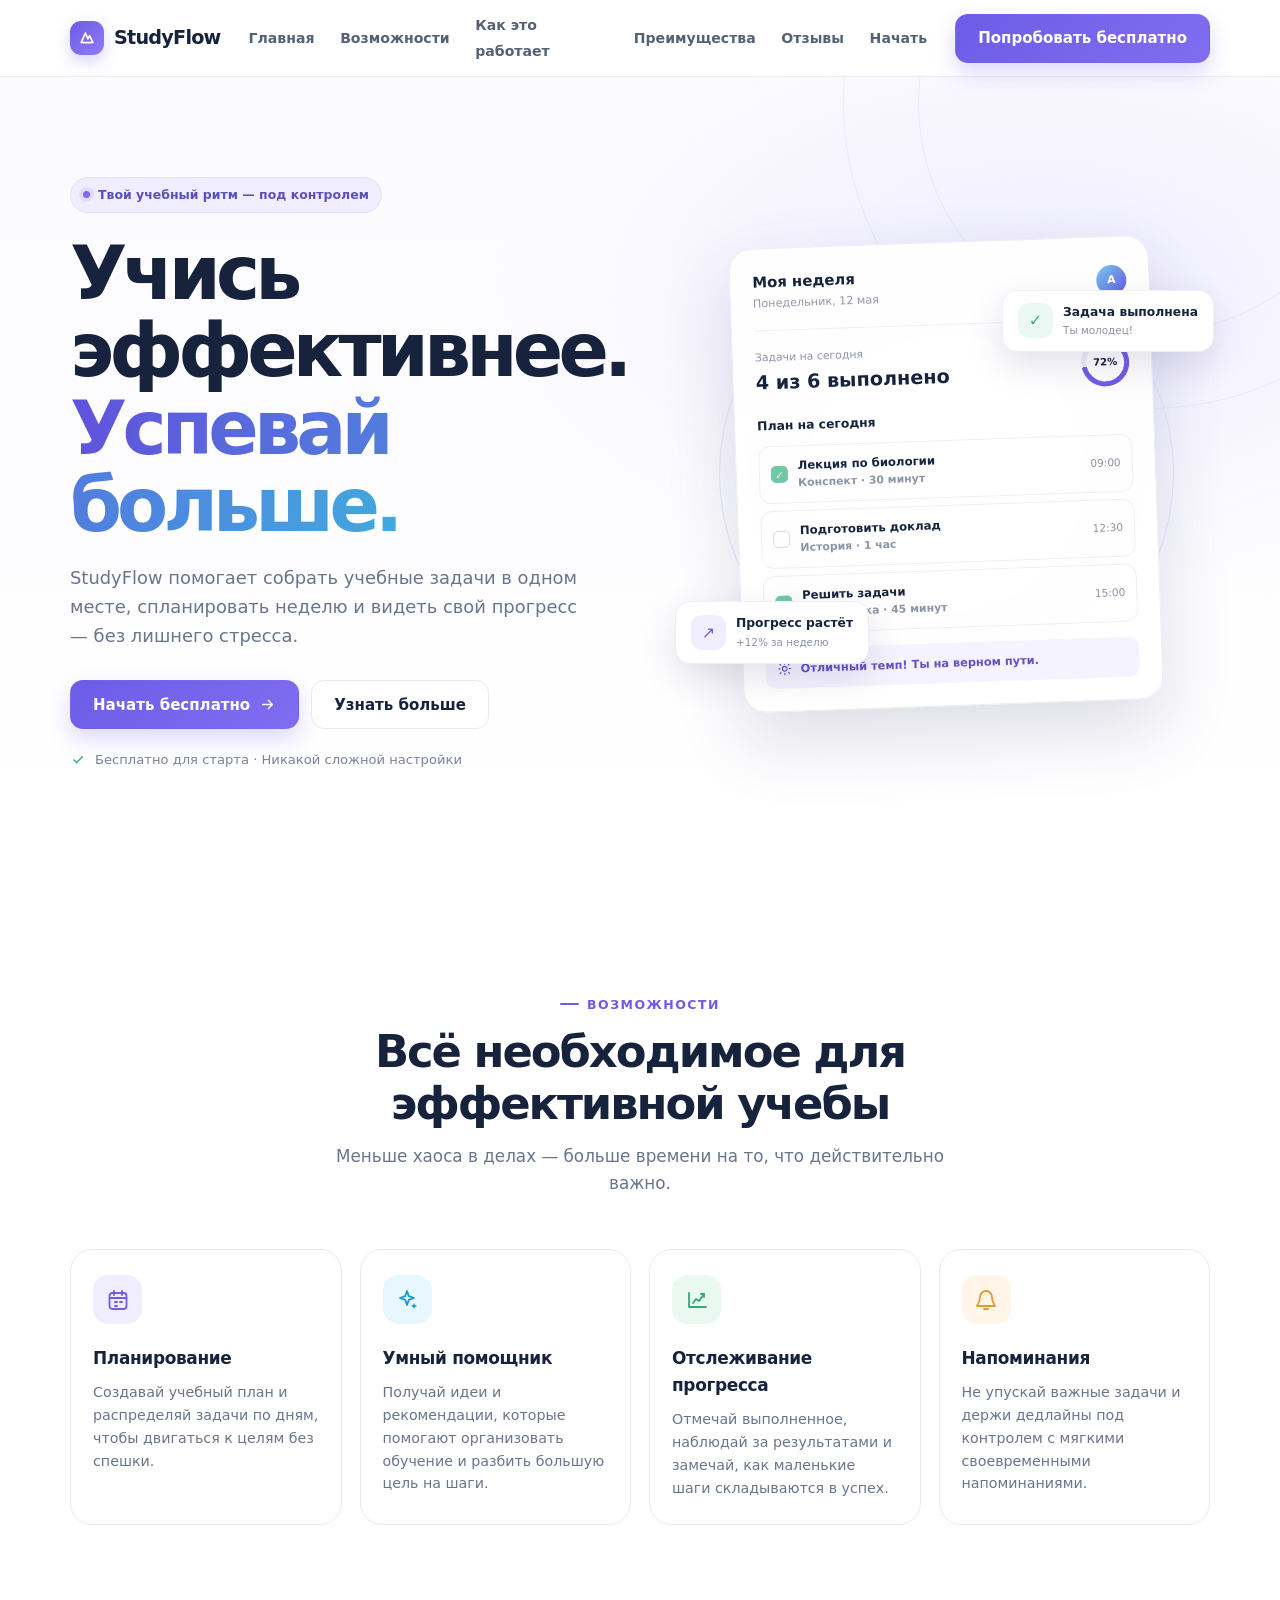
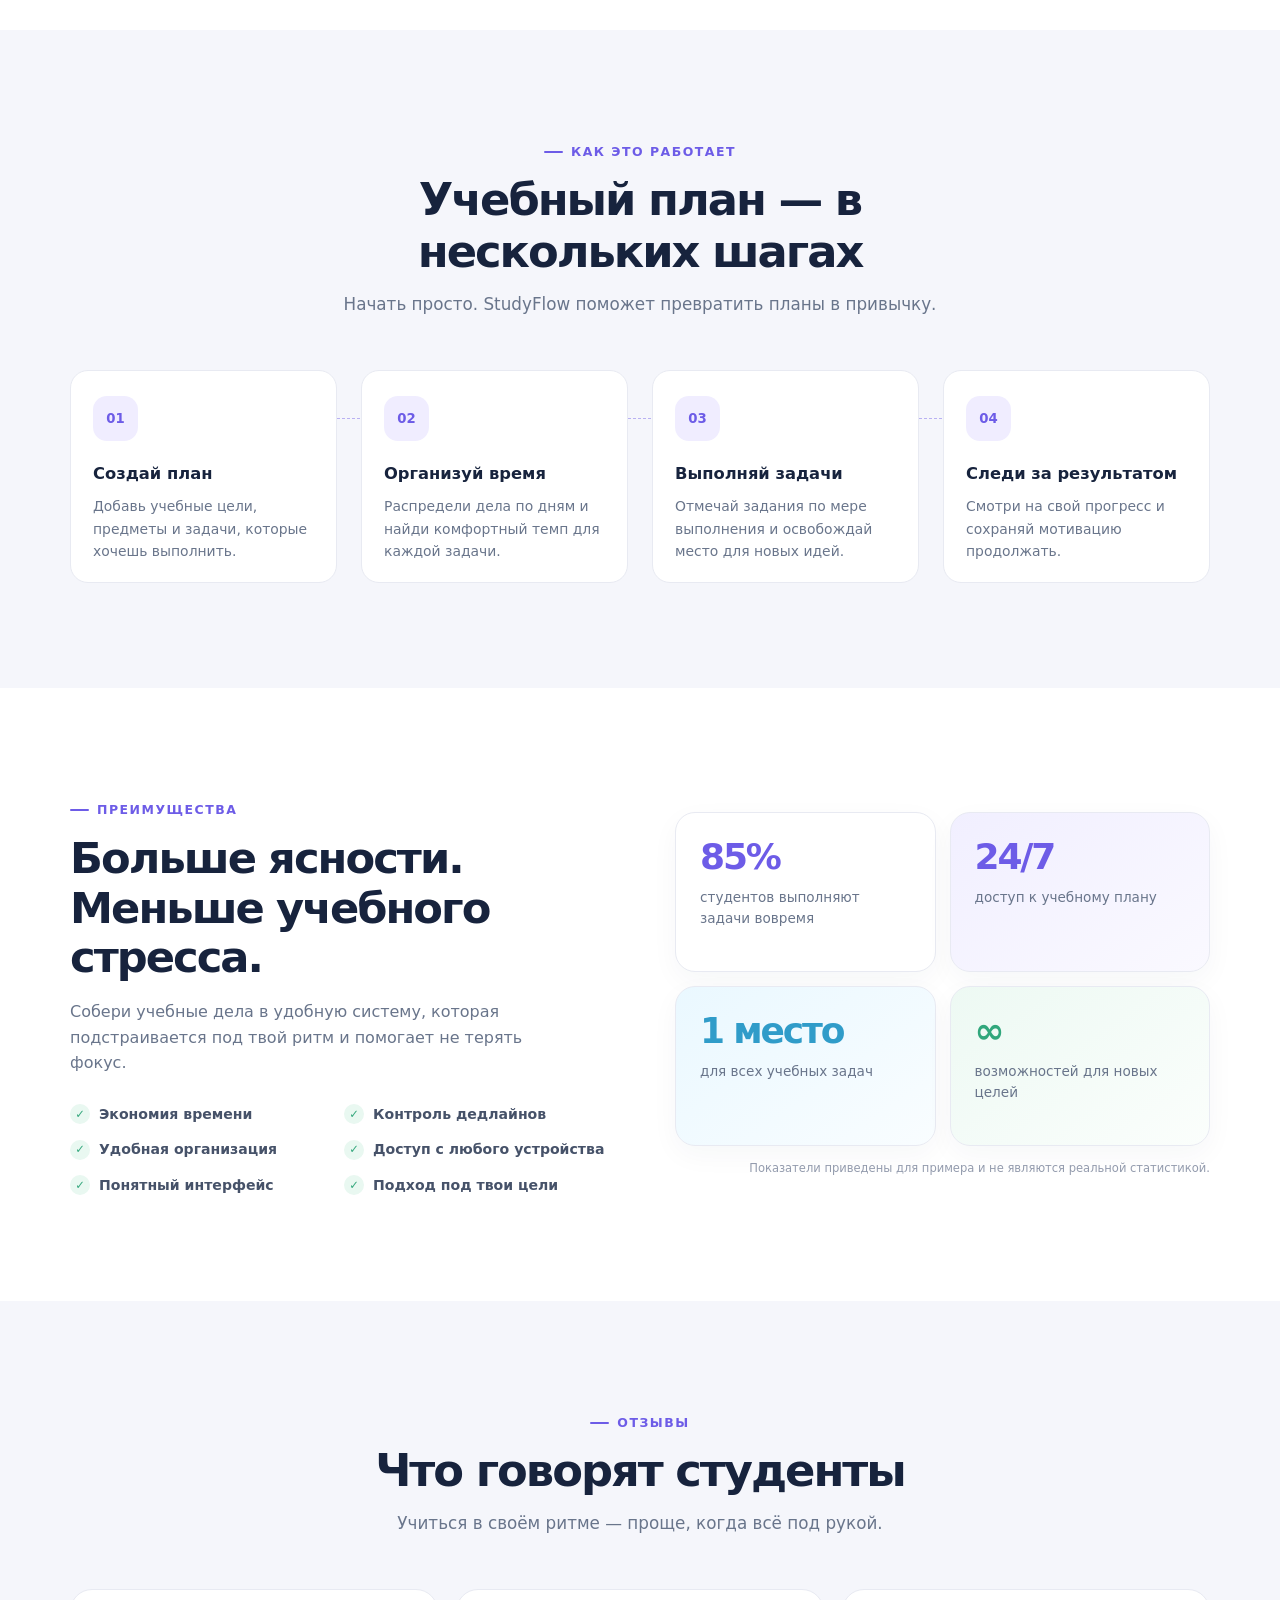
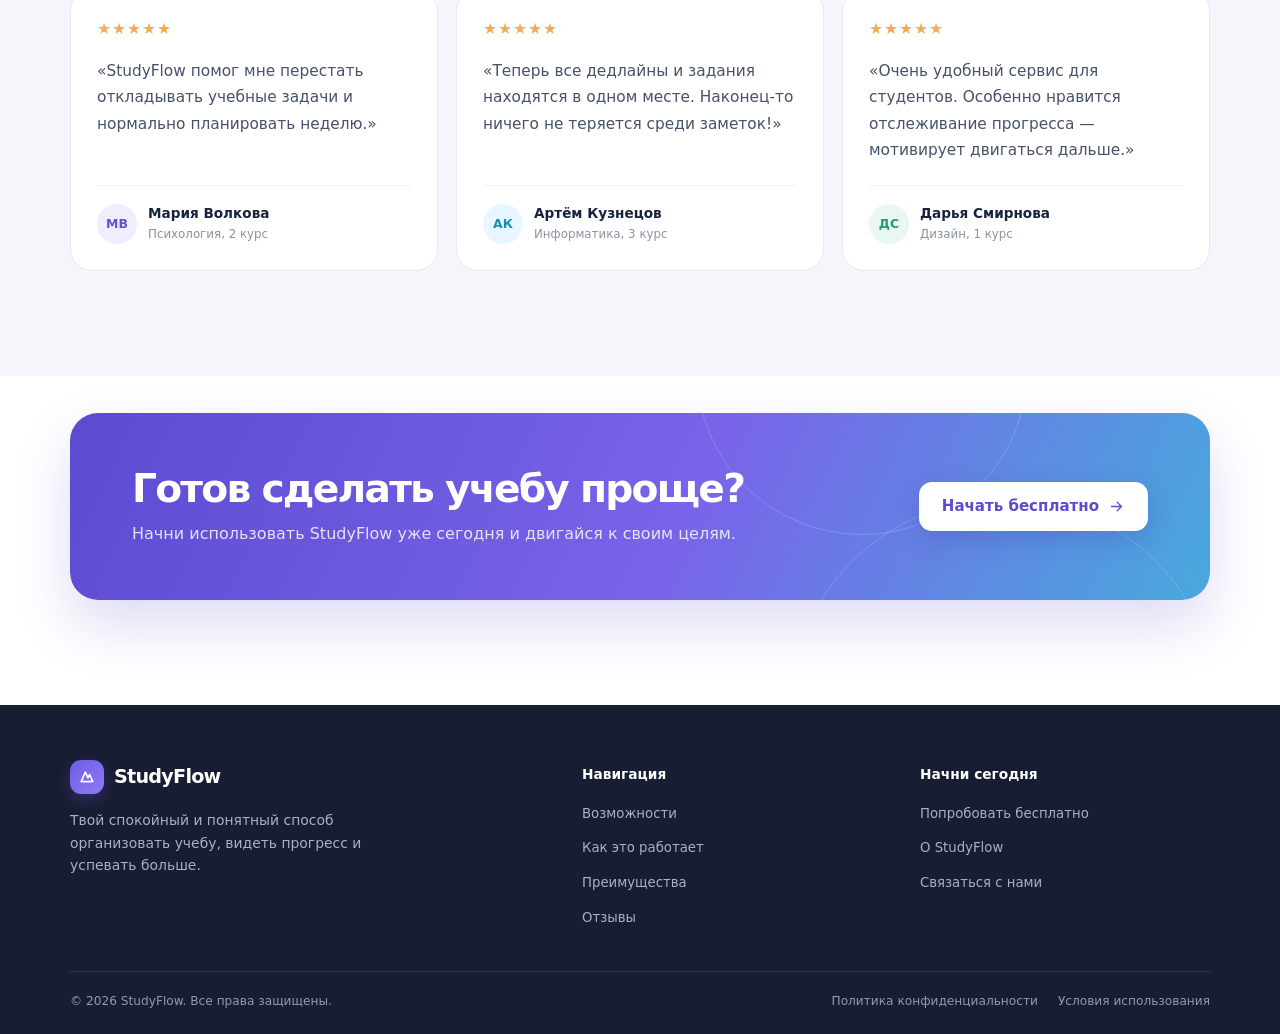
==== index.html @ cc292195 "Initial StudyFlow website" ====
<!DOCTYPE html>
<html lang="ru">
<head>
	<meta charset="UTF-8">
	<meta name="viewport" content="width=device-width, initial-scale=1.0">
	<meta name="theme-color" content="#f7f8fc">
	<meta name="description" content="StudyFlow — планируй учебу, следи за прогрессом и успевай больше.">
	<title>StudyFlow — учись эффективнее</title>
	<style>
		/* Базовые настройки и палитра */
		:root {
			--ink: #17233d;
			--muted: #69758b;
			--purple: #6d5ce7;
			--purple-dark: #5847d1;
			--blue: #55b6ee;
			--pale: #f5f6fb;
			--line: #e8eaf2;
			--white: #fff;
			--shadow: 0 18px 55px rgba(34, 43, 85, .09);
			--radius: 22px;
		}
		* { box-sizing: border-box; }
		html { scroll-behavior: smooth; scroll-padding-top: 88px; }
		body {
			margin: 0;
			color: var(--ink);
			background: #fff;
			font-family: Inter, ui-sans-serif, system-ui, -apple-system, BlinkMacSystemFont, "Segoe UI", sans-serif;
			line-height: 1.6;
			-webkit-font-smoothing: antialiased;
		}
		a { color: inherit; text-decoration: none; }
		button, input { font: inherit; }
		.container { width: min(1140px, calc(100% - 48px)); margin-inline: auto; }
		.section { padding: 105px 0; }
		.section-tint { background: var(--pale); }
		.eyebrow {
			display: inline-flex; align-items: center; gap: 8px;
			color: var(--purple); font-size: .78rem; font-weight: 800;
			letter-spacing: .12em; text-transform: uppercase;
		}
		.eyebrow::before { content: ""; width: 19px; height: 2px; background: currentColor; border-radius: 5px; }
		.section-heading { max-width: 660px; margin: 0 auto 52px; text-align: center; }
		.section-heading h2 { margin: 12px 0 13px; font-size: clamp(2rem, 4vw, 2.8rem); line-height: 1.16; letter-spacing: -.045em; }
		.section-heading p { margin: 0; color: var(--muted); font-size: 1.05rem; }

		/* Верхняя панель и навигация */
		.site-header { position: sticky; top: 0; z-index: 20; background: rgba(255,255,255,.9); border-bottom: 1px solid rgba(232,234,242,.8); backdrop-filter: blur(16px); }
		.nav-wrap { min-height: 76px; display: flex; align-items: center; justify-content: space-between; gap: 28px; }
		.brand { display: inline-flex; align-items: center; gap: 10px; font-size: 1.2rem; font-weight: 850; letter-spacing: -.04em; white-space: nowrap; }
		.brand-mark { width: 34px; height: 34px; display: grid; place-items: center; color: #fff; border-radius: 11px; background: linear-gradient(140deg, var(--purple), #8e7cf4); box-shadow: 0 6px 15px #6d5ce744; }
		.brand-mark svg { width: 20px; height: 20px; }
		.nav-links { display: flex; align-items: center; gap: clamp(15px, 2vw, 27px); margin: 0; padding: 0; list-style: none; }
		.nav-links a { color: #566177; font-size: .88rem; font-weight: 650; transition: color .25s ease; }
		.nav-links a:hover, .nav-links a:focus-visible { color: var(--purple); }
		.nav-cta { flex: 0 0 auto; }
		.menu-toggle { display: none; width: 44px; height: 44px; border: 1px solid var(--line); border-radius: 13px; background: #fff; color: var(--ink); cursor: pointer; }
		.menu-toggle svg { width: 22px; height: 22px; }

		/* Кнопки */
		.btn { min-height: 49px; display: inline-flex; align-items: center; justify-content: center; gap: 9px; padding: 0 22px; border: 1px solid transparent; border-radius: 13px; font-weight: 750; font-size: .94rem; cursor: pointer; transition: transform .25s ease, box-shadow .25s ease, background .25s ease, border-color .25s ease; }
		.btn:hover { transform: translateY(-2px); }
		.btn-primary { color: #fff; background: linear-gradient(135deg, var(--purple), #806df0); box-shadow: 0 10px 22px rgba(109,92,231,.23); }
		.btn-primary:hover { background: linear-gradient(135deg, var(--purple-dark), #725fe6); box-shadow: 0 13px 27px rgba(109,92,231,.32); }
		.btn-secondary { color: var(--ink); border-color: var(--line); background: rgba(255,255,255,.8); }
		.btn-secondary:hover { border-color: #c9c2ff; box-shadow: 0 8px 20px rgba(23,35,61,.07); }
		.btn svg { width: 17px; height: 17px; }

		/* Первый экран */
		.hero { position: relative; overflow: hidden; padding: 82px 0 94px; background: radial-gradient(ellipse at 81% 28%, #efedff 0, transparent 37%), linear-gradient(180deg, #fbfbff 0%, #fff 100%); }
		.hero::before, .hero::after { position: absolute; content: ""; border: 1px solid rgba(109,92,231,.09); border-radius: 50%; pointer-events: none; }
		.hero::before { width: 460px; height: 460px; top: -205px; right: -100px; }
		.hero::after { width: 610px; height: 610px; top: -280px; right: -175px; }
		.hero-grid { position: relative; z-index: 1; display: grid; grid-template-columns: 1.04fr .96fr; align-items: center; gap: 42px; }
		.hero-copy { padding: 18px 0; }
		.hero-badge { display: inline-flex; align-items: center; gap: 8px; padding: 7px 12px; color: #5b50bb; background: #efedff; border: 1px solid #e4e0ff; border-radius: 99px; font-size: .78rem; font-weight: 750; }
		.badge-dot { width: 7px; height: 7px; background: #7b6bed; border-radius: 50%; box-shadow: 0 0 0 4px #7b6bed20; }
		h1 { max-width: 620px; margin: 22px 0 20px; font-size: clamp(3rem, 6vw, 4.65rem); line-height: 1.04; letter-spacing: -.065em; }
		.gradient-text { color: var(--purple); background: linear-gradient(100deg, #6251dc, #41a9df); -webkit-background-clip: text; background-clip: text; -webkit-text-fill-color: transparent; }
		.hero-copy > p { max-width: 515px; margin: 0; color: var(--muted); font-size: 1.12rem; }
		.hero-actions { display: flex; flex-wrap: wrap; gap: 12px; margin-top: 30px; }
		.hero-note { display: flex; align-items: center; gap: 9px; margin-top: 20px; color: #7a8496; font-size: .82rem; }
		.hero-note svg { width: 16px; height: 16px; color: #4cae8b; }
		.hero-visual { min-height: 440px; display: grid; place-items: center; position: relative; }
		.visual-orbit { position: absolute; width: min(100%, 455px); aspect-ratio: 1; border-radius: 50%; background: radial-gradient(circle at 50% 50%, #fff 0 43%, #f5f3ff 43.3% 62%, transparent 62.5%); border: 1px solid #e8e4ff; }
		.dashboard { position: relative; width: min(100%, 420px); padding: 22px; border: 1px solid #eeedf6; border-radius: 23px; background: rgba(255,255,255,.94); box-shadow: 0 28px 70px rgba(44,42,100,.16); transform: rotate(-2deg); }
		.dash-top { display: flex; justify-content: space-between; align-items: center; padding-bottom: 17px; border-bottom: 1px solid #f0eff6; }
		.dash-title { font-size: .93rem; font-weight: 800; }
		.dash-date { color: #9098a9; font-size: .7rem; }
		.dash-avatar { width: 30px; height: 30px; display: grid; place-items: center; margin-left: auto; color: #fff; background: linear-gradient(135deg,#78c9ef,#6659df); border-radius: 50%; font-size: .68rem; font-weight: 800; }
		.dash-summary { display: flex; justify-content: space-between; align-items: center; padding: 18px 0 16px; }
		.dash-summary small, .task-text small { display: block; color: #8c95a7; font-size: .68rem; }
		.dash-summary strong { display: block; margin-top: 2px; font-size: 1.2rem; }
		.progress-ring { width: 48px; height: 48px; display: grid; place-items: center; border-radius: 50%; background: conic-gradient(var(--purple) 0 72%, #eeecfb 72%); position: relative; }
		.progress-ring::before { content: ""; position: absolute; inset: 5px; background: white; border-radius: inherit; }
		.progress-ring span { position: relative; font-size: .63rem; font-weight: 800; }
		.dash-label { margin: 2px 0 9px; font-size: .77rem; font-weight: 800; }
		.task-row { display: flex; align-items: center; gap: 10px; padding: 10px 11px; margin-top: 7px; border: 1px solid #f0eff6; border-radius: 12px; }
		.task-check { flex: 0 0 17px; height: 17px; border: 1.5px solid #d8d7e5; border-radius: 5px; }
		.task-check.done { display: grid; place-items: center; color: #fff; border-color: #71c8a4; background: #71c8a4; font-size: .65rem; }
		.task-text { flex: 1; min-width: 0; font-size: .73rem; font-weight: 700; }
		.task-time { color: #8b92a4; font-size: .66rem; white-space: nowrap; }
		.dash-bottom { display: flex; align-items: center; gap: 8px; margin-top: 15px; padding: 11px; color: #6152c7; background: #f5f3ff; border-radius: 11px; font-size: .71rem; font-weight: 700; }
		.dash-bottom svg { width: 16px; height: 16px; }
		.float-card { position: absolute; display: flex; align-items: center; gap: 10px; padding: 12px 15px; background: #fff; border: 1px solid #f0eff6; border-radius: 15px; box-shadow: 0 14px 35px rgba(44,42,100,.13); animation: float 5s ease-in-out infinite; }
		.float-card.one { top: 48px; right: -4px; }
		.float-card.two { bottom: 42px; left: -8px; animation-delay: -2.2s; }
		.float-icon { width: 35px; height: 35px; display: grid; place-items: center; border-radius: 11px; background: #e9f8f2; color: #41ae83; font-size: 1rem; }
		.float-card.two .float-icon { color: #6d5ce7; background: #f0edff; }
		.float-card strong { display: block; font-size: .77rem; }
		.float-card small { display: block; color: #8b92a4; font-size: .65rem; }
		@keyframes float { 0%,100% { transform: translateY(0); } 50% { transform: translateY(-7px); } }

		/* Возможности */
		.features-grid { display: grid; grid-template-columns: repeat(4, 1fr); gap: 18px; }
		.feature-card { min-height: 245px; padding: 25px 22px; background: #fff; border: 1px solid var(--line); border-radius: var(--radius); transition: transform .3s ease, box-shadow .3s ease, border-color .3s ease; }
		.feature-card:hover { transform: translateY(-7px); border-color: #d8d2ff; box-shadow: var(--shadow); }
		.icon-box { width: 49px; height: 49px; display: grid; place-items: center; margin-bottom: 21px; color: var(--purple); background: #f0edff; border-radius: 15px; }
		.feature-card:nth-child(2) .icon-box { color: #1898ca; background: #e8f7ff; }
		.feature-card:nth-child(3) .icon-box { color: #36a77a; background: #e9f8f1; }
		.feature-card:nth-child(4) .icon-box { color: #e39a35; background: #fff5e8; }
		.icon-box svg { width: 24px; height: 24px; }
		.feature-card h3 { margin: 0 0 9px; font-size: 1.06rem; letter-spacing: -.02em; }
		.feature-card p { margin: 0; color: var(--muted); font-size: .89rem; }

		/* Последовательность шагов */
		.steps-grid { display: grid; grid-template-columns: repeat(4, 1fr); gap: 24px; position: relative; }
		.step { position: relative; padding: 25px 22px 20px; border-radius: 18px; background: #fff; border: 1px solid var(--line); }
		.step:not(:last-child)::after { content: ""; position: absolute; top: 47px; left: calc(100% + 1px); width: 23px; border-top: 1px dashed #b9b1f2; z-index: 2; }
		.step-num { width: 45px; height: 45px; display: grid; place-items: center; color: var(--purple); background: #f0edff; border-radius: 14px; font-weight: 850; font-size: .83rem; }
		.step h3 { margin: 20px 0 8px; font-size: 1.02rem; }
		.step p { margin: 0; color: var(--muted); font-size: .87rem; }

		/* Преимущества и демонстрационные показатели */
		.benefits-layout { display: grid; grid-template-columns: 1fr 1fr; align-items: center; gap: 70px; }
		.benefits-copy h2 { max-width: 510px; margin: 14px 0 16px; font-size: clamp(2rem, 4vw, 2.7rem); line-height: 1.15; letter-spacing: -.045em; }
		.benefits-copy > p { max-width: 500px; margin: 0; color: var(--muted); }
		.benefit-list { display: grid; grid-template-columns: 1fr 1fr; gap: 13px; margin: 27px 0 0; padding: 0; list-style: none; }
		.benefit-list li { display: flex; align-items: center; gap: 9px; color: #465269; font-size: .88rem; font-weight: 650; }
		.check { flex: 0 0 20px; width: 20px; height: 20px; display: grid; place-items: center; color: #34a77d; background: #e9f8f1; border-radius: 50%; font-size: .72rem; font-weight: 900; }
		.stats-grid { display: grid; grid-template-columns: 1fr 1fr; gap: 14px; }
		.stat-card { min-height: 160px; padding: 24px; border: 1px solid var(--line); border-radius: 20px; background: #fff; box-shadow: 0 9px 28px rgba(34,43,85,.04); }
		.stat-card:nth-child(2) { background: linear-gradient(145deg, #f1efff, #faf9ff); }
		.stat-card:nth-child(3) { background: linear-gradient(145deg, #eaf8ff, #f9fdff); }
		.stat-card:nth-child(4) { background: linear-gradient(145deg, #edf9f3, #fbfefc); }
		.stat-card strong { display: block; color: var(--purple); font-size: 2.25rem; line-height: 1.1; letter-spacing: -.06em; }
		.stat-card:nth-child(3) strong { color: #309cc9; }
		.stat-card:nth-child(4) strong { color: #31a77c; }
		.stat-card p { margin: 10px 0 0; color: var(--muted); font-size: .85rem; }
		.demo-note { margin-top: 13px; color: #939bad; font-size: .72rem; text-align: right; }

		/* Отзывы */
		.reviews-grid { display: grid; grid-template-columns: repeat(3, 1fr); gap: 18px; }
		.review-card { padding: 26px; border: 1px solid var(--line); border-radius: var(--radius); background: #fff; transition: transform .3s ease, box-shadow .3s ease; }
		.review-card:hover { transform: translateY(-5px); box-shadow: var(--shadow); }
		.stars { display: flex; gap: 3px; color: #f4ad4e; font-size: .98rem; letter-spacing: .06em; }
		.review-card blockquote { min-height: 105px; margin: 17px 0 22px; color: #465269; font-size: .96rem; line-height: 1.7; }
		.review-person { display: flex; align-items: center; gap: 11px; padding-top: 17px; border-top: 1px solid #f0f1f5; }
		.person-avatar { width: 40px; height: 40px; display: grid; place-items: center; color: #6253c8; background: #efedff; border-radius: 50%; font-size: .78rem; font-weight: 850; }
		.review-card:nth-child(2) .person-avatar { color: #168eb8; background: #e8f7ff; }
		.review-card:nth-child(3) .person-avatar { color: #29986e; background: #e8f7ef; }
		.review-person strong { display: block; font-size: .85rem; }
		.review-person small { display: block; color: #8992a4; font-size: .74rem; }

		/* Форма регистрации / Контакты */
		.signup-section { padding: 80px 0 100px; background: linear-gradient(180deg, #f5f6fb 0%, #fff 100%); }
		.signup-container { max-width: 580px; margin: 0 auto; padding: 40px; background: #fff; border: 1px solid var(--line); border-radius: 24px; box-shadow: var(--shadow); }
		.form-group { margin-bottom: 20px; text-align: left; }
		.form-group label { display: block; margin-bottom: 8px; color: var(--ink); font-size: .9rem; font-weight: 700; }
		.form-input { width: 100%; padding: 14px 18px; border: 1.5px solid var(--line); border-radius: 12px; font-size: .95rem; outline: none; transition: border-color .2s; }
		.form-input:focus { border-color: var(--purple); }
		.form-error { display: none; margin-top: 5px; color: #e74c3c; font-size: .8rem; }
		.form-group.error .form-input { border-color: #e74c3c; }
		.form-group.error .form-error { display: block; }
		.signup-btn { width: 100%; margin-top: 10px; }

		/* Финальный призыв */
		.cta-section { padding: 37px 0 105px; }
		.cta-panel { position: relative; overflow: hidden; display: flex; align-items: center; justify-content: space-between; gap: 28px; padding: 53px 62px; color: #fff; border-radius: 28px; background: linear-gradient(115deg, #5b4bd0, #7865e9 55%, #48a9dc); box-shadow: 0 25px 55px rgba(91,75,208,.2); }
		.cta-panel::before, .cta-panel::after { content: ""; position: absolute; border: 1px solid rgba(255,255,255,.17); border-radius: 50%; pointer-events: none; }
		.cta-panel::before { width: 330px; height: 330px; top: -210px; right: 16%; }
		.cta-panel::after { width: 430px; height: 430px; bottom: -330px; right: -10px; }
		.cta-copy, .cta-panel .btn { position: relative; z-index: 1; }
		.cta-copy h2 { margin: 0 0 9px; font-size: clamp(1.8rem, 4vw, 2.45rem); line-height: 1.18; letter-spacing: -.045em; }
		.cta-copy p { margin: 0; color: rgba(255,255,255,.82); }
		.cta-panel .btn { flex: 0 0 auto; color: #5c4bcf; background: #fff; box-shadow: 0 8px 24px #34279b35; }
		.cta-panel .btn:hover { background: #f6f4ff; }

		/* Подвал */
		.site-footer { padding: 55px 0 22px; background: #171d32; color: #fff; }
		.footer-top { display: grid; grid-template-columns: 1.6fr 1fr 1fr; gap: 48px; padding-bottom: 42px; }
		.footer-brand .brand { color: #fff; }
		.footer-brand p { max-width: 330px; margin: 15px 0 0; color: #aab1c3; font-size: .87rem; }
		.footer-title { margin: 3px 0 15px; font-size: .86rem; font-weight: 800; }
		.footer-links { display: grid; gap: 9px; margin: 0; padding: 0; list-style: none; }
		.footer-links a { color: #aab1c3; font-size: .83rem; transition: color .2s ease; }
		.footer-links a:hover { color: #fff; }
		.footer-bottom { display: flex; flex-wrap: wrap; align-items: center; justify-content: space-between; gap: 12px; padding-top: 20px; border-top: 1px solid #30364a; color: #929aaf; font-size: .76rem; }
		.legal-links { display: flex; flex-wrap: wrap; gap: 20px; }
		.legal-links a:hover { color: #fff; }

		/* Уведомление об условном старте регистрации */
		.toast { position: fixed; right: 24px; bottom: 24px; z-index: 50; max-width: min(390px, calc(100% - 32px)); padding: 15px 19px; color: #fff; background: #202943; border: 1px solid #39435f; border-radius: 14px; box-shadow: 0 15px 40px #10172d40; opacity: 0; transform: translateY(14px); pointer-events: none; transition: opacity .25s ease, transform .25s ease; font-size: .9rem; }
		.toast.show { opacity: 1; transform: translateY(0); }
		:focus-visible { outline: 3px solid #8d80f4; outline-offset: 3px; }

		/* Планшеты и телефоны */
		@media (max-width: 980px) {
			.nav-links { gap: 13px; }
			.nav-links a { font-size: .79rem; }
			.nav-cta { padding-inline: 15px; font-size: .83rem; }
			.hero-grid { gap: 20px; }
			.features-grid { grid-template-columns: repeat(2, 1fr); }
			.benefits-layout { gap: 35px; }
			.steps-grid { gap: 16px; }
			.step { padding-inline: 17px; }
			.step:not(:last-child)::after { width: 15px; }
		}
		@media (max-width: 760px) {
			.container { width: min(100% - 36px, 560px); }
			.section { padding: 78px 0; }
			.nav-wrap { min-height: 68px; }
			.menu-toggle { display: grid; place-items: center; margin-left: auto; }
			.nav-cta { display: none; }
			.nav-links { position: absolute; top: calc(100% + 1px); left: 0; right: 0; display: none; align-items: stretch; gap: 0; padding: 9px 18px 16px; background: #fff; border-bottom: 1px solid var(--line); box-shadow: 0 15px 20px #17233d0d; }
			.nav-links.open { display: flex; flex-direction: column; }
			.nav-links li a { display: block; padding: 11px 7px; font-size: .94rem; }
			.hero { padding: 55px 0 62px; }
			.hero-grid { grid-template-columns: 1fr; gap: 20px; }
			.hero-copy { text-align: center; }
			.hero-copy > p { margin-inline: auto; }
			.hero-actions, .hero-note { justify-content: center; }
			h1 { margin-inline: auto; font-size: clamp(2.8rem, 11vw, 4rem); }
			.hero-visual { min-height: 390px; }
			.dashboard { width: min(100% - 20px, 420px); }
			.visual-orbit { width: min(100%, 390px); }
			.float-card.one { right: -3px; }
			.float-card.two { left: -3px; }
			.steps-grid { grid-template-columns: repeat(2, 1fr); gap: 14px; }
			.step:not(:last-child)::after { display: none; }
			.benefits-layout { grid-template-columns: 1fr; gap: 34px; }
			.reviews-grid { grid-template-columns: 1fr; }
			.review-card blockquote { min-height: 0; }
			.cta-section { padding: 10px 0 78px; }
			.cta-panel { align-items: flex-start; flex-direction: column; padding: 38px 30px; }
			.footer-top { grid-template-columns: 1fr 1fr; gap: 30px; }
			.footer-brand { grid-column: 1 / -1; }
		}
		@media (max-width: 480px) {
			.container { width: calc(100% - 32px); }
			.section-heading { margin-bottom: 34px; }
			.section-heading h2 { font-size: 2rem; }
			.hero-badge { font-size: .7rem; }
			h1 { font-size: 2.8rem; }
			.hero-copy > p { font-size: 1rem; }
			.hero-actions { flex-direction: column; }
			.hero-actions .btn { width: 100%; }
			.hero-visual { min-height: 350px; }
			.dashboard { padding: 16px; }
			.float-card { padding: 9px 11px; }
			.float-card.one { top: 24px; }
			.float-card.two { bottom: 20px; }
			.features-grid, .steps-grid { grid-template-columns: 1fr; }
			.feature-card { min-height: auto; }
			.benefit-list { grid-template-columns: 1fr; }
			.stats-grid { gap: 10px; }
			.stat-card { min-height: 140px; padding: 18px; }
			.stat-card strong { font-size: 1.9rem; }
			.cta-panel { padding: 32px 23px; }
			.cta-panel .btn { width: 100%; }
			.footer-top { grid-template-columns: 1fr 1fr; gap: 23px 14px; }
			.footer-bottom { align-items: flex-start; flex-direction: column; }
			.signup-container { padding: 25px 18px; }
		}
		@media (prefers-reduced-motion: reduce) {
			*, *::before, *::after { scroll-behavior: auto !important; animation-duration: .01ms !important; transition-duration: .01ms !important; }
		}
	</style>
</head>
<body>
	<!-- Шапка сайта: логотип, навигация и мобильная кнопка меню -->
	<header class="site-header">
		<div class="container nav-wrap">
			<a class="brand" href="#home" aria-label="StudyFlow — на главную">
				<span class="brand-mark" aria-hidden="true"><svg viewBox="0 0 24 24" fill="none"><path d="M5 17.5 10 6l3.1 7 2-4 3.9 8.5M7 17.5h10" stroke="currentColor" stroke-width="2" stroke-linecap="round" stroke-linejoin="round"/></svg></span>
				<span>StudyFlow</span>
			</a>
			<button class="menu-toggle" type="button" aria-label="Открыть меню" aria-expanded="false" aria-controls="primary-nav">
				<svg viewBox="0 0 24 24" fill="none" aria-hidden="true"><path d="M4 7h16M4 12h16M4 17h16" stroke="currentColor" stroke-width="1.8" stroke-linecap="round"/></svg>
			</button>
			<nav aria-label="Основная навигация">
				<ul class="nav-links" id="primary-nav">
					<li><a href="#home">Главная</a></li>
					<li><a href="#features">Возможности</a></li>
					<li><a href="#how-it-works">Как это работает</a></li>
					<li><a href="#benefits">Преимущества</a></li>
					<li><a href="#reviews">Отзывы</a></li>
					<li><a href="#start">Начать</a></li>
				</ul>
			</nav>
			<button class="btn btn-primary nav-cta" type="button" data-start>Попробовать бесплатно</button>
		</div>
	</header>

	<main>
		<!-- Hero-блок сразу объясняет пользу сервиса -->
		<section class="hero" id="home" aria-labelledby="hero-title">
			<div class="container hero-grid">
				<div class="hero-copy">
					<span class="hero-badge"><span class="badge-dot"></span> Твой учебный ритм — под контролем</span>
					<h1 id="hero-title">Учись эффективнее. <span class="gradient-text">Успевай больше.</span></h1>
					<p>StudyFlow помогает собрать учебные задачи в одном месте, спланировать неделю и видеть свой прогресс — без лишнего стресса.</p>
					<div class="hero-actions">
						<button class="btn btn-primary" type="button" data-start>Начать бесплатно <svg viewBox="0 0 24 24" fill="none" aria-hidden="true"><path d="M5 12h14m-6-6 6 6-6 6" stroke="currentColor" stroke-width="1.8" stroke-linecap="round" stroke-linejoin="round"/></svg></button>
						<a class="btn btn-secondary" href="#features">Узнать больше</a>
					</div>
					<div class="hero-note"><svg viewBox="0 0 20 20" fill="none" aria-hidden="true"><path d="m5 10 3.2 3.2L15.5 6" stroke="currentColor" stroke-width="2" stroke-linecap="round" stroke-linejoin="round"/></svg> Бесплатно для старта · Никакой сложной настройки</div>
				</div>
				<div class="hero-visual" aria-label="Пример панели планирования StudyFlow">
					<div class="visual-orbit" aria-hidden="true"></div>
					<div class="dashboard">
						<div class="dash-top"><div><div class="dash-title">Моя неделя</div><div class="dash-date">Понедельник, 12 мая</div></div><div class="dash-avatar" aria-label="Профиль студента">А</div></div>
						<div class="dash-summary"><div><small>Задачи на сегодня</small><strong>4 из 6 выполнено</strong></div><div class="progress-ring"><span>72%</span></div></div>
						<div class="dash-label">План на сегодня</div>
						<div class="task-row"><span class="task-check done" aria-hidden="true">✓</span><span class="task-text">Лекция по биологии<small>Конспект · 30 минут</small></span><span class="task-time">09:00</span></div>
						<div class="task-row"><span class="task-check" aria-hidden="true"></span><span class="task-text">Подготовить доклад<small>История · 1 час</small></span><span class="task-time">12:30</span></div>
						<div class="task-row"><span class="task-check done" aria-hidden="true">✓</span><span class="task-text">Решить задачи<small>Математика · 45 минут</small></span><span class="task-time">15:00</span></div>
						<div class="dash-bottom"><svg viewBox="0 0 24 24" fill="none" aria-hidden="true"><path d="M12 3v2m0 14v2M4.9 4.9l1.4 1.4m11.4 11.4 1.4 1.4M3 12h2m14 0h2M4.9 19.1l1.4-1.4M17.7 6.3l1.4-1.4M15.5 12a3.5 3.5 0 1 1-7 0 3.5 3.5 0 0 1 7 0Z" stroke="currentColor" stroke-width="1.7" stroke-linecap="round"/></svg> Отличный темп! Ты на верном пути.</div>
					</div>
					<div class="float-card one"><span class="float-icon">✓</span><span><strong>Задача выполнена</strong><small>Ты молодец!</small></span></div>
					<div class="float-card two"><span class="float-icon">↗</span><span><strong>Прогресс растёт</strong><small>+12% за неделю</small></span></div>
				</div>
			</div>
		</section>

		<!-- Карточки ключевых возможностей сервиса -->
		<section class="section" id="features" aria-labelledby="features-title">
			<div class="container">
				<div class="section-heading"><span class="eyebrow">Возможности</span><h2 id="features-title">Всё необходимое для эффективной учебы</h2><p>Меньше хаоса в делах — больше времени на то, что действительно важно.</p></div>
				<div class="features-grid">
					<article class="feature-card"><div class="icon-box"><svg viewBox="0 0 24 24" fill="none" aria-hidden="true"><rect x="3.5" y="5" width="17" height="16" rx="3" stroke="currentColor" stroke-width="1.8"/><path d="M8 3v4m8-4v4M4 10h16m-11 4h2m3 0h2m-7 4h2" stroke="currentColor" stroke-width="1.8" stroke-linecap="round"/></svg></div><h3>Планирование</h3><p>Создавай учебный план и распределяй задачи по дням, чтобы двигаться к целям без спешки.</p></article>
					<article class="feature-card"><div class="icon-box"><svg viewBox="0 0 24 24" fill="none" aria-hidden="true"><path d="M12 3 13.8 8.2 19 10l-5.2 1.8L12 17l-1.8-5.2L5 10l5.2-1.8L12 3Z" stroke="currentColor" stroke-width="1.8" stroke-linejoin="round"/><path d="m19 15 .9 2.1L22 18l-2.1.9L19 21l-.9-2.1L16 18l2.1-.9L19 15Z" fill="currentColor"/></svg></div><h3>Умный помощник</h3><p>Получай идеи и рекомендации, которые помогают организовать обучение и разбить большую цель на шаги.</p></article>
					<article class="feature-card"><div class="icon-box"><svg viewBox="0 0 24 24" fill="none" aria-hidden="true"><path d="M4 19V5m0 14h17M8 15l3-4 3 2 5-7" stroke="currentColor" stroke-width="1.8" stroke-linecap="round" stroke-linejoin="round"/><path d="M16 6h3v3" stroke="currentColor" stroke-width="1.8" stroke-linecap="round" stroke-linejoin="round"/></svg></div><h3>Отслеживание прогресса</h3><p>Отмечай выполненное, наблюдай за результатами и замечай, как маленькие шаги складываются в успех.</p></article>
					<article class="feature-card"><div class="icon-box"><svg viewBox="0 0 24 24" fill="none" aria-hidden="true"><path d="M18 9a6 6 0 0 0-12 0c0 7-3 7-3 9h18c0-2-3-2-3-9Zm-8 12h4" stroke="currentColor" stroke-width="1.8" stroke-linecap="round" stroke-linejoin="round"/></svg></div><h3>Напоминания</h3><p>Не упускай важные задачи и держи дедлайны под контролем с мягкими своевременными напоминаниями.</p></article>
				</div>
			</div>
		</section>

		<!-- Четыре понятных шага использования сервиса -->
		<section class="section section-tint" id="how-it-works" aria-labelledby="steps-title">
			<div class="container">
				<div class="section-heading"><span class="eyebrow">Как это работает</span><h2 id="steps-title">Учебный план — в нескольких шагах</h2><p>Начать просто. StudyFlow поможет превратить планы в привычку.</p></div>
				<div class="steps-grid">
					<article class="step"><div class="step-num">01</div><h3>Создай план</h3><p>Добавь учебные цели, предметы и задачи, которые хочешь выполнить.</p></article>
					<article class="step"><div class="step-num">02</div><h3>Организуй время</h3><p>Распредели дела по дням и найди комфортный темп для каждой задачи.</p></article>
					<article class="step"><div class="step-num">03</div><h3>Выполняй задачи</h3><p>Отмечай задания по мере выполнения и освобождай место для новых идей.</p></article>
					<article class="step"><div class="step-num">04</div><h3>Следи за результатом</h3><p>Смотри на свой прогресс и сохраняй мотивацию продолжать.</p></article>
				</div>
			</div>
		</section>

		<!-- Преимущества и примеры показателей -->
		<section class="section" id="benefits" aria-labelledby="benefits-title">
			<div class="container benefits-layout">
				<div class="benefits-copy"><span class="eyebrow">Преимущества</span><h2 id="benefits-title">Больше ясности. Меньше учебного стресса.</h2><p>Собери учебные дела в удобную систему, которая подстраивается под твой ритм и помогает не терять фокус.</p>
					<ul class="benefit-list"><li><span class="check">✓</span> Экономия времени</li><li><span class="check">✓</span> Контроль дедлайнов</li><li><span class="check">✓</span> Удобная организация</li><li><span class="check">✓</span> Доступ с любого устройства</li><li><span class="check">✓</span> Понятный интерфейс</li><li><span class="check">✓</span> Подход под твои цели</li></ul>
				</div>
				<div><div class="stats-grid">
					<article class="stat-card"><strong>85%</strong><p>студентов выполняют задачи вовремя</p></article>
					<article class="stat-card"><strong>24/7</strong><p>доступ к учебному плану</p></article>
					<article class="stat-card"><strong>1 место</strong><p>для всех учебных задач</p></article>
					<article class="stat-card"><strong>∞</strong><p>возможностей для новых целей</p></article>
				</div><div class="demo-note">Показатели приведены для примера и не являются реальной статистикой.</div></div>
			</div>
		</section>

		<!-- Отзывы студентов -->
		<section class="section section-tint" id="reviews" aria-labelledby="reviews-title">
			<div class="container">
				<div class="section-heading"><span class="eyebrow">Отзывы</span><h2 id="reviews-title">Что говорят студенты</h2><p>Учиться в своём ритме — проще, когда всё под рукой.</p></div>
				<div class="reviews-grid">
					<article class="review-card"><div class="stars" aria-label="5 из 5 звезд">★★★★★</div><blockquote>«StudyFlow помог мне перестать откладывать учебные задачи и нормально планировать неделю.»</blockquote><div class="review-person"><div class="person-avatar" aria-hidden="true">МВ</div><div><strong>Мария Волкова</strong><small>Психология, 2 курс</small></div></div></article>
					<article class="review-card"><div class="stars" aria-label="5 из 5 звезд">★★★★★</div><blockquote>«Теперь все дедлайны и задания находятся в одном месте. Наконец-то ничего не теряется среди заметок!»</blockquote><div class="review-person"><div class="person-avatar" aria-hidden="true">АК</div><div><strong>Артём Кузнецов</strong><small>Информатика, 3 курс</small></div></div></article>
					<article class="review-card"><div class="stars" aria-label="5 из 5 звезд">★★★★★</div><blockquote>«Очень удобный сервис для студентов. Особенно нравится отслеживание прогресса — мотивирует двигаться дальше.»</blockquote><div class="review-person"><div class="person-avatar" aria-hidden="true">ДС</div><div><strong>Дарья Смирнова</strong><small>Дизайн, 1 курс</small></div></div></article>
				</div>
			</div>
		</section>

		<!-- CTA с сообщением о скором запуске -->
		<section class="cta-section" id="start" aria-labelledby="cta-title">
			<div class="container"><div class="cta-panel"><div class="cta-copy"><h2 id="cta-title">Готов сделать учебу проще?</h2><p>Начни использовать StudyFlow уже сегодня и двигайся к своим целям.</p></div><button class="btn" type="button" data-start>Начать бесплатно <svg viewBox="0 0 24 24" fill="none" aria-hidden="true"><path d="M5 12h14m-6-6 6 6-6 6" stroke="currentColor" stroke-width="1.8" stroke-linecap="round" stroke-linejoin="round"/></svg></button></div></div>
		</section>
	</main>

	<!-- Подвал со ссылками на разделы и служебные страницы -->
	<footer class="site-footer">
		<div class="container">
			<div class="footer-top">
				<div class="footer-brand"><a class="brand" href="#home"><span class="brand-mark" aria-hidden="true"><svg viewBox="0 0 24 24" fill="none"><path d="M5 17.5 10 6l3.1 7 2-4 3.9 8.5M7 17.5h10" stroke="currentColor" stroke-width="2" stroke-linecap="round" stroke-linejoin="round"/></svg></span><span>StudyFlow</span></a><p>Твой спокойный и понятный способ организовать учебу, видеть прогресс и успевать больше.</p></div>
				<div><h2 class="footer-title">Навигация</h2><ul class="footer-links"><li><a href="#features">Возможности</a></li><li><a href="#how-it-works">Как это работает</a></li><li><a href="#benefits">Преимущества</a></li><li><a href="#reviews">Отзывы</a></li></ul></div>
				<div><h2 class="footer-title">Начни сегодня</h2><ul class="footer-links"><li><a href="#start">Попробовать бесплатно</a></li><li><a href="#home">О StudyFlow</a></li><li><a href="#start">Связаться с нами</a></li></ul></div>
			</div>
			<div class="footer-bottom"><span>© 2026 StudyFlow. Все права защищены.</span><div class="legal-links"><a href="#privacy" data-legal>Политика конфиденциальности</a><a href="#terms" data-legal>Условия использования</a></div></div>
		</div>
	</footer>

	<div class="toast" id="toast" role="status" aria-live="polite">Отлично! Регистрация в StudyFlow скоро будет доступна.</div>

	<script>
		// Мобильное меню открывается по кнопке и закрывается после выбора раздела.
		const menuButton = document.querySelector('.menu-toggle');
		const navLinks = document.querySelector('.nav-links');
		menuButton.addEventListener('click', () => {
			const isOpen = navLinks.classList.toggle('open');
			menuButton.setAttribute('aria-expanded', String(isOpen));
			menuButton.setAttribute('aria-label', isOpen ? 'Закрыть меню' : 'Открыть меню');
		});
		navLinks.querySelectorAll('a').forEach(link => link.addEventListener('click', () => {
			navLinks.classList.remove('open');
			menuButton.setAttribute('aria-expanded', 'false');
			menuButton.setAttribute('aria-label', 'Открыть меню');
		}));

		// Все кнопки старта показывают короткое уведомление вместо несуществующей регистрации.
		const toast = document.getElementById('toast');
		let toastTimer;
		document.querySelectorAll('[data-start]').forEach(button => button.addEventListener('click', () => {
			toast.classList.add('show');
			clearTimeout(toastTimer);
			toastTimer = setTimeout(() => toast.classList.remove('show'), 3800);
		}));
		document.querySelectorAll('[data-legal]').forEach(link => link.addEventListener('click', event => {
			event.preventDefault();
			toast.textContent = 'Информация появится вместе с запуском StudyFlow.';
			toast.classList.add('show');
			clearTimeout(toastTimer);
			toastTimer = setTimeout(() => {
				toast.classList.remove('show');
				toast.textContent = 'Отлично! Регистрация в StudyFlow скоро будет доступна.';
			}, 3200);
		}));
	</script>
</body>
</html>
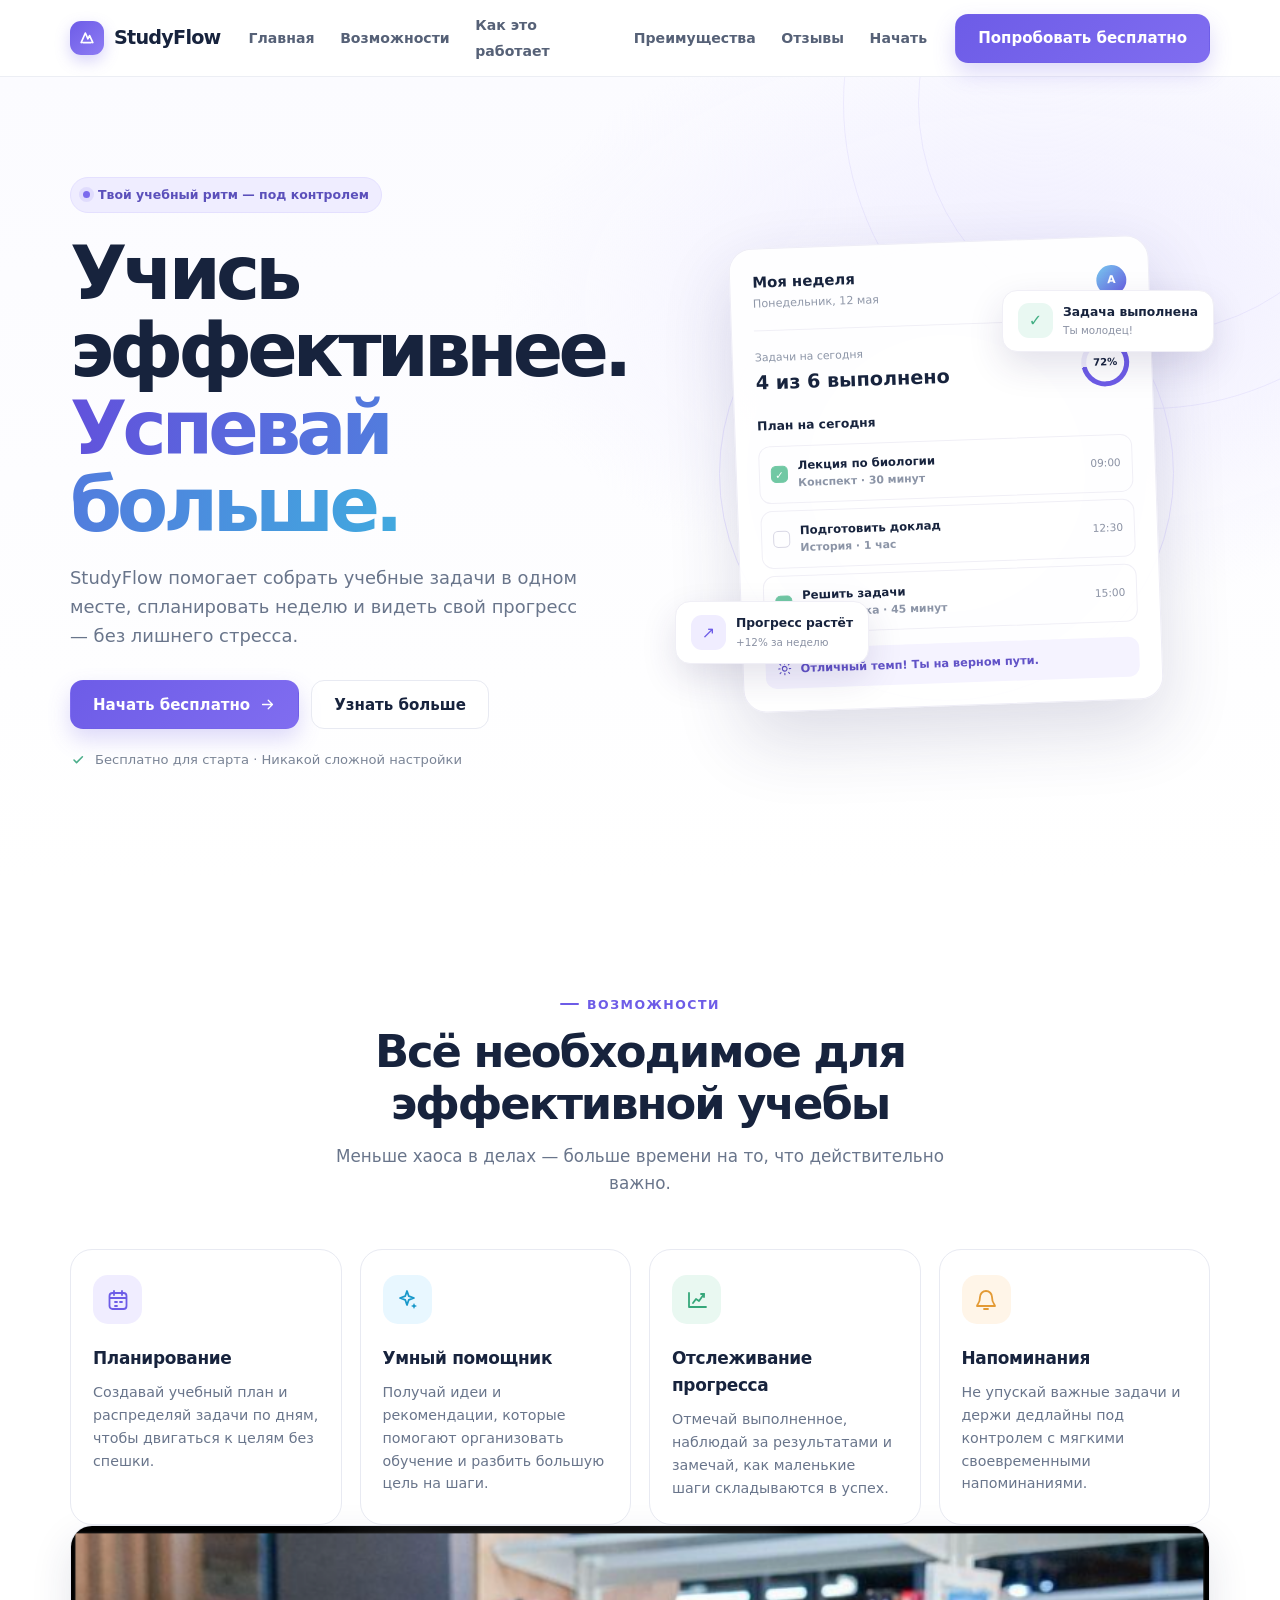
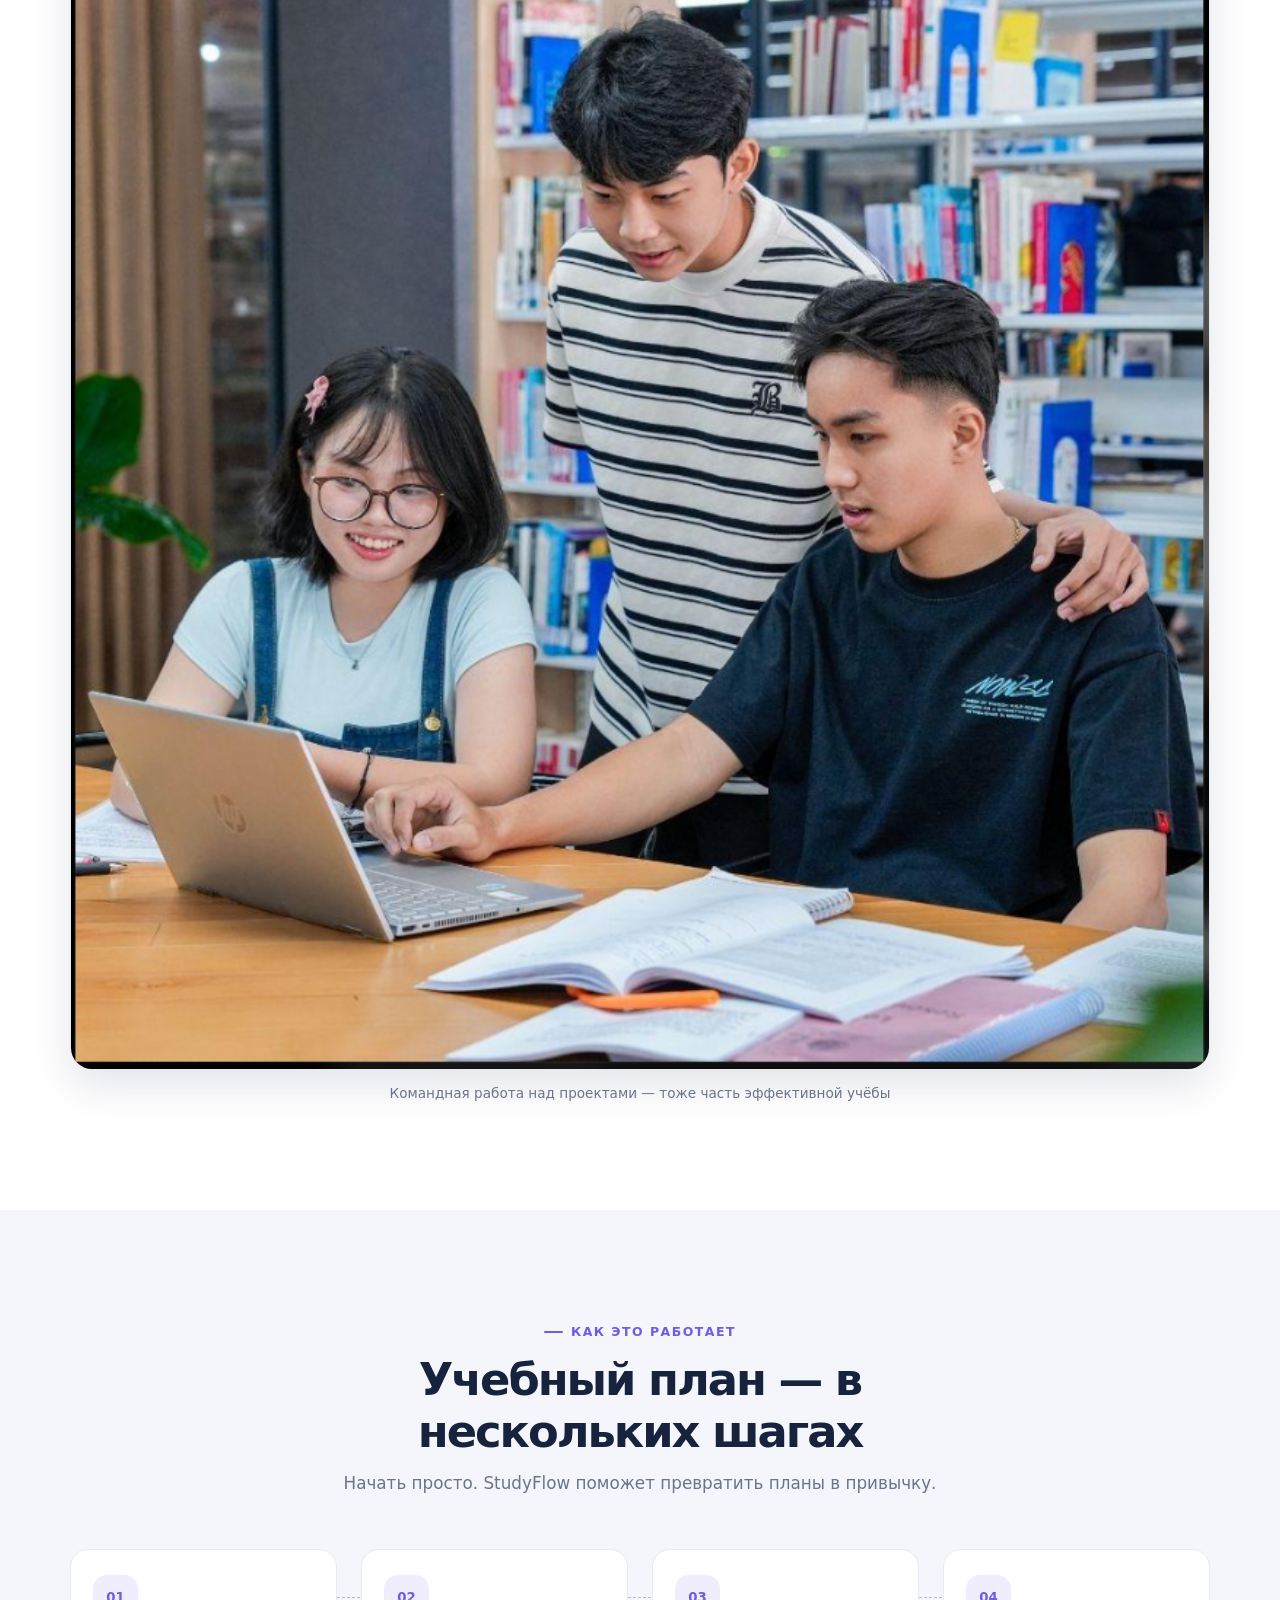
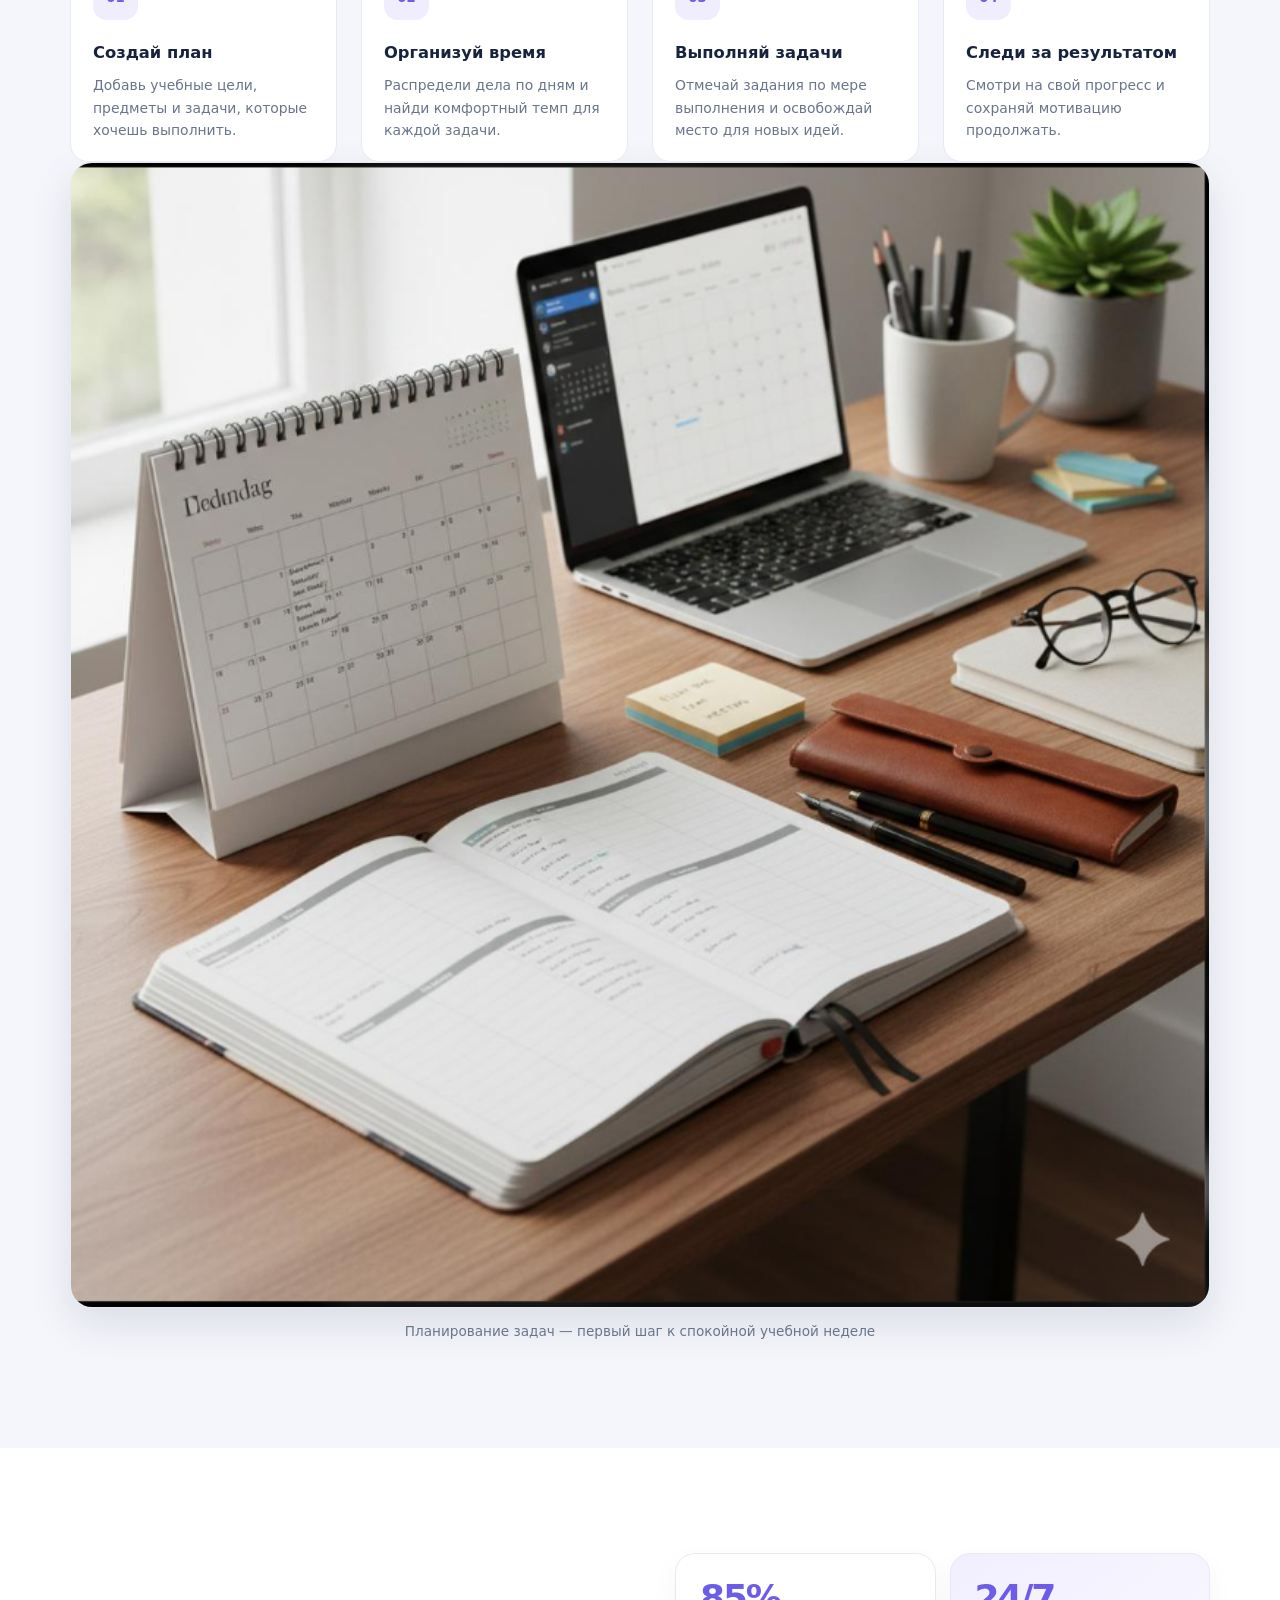
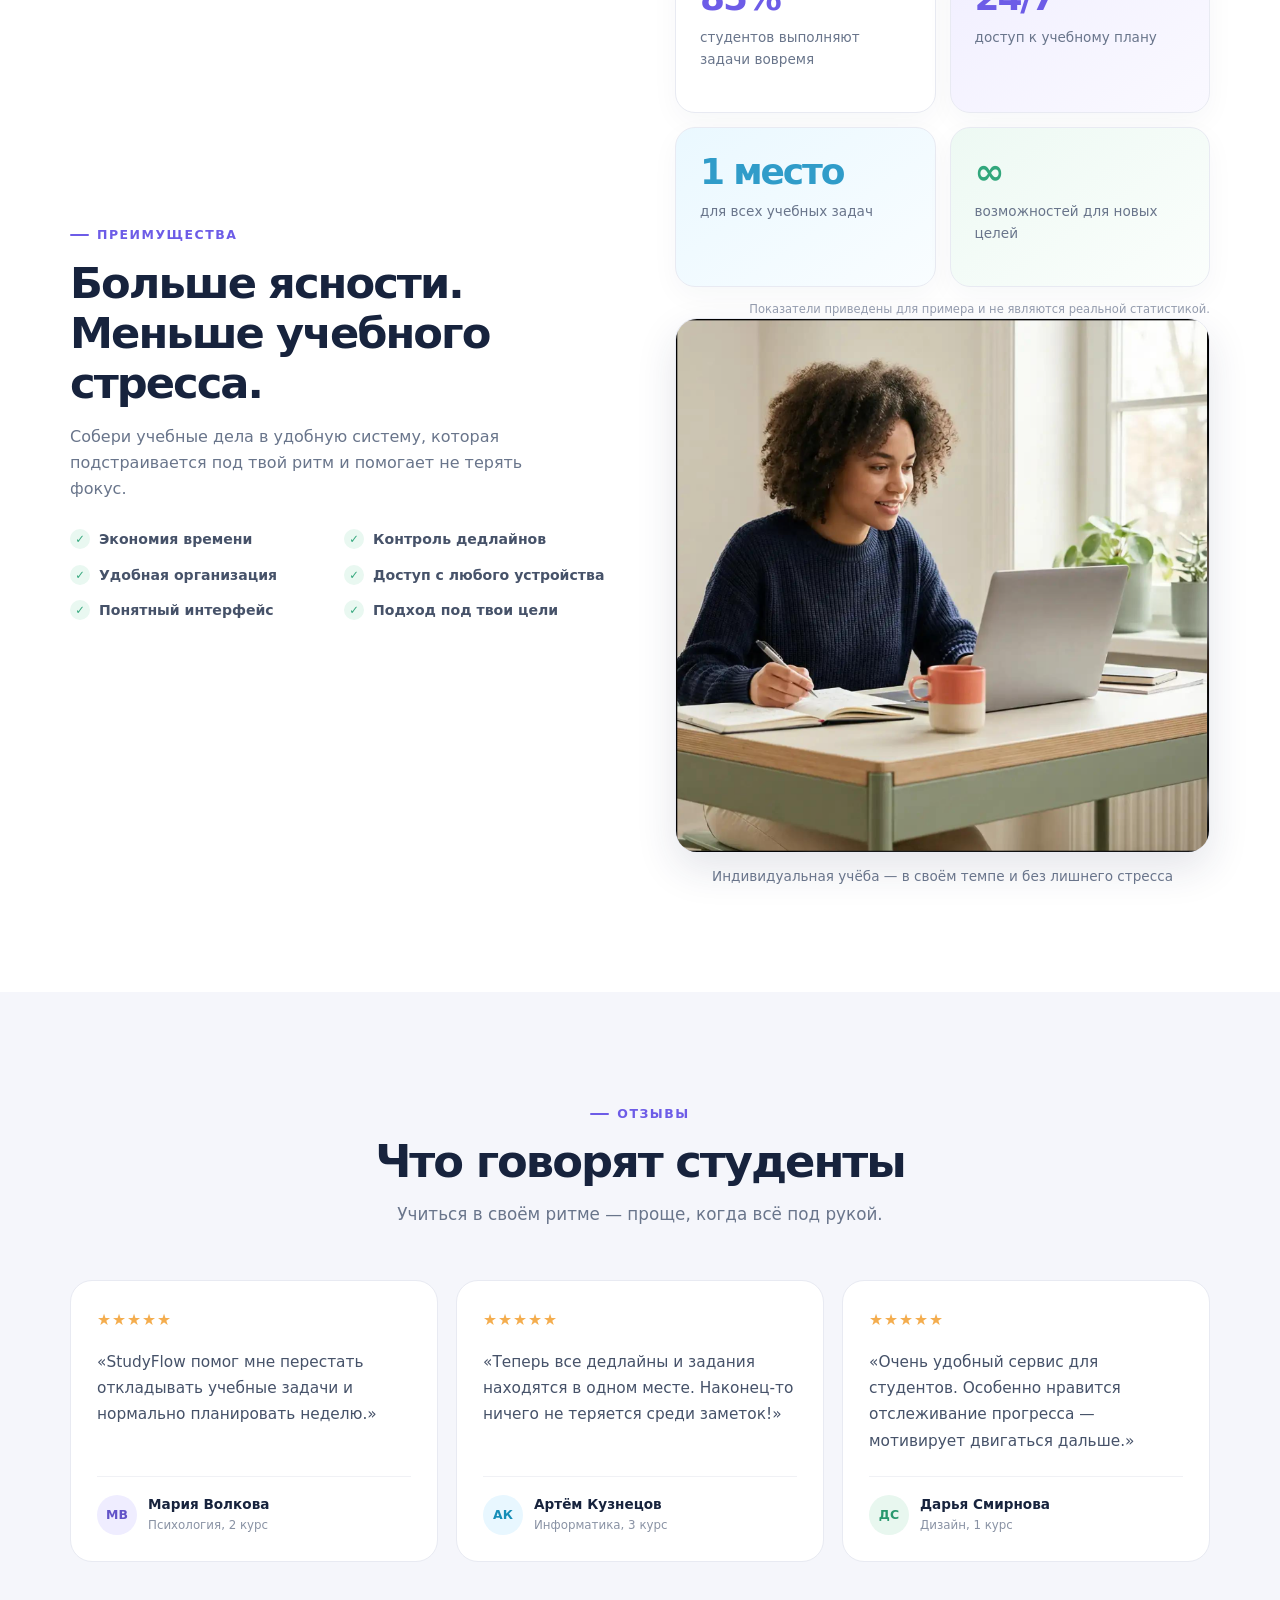
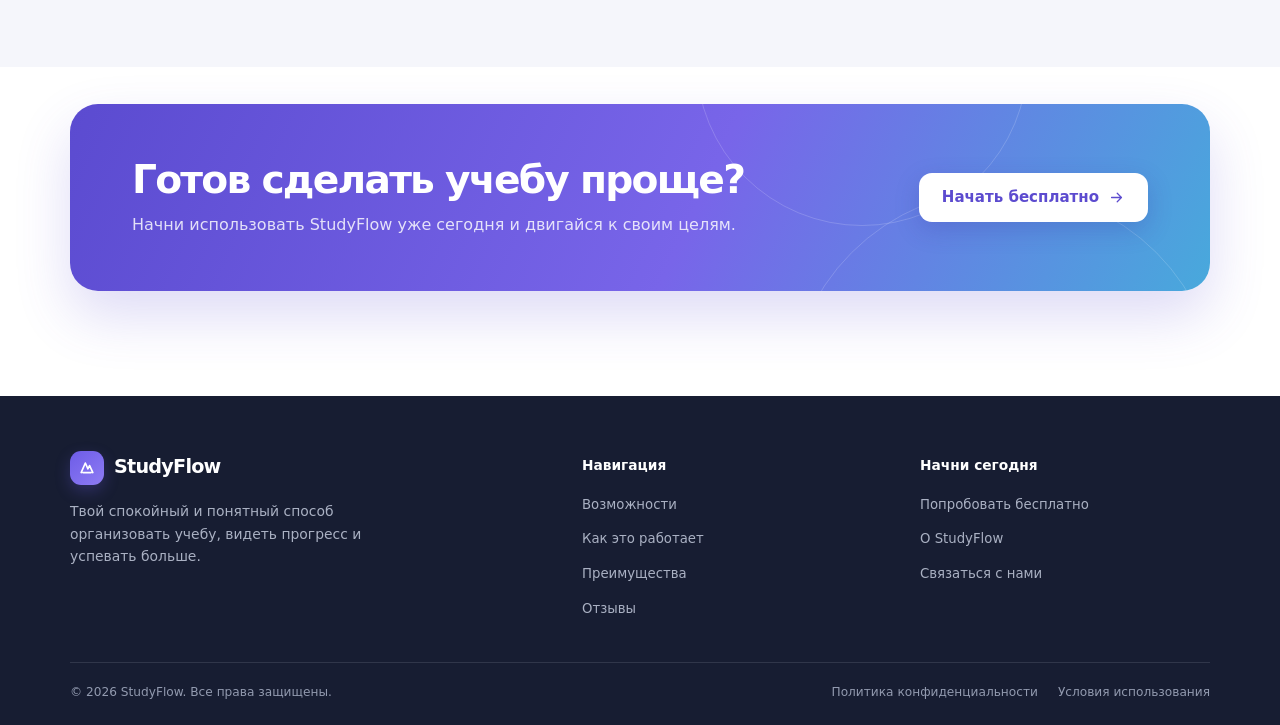
==== commit d13a2e99: "Add study images to StudyFlow" ====
--- a/index.html
+++ b/index.html
@@ -163,6 +163,12 @@
 		.review-person strong { display: block; font-size: .85rem; }
 		.review-person small { display: block; color: #8992a4; font-size: .74rem; }
 
+		/* Фотографии в разделах */
+		.photo-figure { margin: 0; }
+		.photo-figure img { width: 100%; height: auto; display: block; border: 1px solid var(--line); border-radius: var(--radius); box-shadow: 0 16px 40px rgba(34,43,85,.12); transition: transform .3s ease, box-shadow .3s ease; }
+		.photo-figure img:hover { transform: translateY(-4px); box-shadow: 0 22px 48px rgba(34,43,85,.15); }
+		.photo-caption { margin: 13px 0 0; color: var(--muted); font-size: .85rem; text-align: center; }
+
 		/* Форма регистрации / Контакты */
 		.signup-section { padding: 80px 0 100px; background: linear-gradient(180deg, #f5f6fb 0%, #fff 100%); }
 		.signup-container { max-width: 580px; margin: 0 auto; padding: 40px; background: #fff; border: 1px solid var(--line); border-radius: 24px; box-shadow: var(--shadow); }
@@ -344,6 +350,10 @@
 					<article class="feature-card"><div class="icon-box"><svg viewBox="0 0 24 24" fill="none" aria-hidden="true"><path d="M4 19V5m0 14h17M8 15l3-4 3 2 5-7" stroke="currentColor" stroke-width="1.8" stroke-linecap="round" stroke-linejoin="round"/><path d="M16 6h3v3" stroke="currentColor" stroke-width="1.8" stroke-linecap="round" stroke-linejoin="round"/></svg></div><h3>Отслеживание прогресса</h3><p>Отмечай выполненное, наблюдай за результатами и замечай, как маленькие шаги складываются в успех.</p></article>
 					<article class="feature-card"><div class="icon-box"><svg viewBox="0 0 24 24" fill="none" aria-hidden="true"><path d="M18 9a6 6 0 0 0-12 0c0 7-3 7-3 9h18c0-2-3-2-3-9Zm-8 12h4" stroke="currentColor" stroke-width="1.8" stroke-linecap="round" stroke-linejoin="round"/></svg></div><h3>Напоминания</h3><p>Не упускай важные задачи и держи дедлайны под контролем с мягкими своевременными напоминаниями.</p></article>
 				</div>
+				<figure class="photo-figure">
+					<img src="images/teamwork.jpg" alt="Студенты работают над учебным проектом в команде" loading="lazy">
+					<figcaption class="photo-caption">Командная работа над проектами — тоже часть эффективной учёбы</figcaption>
+				</figure>
 			</div>
 		</section>
 
@@ -357,6 +367,10 @@
 					<article class="step"><div class="step-num">03</div><h3>Выполняй задачи</h3><p>Отмечай задания по мере выполнения и освобождай место для новых идей.</p></article>
 					<article class="step"><div class="step-num">04</div><h3>Следи за результатом</h3><p>Смотри на свой прогресс и сохраняй мотивацию продолжать.</p></article>
 				</div>
+				<figure class="photo-figure">
+					<img src="images/planning.jpg" alt="Студент планирует учебные задачи на неделю" loading="lazy">
+					<figcaption class="photo-caption">Планирование задач — первый шаг к спокойной учебной неделе</figcaption>
+				</figure>
 			</div>
 		</section>
 
@@ -371,7 +385,11 @@
 					<article class="stat-card"><strong>24/7</strong><p>доступ к учебному плану</p></article>
 					<article class="stat-card"><strong>1 место</strong><p>для всех учебных задач</p></article>
 					<article class="stat-card"><strong>∞</strong><p>возможностей для новых целей</p></article>
-				</div><div class="demo-note">Показатели приведены для примера и не являются реальной статистикой.</div></div>
+				</div><div class="demo-note">Показатели приведены для примера и не являются реальной статистикой.</div>
+				<figure class="photo-figure">
+					<img src="images/study.jpg" alt="Студент занимается индивидуальной учёбой в спокойной обстановке" loading="lazy">
+					<figcaption class="photo-caption">Индивидуальная учёба — в своём темпе и без лишнего стресса</figcaption>
+				</figure></div>
 			</div>
 		</section>
 
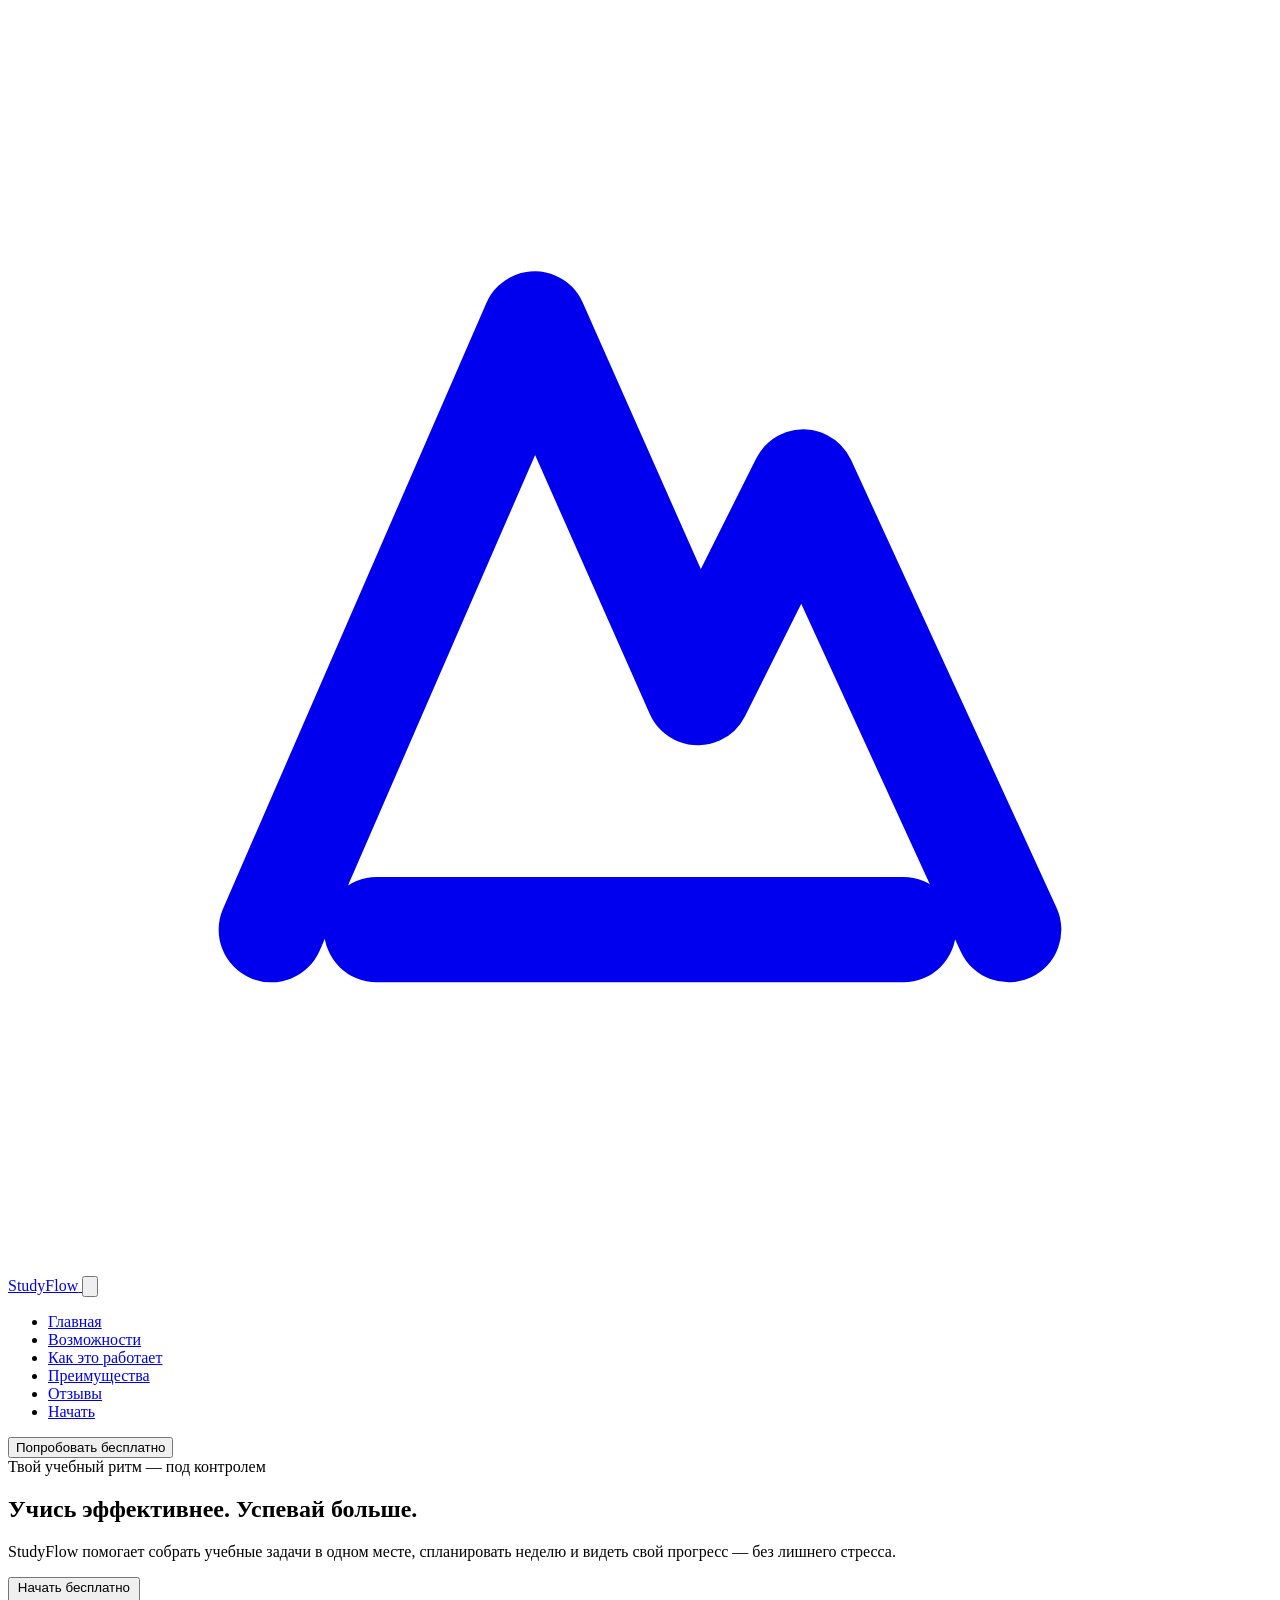
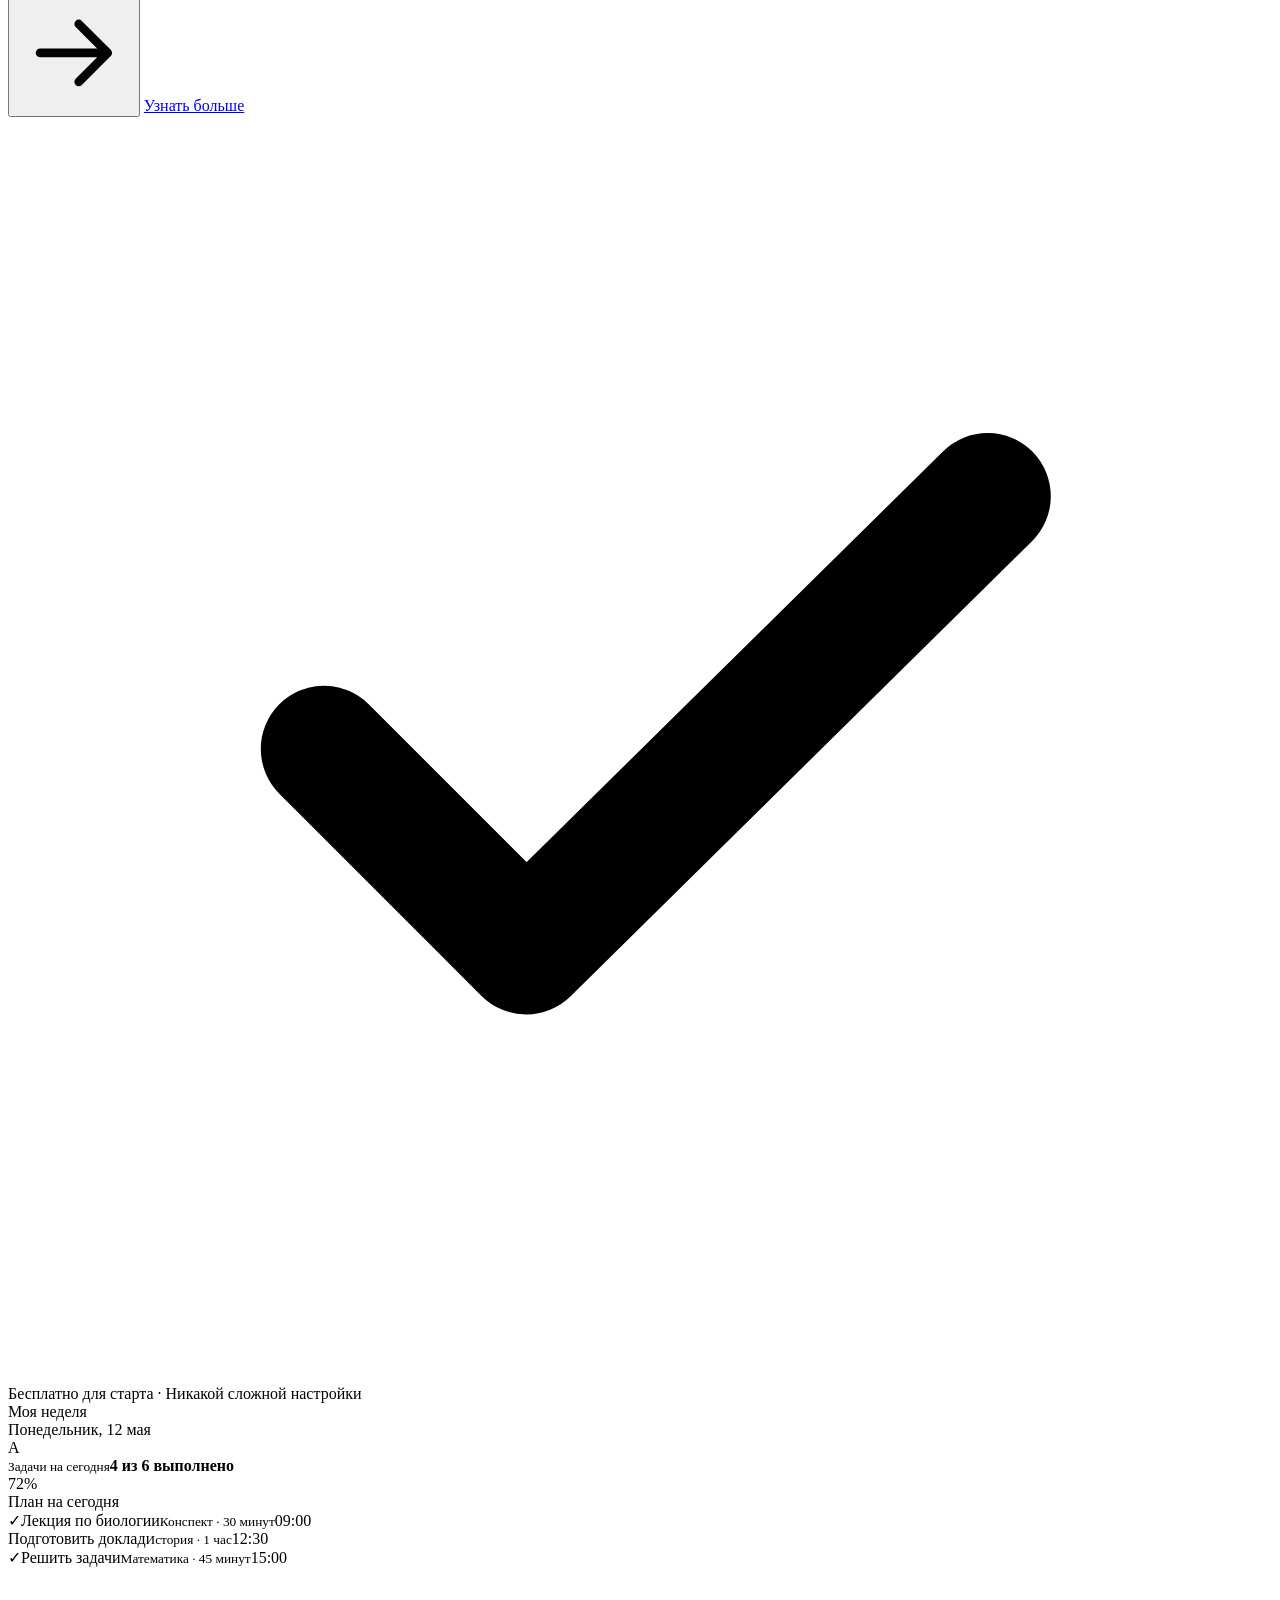
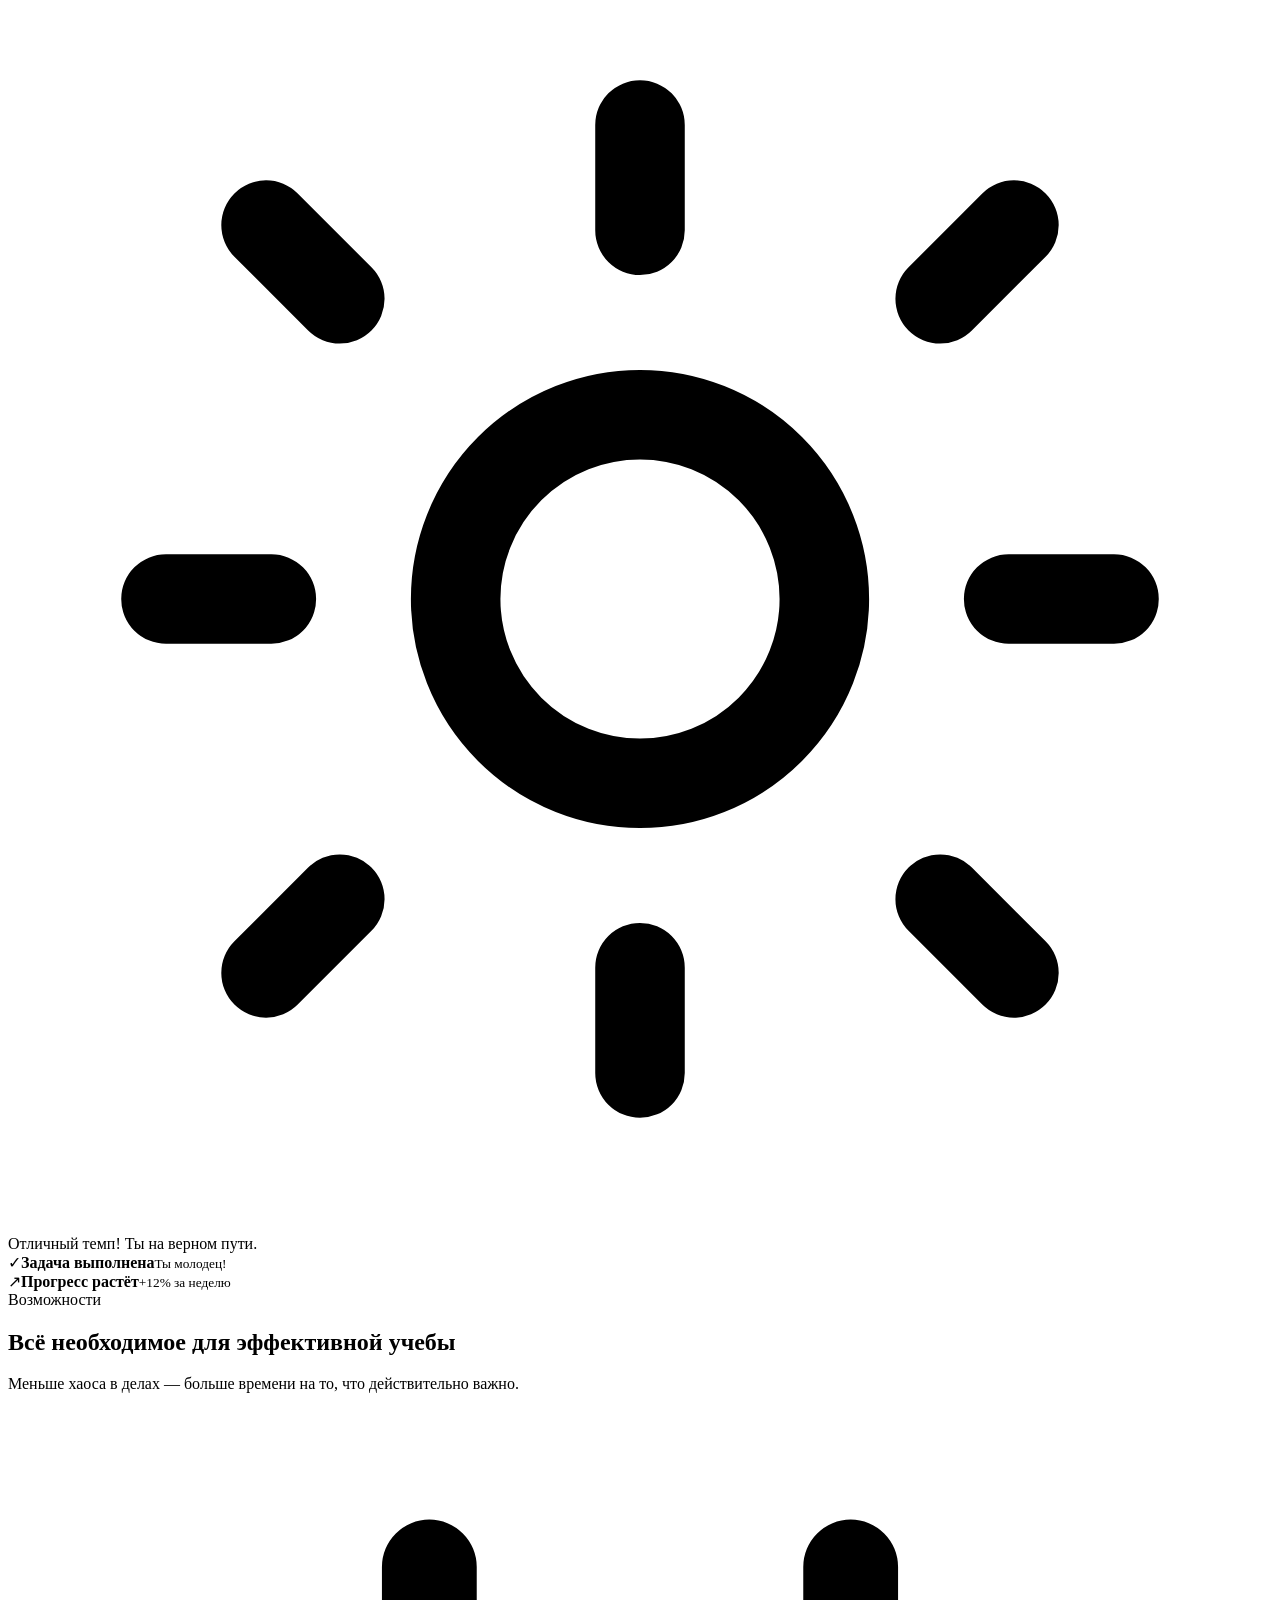
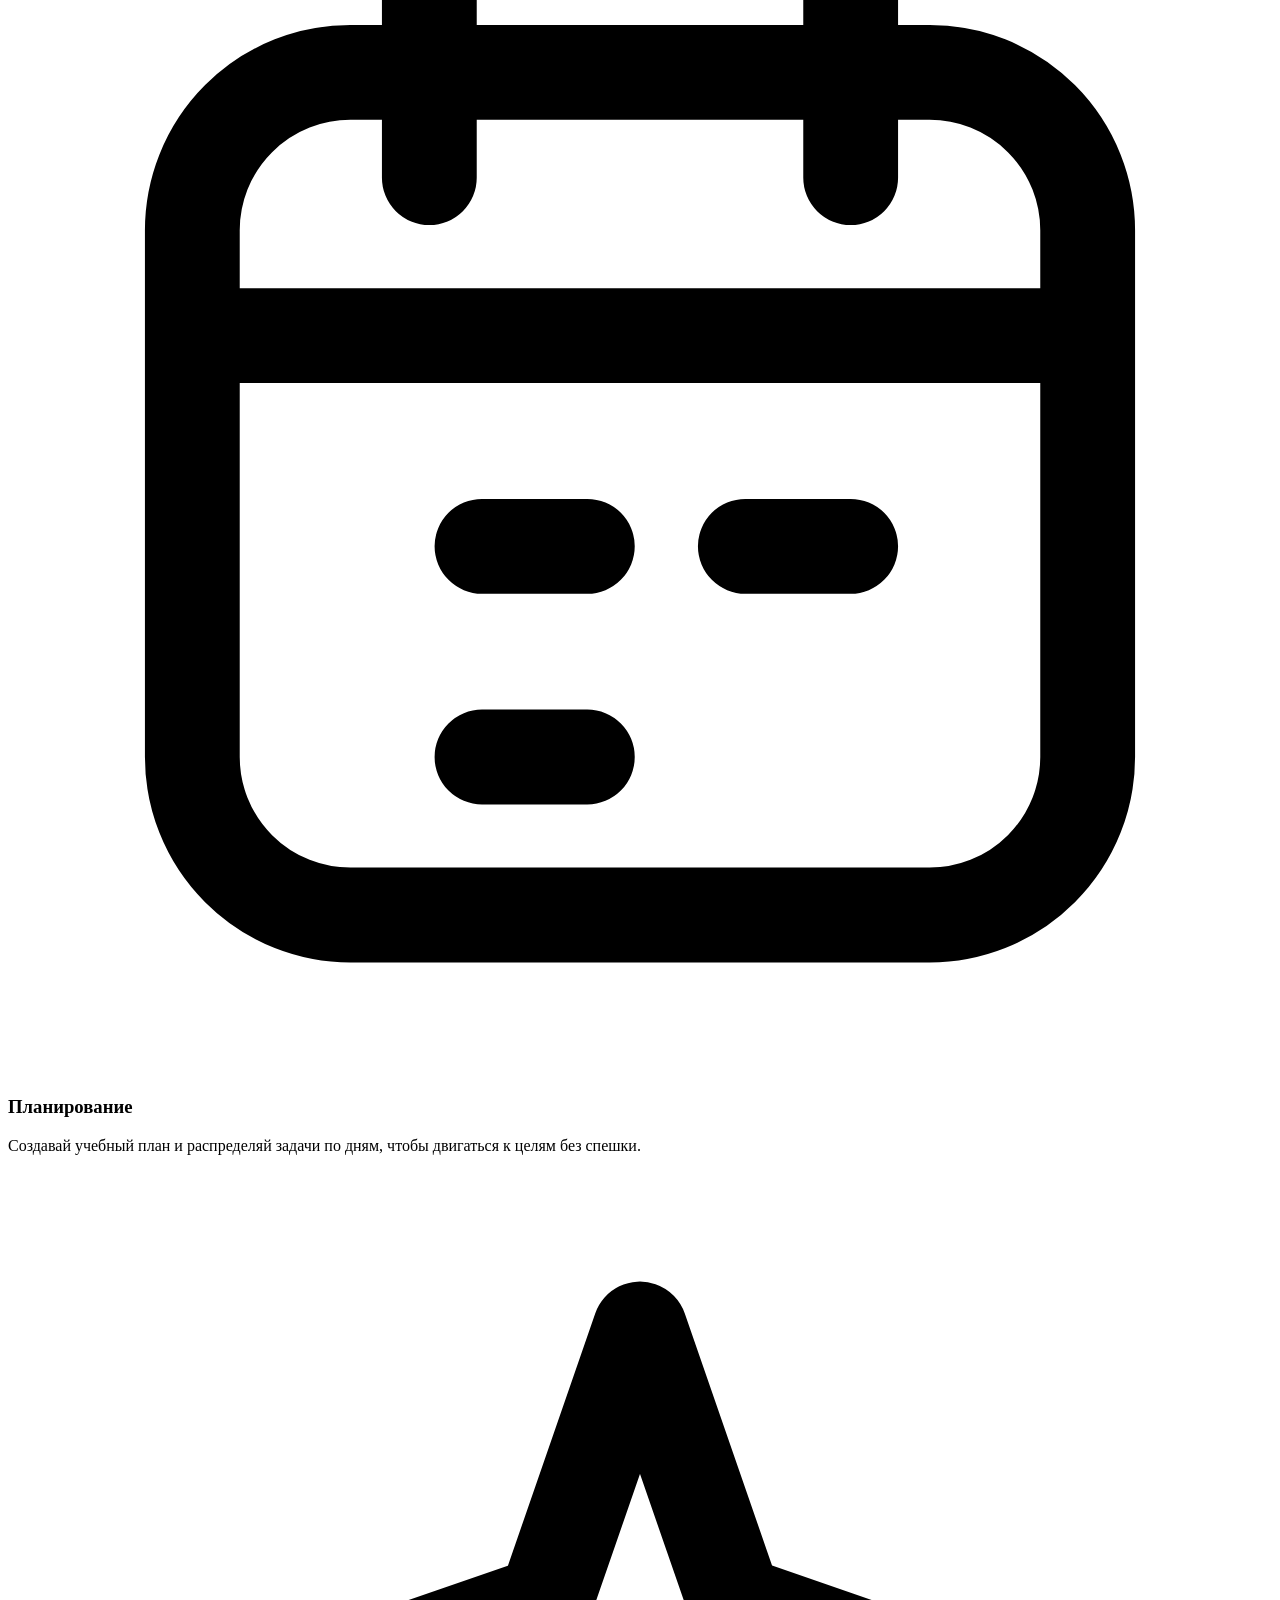
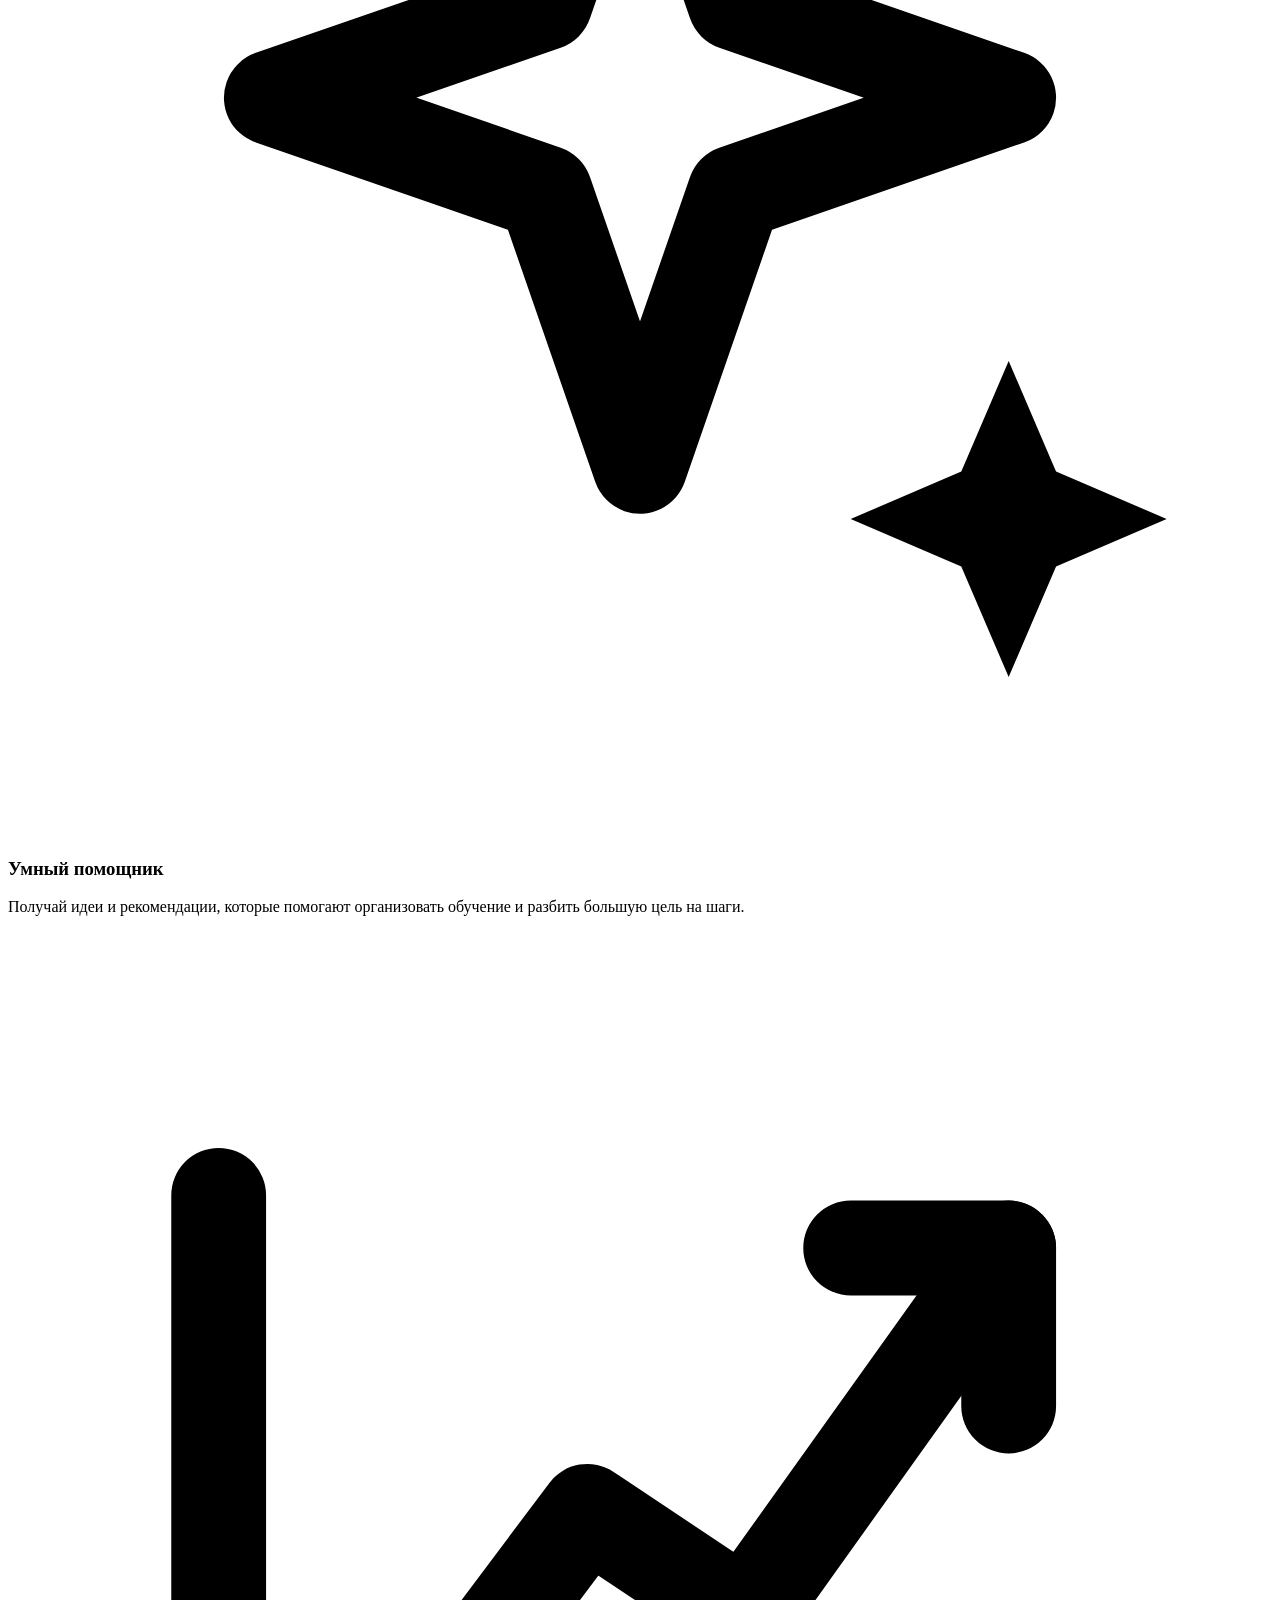
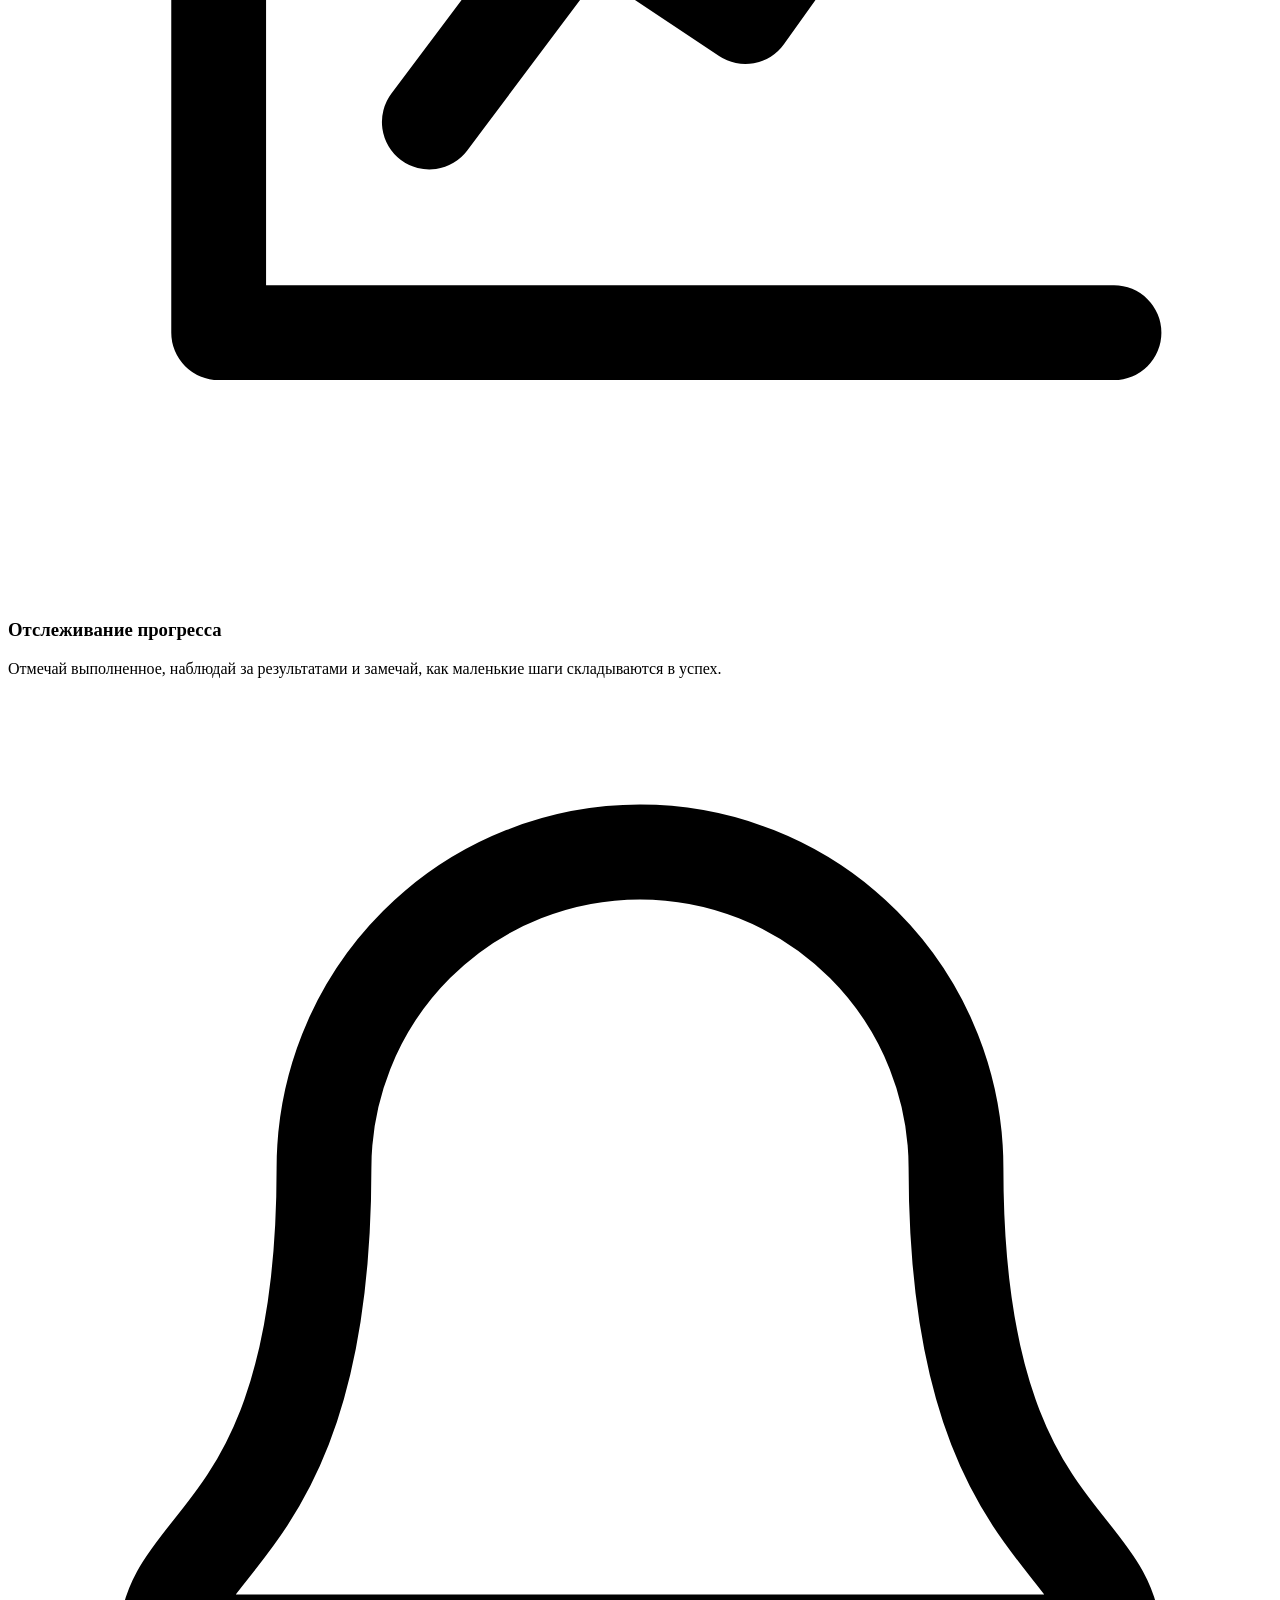
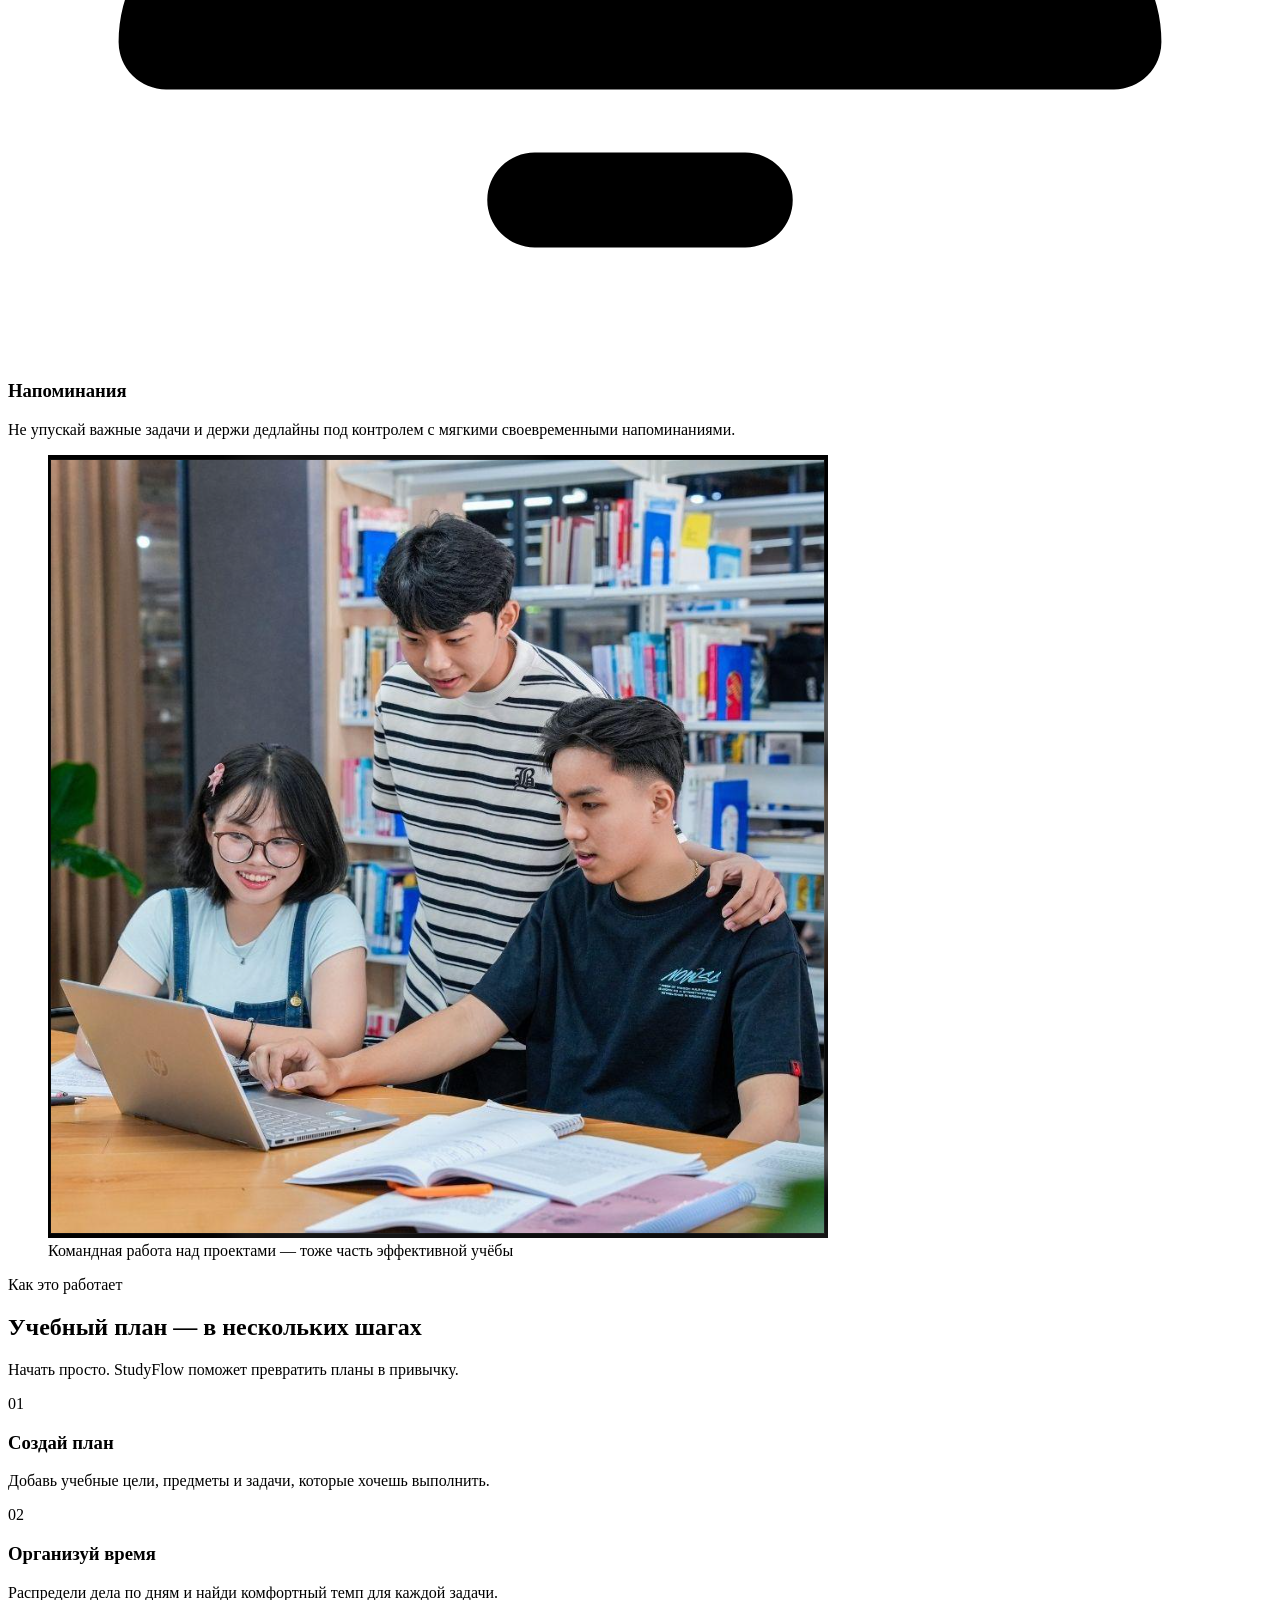
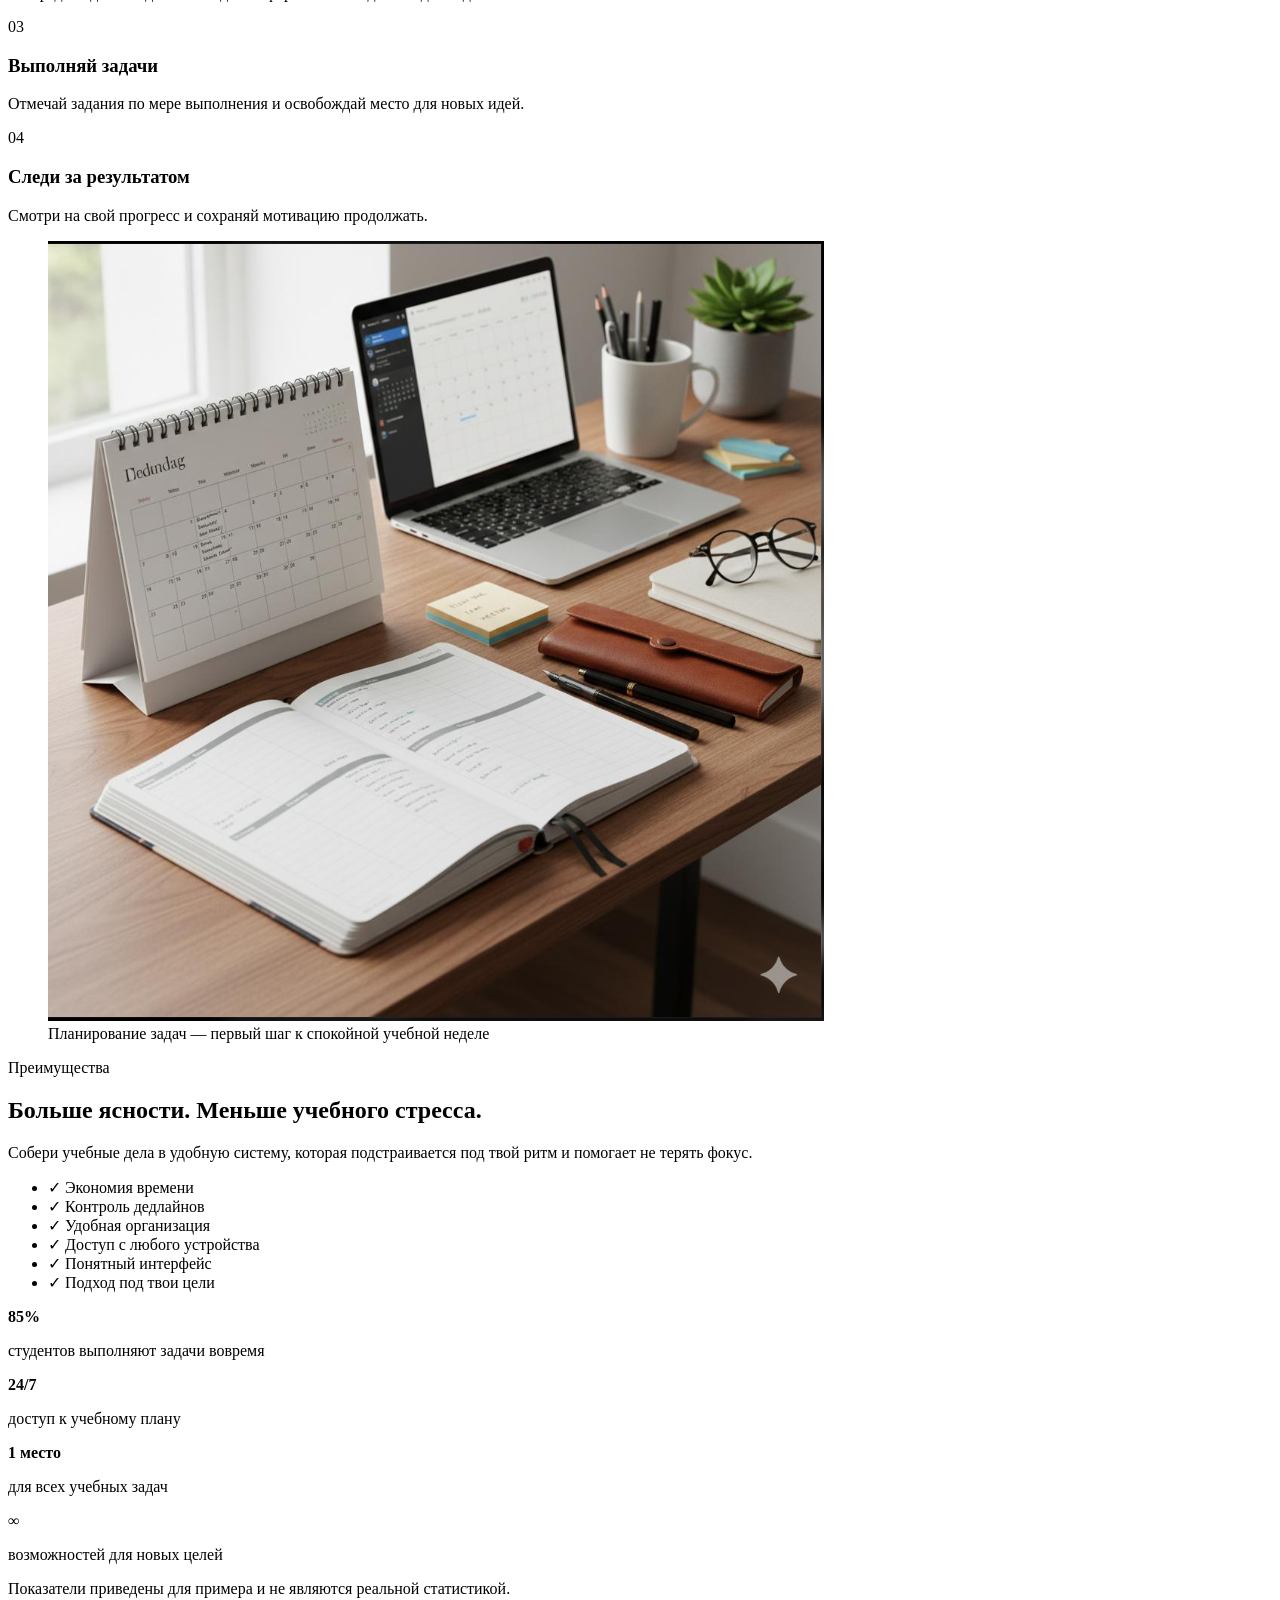
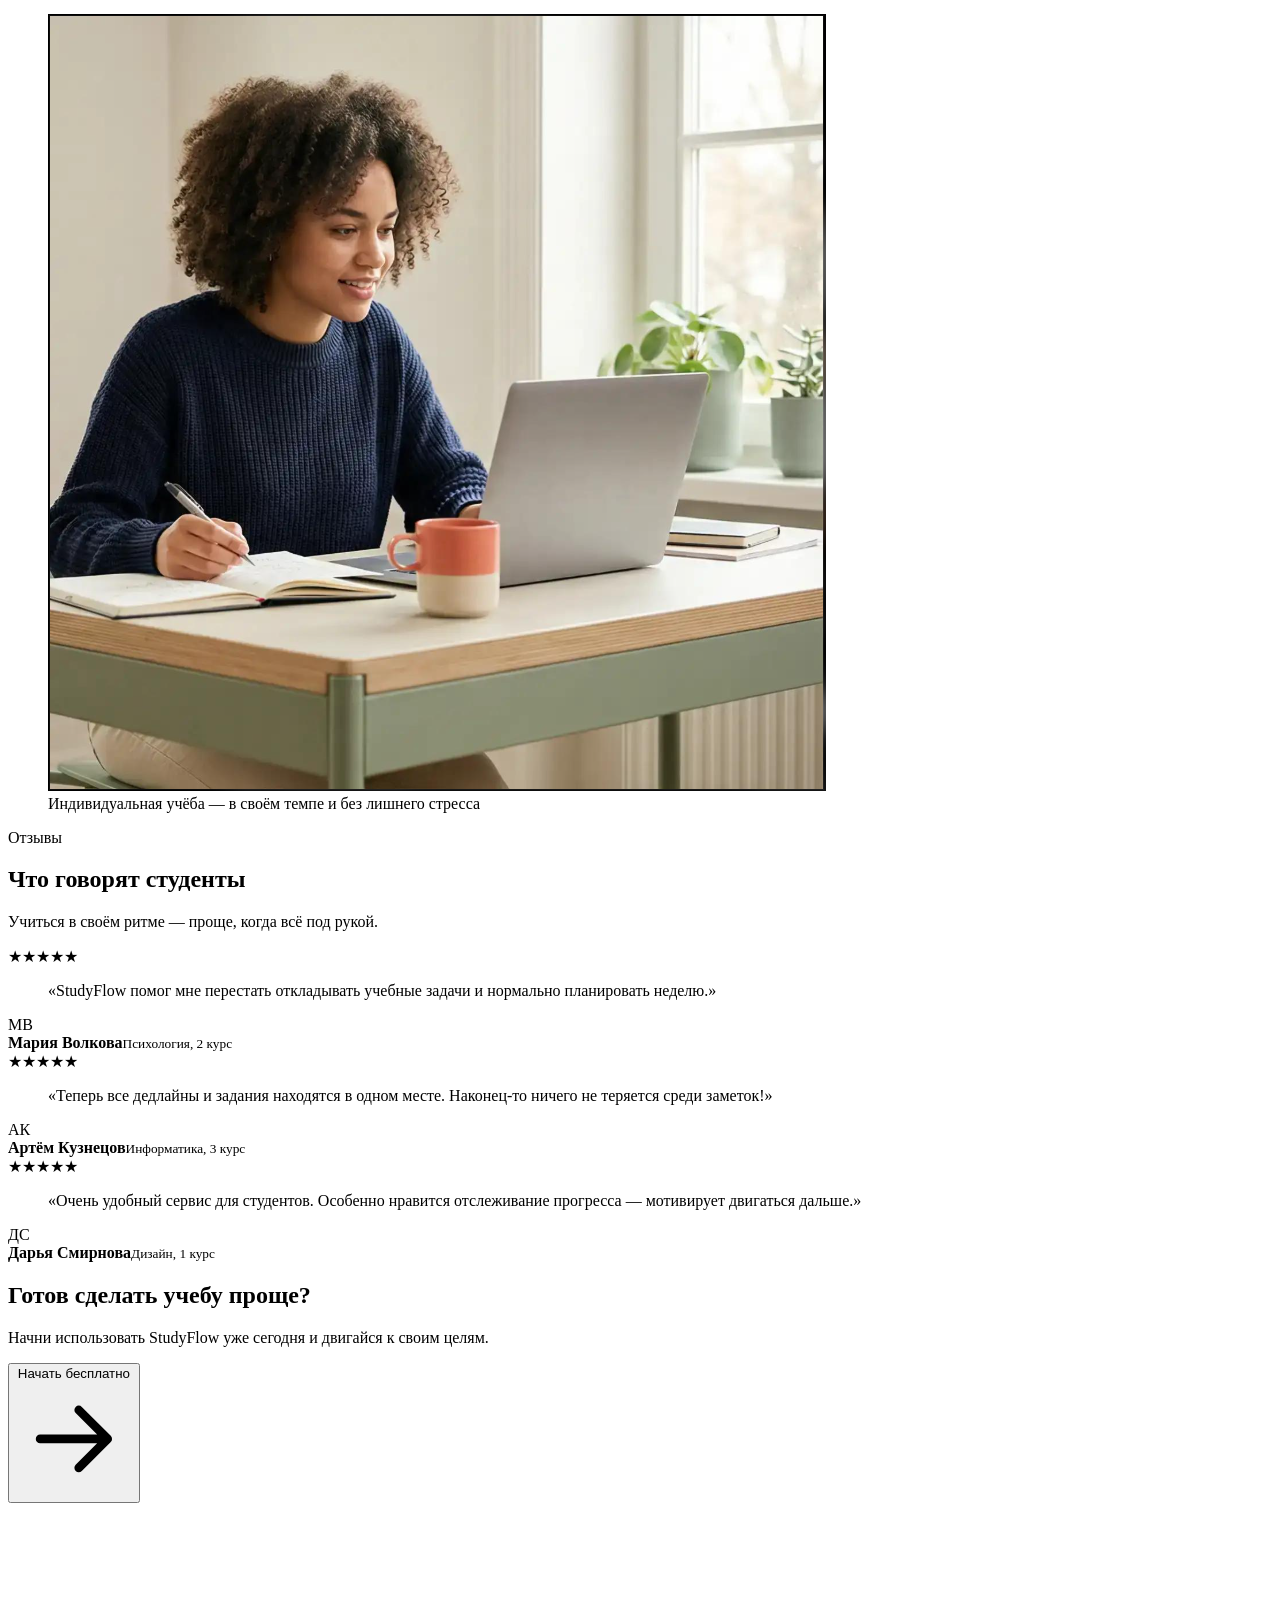
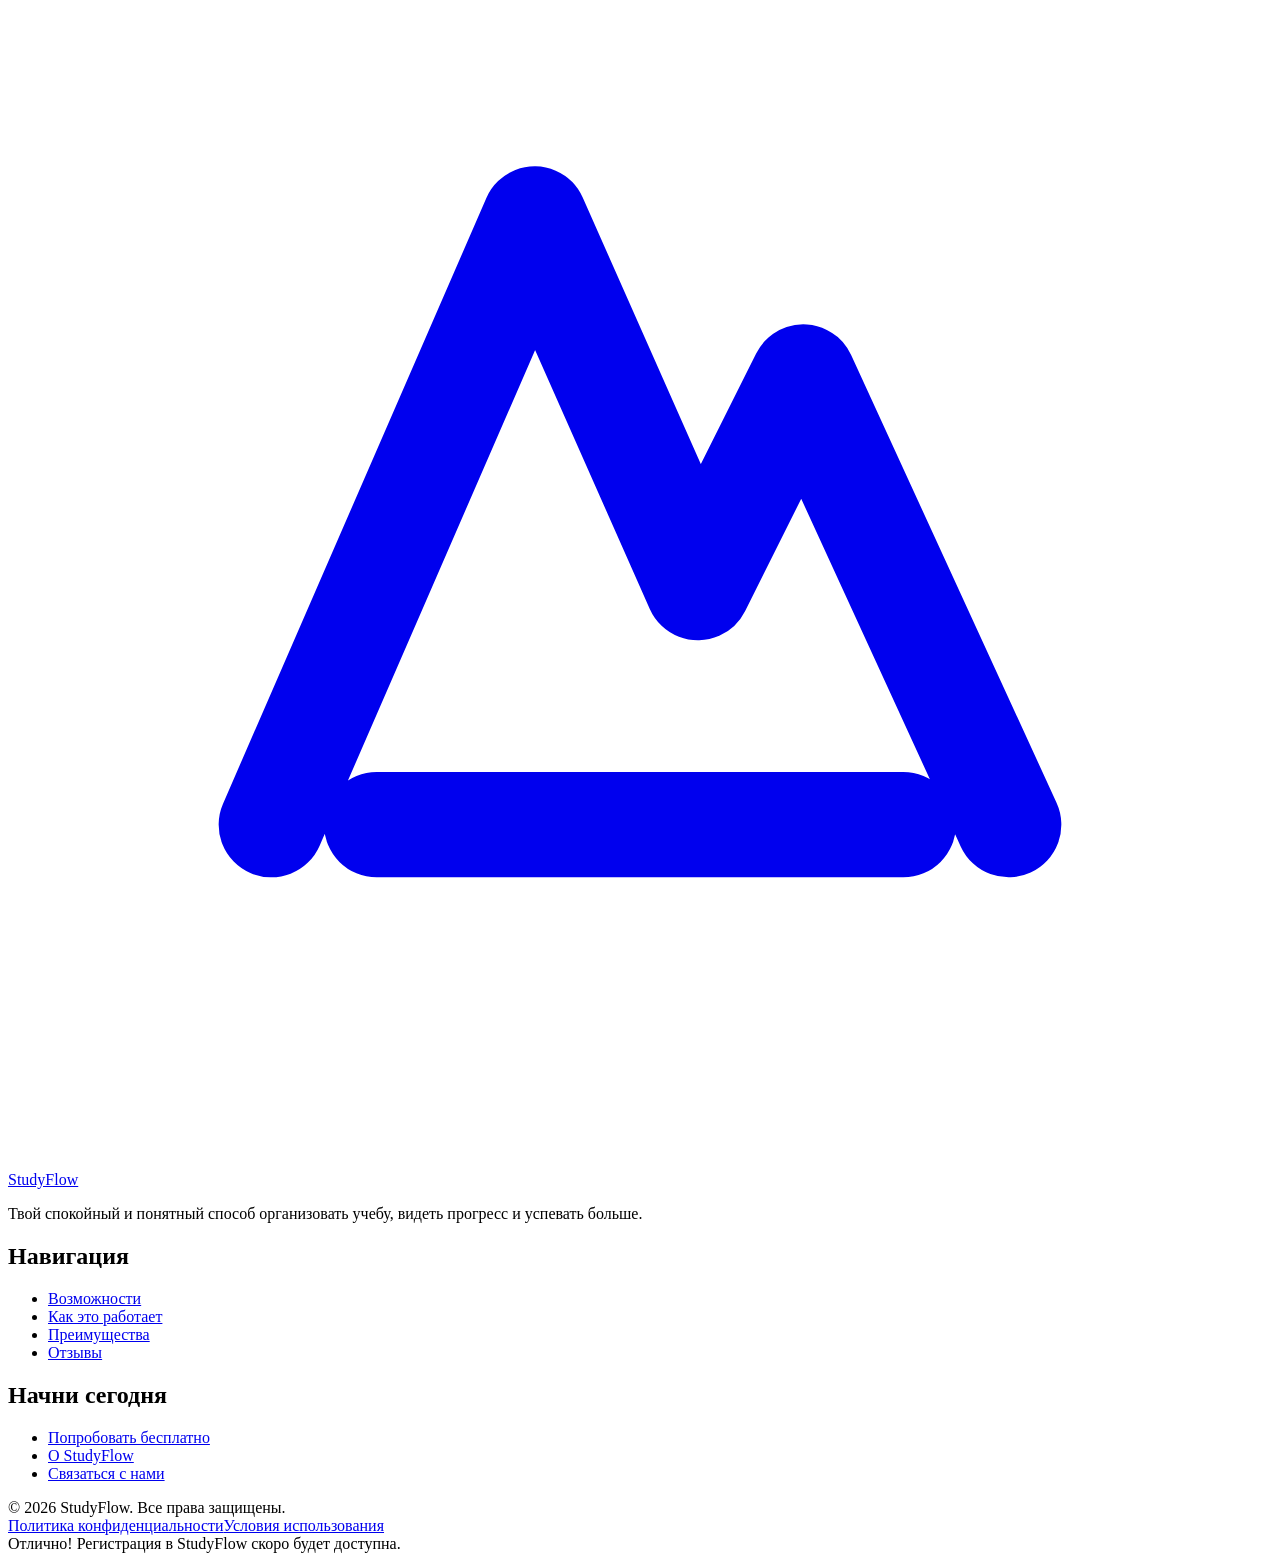
==== commit 65b8b5a7: "Refactor CSS by linking external stylesheet Removed extensive CSS styles from index.html and linked " ====
--- a/index.html
+++ b/index.html
@@ -7,281 +7,7 @@
 	<meta name="description" content="StudyFlow — планируй учебу, следи за прогрессом и успевай больше.">
 	<title>StudyFlow — учись эффективнее</title>
 	<style>
-		/* Базовые настройки и палитра */
-		:root {
-			--ink: #17233d;
-			--muted: #69758b;
-			--purple: #6d5ce7;
-			--purple-dark: #5847d1;
-			--blue: #55b6ee;
-			--pale: #f5f6fb;
-			--line: #e8eaf2;
-			--white: #fff;
-			--shadow: 0 18px 55px rgba(34, 43, 85, .09);
-			--radius: 22px;
-		}
-		* { box-sizing: border-box; }
-		html { scroll-behavior: smooth; scroll-padding-top: 88px; }
-		body {
-			margin: 0;
-			color: var(--ink);
-			background: #fff;
-			font-family: Inter, ui-sans-serif, system-ui, -apple-system, BlinkMacSystemFont, "Segoe UI", sans-serif;
-			line-height: 1.6;
-			-webkit-font-smoothing: antialiased;
-		}
-		a { color: inherit; text-decoration: none; }
-		button, input { font: inherit; }
-		.container { width: min(1140px, calc(100% - 48px)); margin-inline: auto; }
-		.section { padding: 105px 0; }
-		.section-tint { background: var(--pale); }
-		.eyebrow {
-			display: inline-flex; align-items: center; gap: 8px;
-			color: var(--purple); font-size: .78rem; font-weight: 800;
-			letter-spacing: .12em; text-transform: uppercase;
-		}
-		.eyebrow::before { content: ""; width: 19px; height: 2px; background: currentColor; border-radius: 5px; }
-		.section-heading { max-width: 660px; margin: 0 auto 52px; text-align: center; }
-		.section-heading h2 { margin: 12px 0 13px; font-size: clamp(2rem, 4vw, 2.8rem); line-height: 1.16; letter-spacing: -.045em; }
-		.section-heading p { margin: 0; color: var(--muted); font-size: 1.05rem; }
-
-		/* Верхняя панель и навигация */
-		.site-header { position: sticky; top: 0; z-index: 20; background: rgba(255,255,255,.9); border-bottom: 1px solid rgba(232,234,242,.8); backdrop-filter: blur(16px); }
-		.nav-wrap { min-height: 76px; display: flex; align-items: center; justify-content: space-between; gap: 28px; }
-		.brand { display: inline-flex; align-items: center; gap: 10px; font-size: 1.2rem; font-weight: 850; letter-spacing: -.04em; white-space: nowrap; }
-		.brand-mark { width: 34px; height: 34px; display: grid; place-items: center; color: #fff; border-radius: 11px; background: linear-gradient(140deg, var(--purple), #8e7cf4); box-shadow: 0 6px 15px #6d5ce744; }
-		.brand-mark svg { width: 20px; height: 20px; }
-		.nav-links { display: flex; align-items: center; gap: clamp(15px, 2vw, 27px); margin: 0; padding: 0; list-style: none; }
-		.nav-links a { color: #566177; font-size: .88rem; font-weight: 650; transition: color .25s ease; }
-		.nav-links a:hover, .nav-links a:focus-visible { color: var(--purple); }
-		.nav-cta { flex: 0 0 auto; }
-		.menu-toggle { display: none; width: 44px; height: 44px; border: 1px solid var(--line); border-radius: 13px; background: #fff; color: var(--ink); cursor: pointer; }
-		.menu-toggle svg { width: 22px; height: 22px; }
-
-		/* Кнопки */
-		.btn { min-height: 49px; display: inline-flex; align-items: center; justify-content: center; gap: 9px; padding: 0 22px; border: 1px solid transparent; border-radius: 13px; font-weight: 750; font-size: .94rem; cursor: pointer; transition: transform .25s ease, box-shadow .25s ease, background .25s ease, border-color .25s ease; }
-		.btn:hover { transform: translateY(-2px); }
-		.btn-primary { color: #fff; background: linear-gradient(135deg, var(--purple), #806df0); box-shadow: 0 10px 22px rgba(109,92,231,.23); }
-		.btn-primary:hover { background: linear-gradient(135deg, var(--purple-dark), #725fe6); box-shadow: 0 13px 27px rgba(109,92,231,.32); }
-		.btn-secondary { color: var(--ink); border-color: var(--line); background: rgba(255,255,255,.8); }
-		.btn-secondary:hover { border-color: #c9c2ff; box-shadow: 0 8px 20px rgba(23,35,61,.07); }
-		.btn svg { width: 17px; height: 17px; }
-
-		/* Первый экран */
-		.hero { position: relative; overflow: hidden; padding: 82px 0 94px; background: radial-gradient(ellipse at 81% 28%, #efedff 0, transparent 37%), linear-gradient(180deg, #fbfbff 0%, #fff 100%); }
-		.hero::before, .hero::after { position: absolute; content: ""; border: 1px solid rgba(109,92,231,.09); border-radius: 50%; pointer-events: none; }
-		.hero::before { width: 460px; height: 460px; top: -205px; right: -100px; }
-		.hero::after { width: 610px; height: 610px; top: -280px; right: -175px; }
-		.hero-grid { position: relative; z-index: 1; display: grid; grid-template-columns: 1.04fr .96fr; align-items: center; gap: 42px; }
-		.hero-copy { padding: 18px 0; }
-		.hero-badge { display: inline-flex; align-items: center; gap: 8px; padding: 7px 12px; color: #5b50bb; background: #efedff; border: 1px solid #e4e0ff; border-radius: 99px; font-size: .78rem; font-weight: 750; }
-		.badge-dot { width: 7px; height: 7px; background: #7b6bed; border-radius: 50%; box-shadow: 0 0 0 4px #7b6bed20; }
-		h1 { max-width: 620px; margin: 22px 0 20px; font-size: clamp(3rem, 6vw, 4.65rem); line-height: 1.04; letter-spacing: -.065em; }
-		.gradient-text { color: var(--purple); background: linear-gradient(100deg, #6251dc, #41a9df); -webkit-background-clip: text; background-clip: text; -webkit-text-fill-color: transparent; }
-		.hero-copy > p { max-width: 515px; margin: 0; color: var(--muted); font-size: 1.12rem; }
-		.hero-actions { display: flex; flex-wrap: wrap; gap: 12px; margin-top: 30px; }
-		.hero-note { display: flex; align-items: center; gap: 9px; margin-top: 20px; color: #7a8496; font-size: .82rem; }
-		.hero-note svg { width: 16px; height: 16px; color: #4cae8b; }
-		.hero-visual { min-height: 440px; display: grid; place-items: center; position: relative; }
-		.visual-orbit { position: absolute; width: min(100%, 455px); aspect-ratio: 1; border-radius: 50%; background: radial-gradient(circle at 50% 50%, #fff 0 43%, #f5f3ff 43.3% 62%, transparent 62.5%); border: 1px solid #e8e4ff; }
-		.dashboard { position: relative; width: min(100%, 420px); padding: 22px; border: 1px solid #eeedf6; border-radius: 23px; background: rgba(255,255,255,.94); box-shadow: 0 28px 70px rgba(44,42,100,.16); transform: rotate(-2deg); }
-		.dash-top { display: flex; justify-content: space-between; align-items: center; padding-bottom: 17px; border-bottom: 1px solid #f0eff6; }
-		.dash-title { font-size: .93rem; font-weight: 800; }
-		.dash-date { color: #9098a9; font-size: .7rem; }
-		.dash-avatar { width: 30px; height: 30px; display: grid; place-items: center; margin-left: auto; color: #fff; background: linear-gradient(135deg,#78c9ef,#6659df); border-radius: 50%; font-size: .68rem; font-weight: 800; }
-		.dash-summary { display: flex; justify-content: space-between; align-items: center; padding: 18px 0 16px; }
-		.dash-summary small, .task-text small { display: block; color: #8c95a7; font-size: .68rem; }
-		.dash-summary strong { display: block; margin-top: 2px; font-size: 1.2rem; }
-		.progress-ring { width: 48px; height: 48px; display: grid; place-items: center; border-radius: 50%; background: conic-gradient(var(--purple) 0 72%, #eeecfb 72%); position: relative; }
-		.progress-ring::before { content: ""; position: absolute; inset: 5px; background: white; border-radius: inherit; }
-		.progress-ring span { position: relative; font-size: .63rem; font-weight: 800; }
-		.dash-label { margin: 2px 0 9px; font-size: .77rem; font-weight: 800; }
-		.task-row { display: flex; align-items: center; gap: 10px; padding: 10px 11px; margin-top: 7px; border: 1px solid #f0eff6; border-radius: 12px; }
-		.task-check { flex: 0 0 17px; height: 17px; border: 1.5px solid #d8d7e5; border-radius: 5px; }
-		.task-check.done { display: grid; place-items: center; color: #fff; border-color: #71c8a4; background: #71c8a4; font-size: .65rem; }
-		.task-text { flex: 1; min-width: 0; font-size: .73rem; font-weight: 700; }
-		.task-time { color: #8b92a4; font-size: .66rem; white-space: nowrap; }
-		.dash-bottom { display: flex; align-items: center; gap: 8px; margin-top: 15px; padding: 11px; color: #6152c7; background: #f5f3ff; border-radius: 11px; font-size: .71rem; font-weight: 700; }
-		.dash-bottom svg { width: 16px; height: 16px; }
-		.float-card { position: absolute; display: flex; align-items: center; gap: 10px; padding: 12px 15px; background: #fff; border: 1px solid #f0eff6; border-radius: 15px; box-shadow: 0 14px 35px rgba(44,42,100,.13); animation: float 5s ease-in-out infinite; }
-		.float-card.one { top: 48px; right: -4px; }
-		.float-card.two { bottom: 42px; left: -8px; animation-delay: -2.2s; }
-		.float-icon { width: 35px; height: 35px; display: grid; place-items: center; border-radius: 11px; background: #e9f8f2; color: #41ae83; font-size: 1rem; }
-		.float-card.two .float-icon { color: #6d5ce7; background: #f0edff; }
-		.float-card strong { display: block; font-size: .77rem; }
-		.float-card small { display: block; color: #8b92a4; font-size: .65rem; }
-		@keyframes float { 0%,100% { transform: translateY(0); } 50% { transform: translateY(-7px); } }
-
-		/* Возможности */
-		.features-grid { display: grid; grid-template-columns: repeat(4, 1fr); gap: 18px; }
-		.feature-card { min-height: 245px; padding: 25px 22px; background: #fff; border: 1px solid var(--line); border-radius: var(--radius); transition: transform .3s ease, box-shadow .3s ease, border-color .3s ease; }
-		.feature-card:hover { transform: translateY(-7px); border-color: #d8d2ff; box-shadow: var(--shadow); }
-		.icon-box { width: 49px; height: 49px; display: grid; place-items: center; margin-bottom: 21px; color: var(--purple); background: #f0edff; border-radius: 15px; }
-		.feature-card:nth-child(2) .icon-box { color: #1898ca; background: #e8f7ff; }
-		.feature-card:nth-child(3) .icon-box { color: #36a77a; background: #e9f8f1; }
-		.feature-card:nth-child(4) .icon-box { color: #e39a35; background: #fff5e8; }
-		.icon-box svg { width: 24px; height: 24px; }
-		.feature-card h3 { margin: 0 0 9px; font-size: 1.06rem; letter-spacing: -.02em; }
-		.feature-card p { margin: 0; color: var(--muted); font-size: .89rem; }
-
-		/* Последовательность шагов */
-		.steps-grid { display: grid; grid-template-columns: repeat(4, 1fr); gap: 24px; position: relative; }
-		.step { position: relative; padding: 25px 22px 20px; border-radius: 18px; background: #fff; border: 1px solid var(--line); }
-		.step:not(:last-child)::after { content: ""; position: absolute; top: 47px; left: calc(100% + 1px); width: 23px; border-top: 1px dashed #b9b1f2; z-index: 2; }
-		.step-num { width: 45px; height: 45px; display: grid; place-items: center; color: var(--purple); background: #f0edff; border-radius: 14px; font-weight: 850; font-size: .83rem; }
-		.step h3 { margin: 20px 0 8px; font-size: 1.02rem; }
-		.step p { margin: 0; color: var(--muted); font-size: .87rem; }
-
-		/* Преимущества и демонстрационные показатели */
-		.benefits-layout { display: grid; grid-template-columns: 1fr 1fr; align-items: center; gap: 70px; }
-		.benefits-copy h2 { max-width: 510px; margin: 14px 0 16px; font-size: clamp(2rem, 4vw, 2.7rem); line-height: 1.15; letter-spacing: -.045em; }
-		.benefits-copy > p { max-width: 500px; margin: 0; color: var(--muted); }
-		.benefit-list { display: grid; grid-template-columns: 1fr 1fr; gap: 13px; margin: 27px 0 0; padding: 0; list-style: none; }
-		.benefit-list li { display: flex; align-items: center; gap: 9px; color: #465269; font-size: .88rem; font-weight: 650; }
-		.check { flex: 0 0 20px; width: 20px; height: 20px; display: grid; place-items: center; color: #34a77d; background: #e9f8f1; border-radius: 50%; font-size: .72rem; font-weight: 900; }
-		.stats-grid { display: grid; grid-template-columns: 1fr 1fr; gap: 14px; }
-		.stat-card { min-height: 160px; padding: 24px; border: 1px solid var(--line); border-radius: 20px; background: #fff; box-shadow: 0 9px 28px rgba(34,43,85,.04); }
-		.stat-card:nth-child(2) { background: linear-gradient(145deg, #f1efff, #faf9ff); }
-		.stat-card:nth-child(3) { background: linear-gradient(145deg, #eaf8ff, #f9fdff); }
-		.stat-card:nth-child(4) { background: linear-gradient(145deg, #edf9f3, #fbfefc); }
-		.stat-card strong { display: block; color: var(--purple); font-size: 2.25rem; line-height: 1.1; letter-spacing: -.06em; }
-		.stat-card:nth-child(3) strong { color: #309cc9; }
-		.stat-card:nth-child(4) strong { color: #31a77c; }
-		.stat-card p { margin: 10px 0 0; color: var(--muted); font-size: .85rem; }
-		.demo-note { margin-top: 13px; color: #939bad; font-size: .72rem; text-align: right; }
-
-		/* Отзывы */
-		.reviews-grid { display: grid; grid-template-columns: repeat(3, 1fr); gap: 18px; }
-		.review-card { padding: 26px; border: 1px solid var(--line); border-radius: var(--radius); background: #fff; transition: transform .3s ease, box-shadow .3s ease; }
-		.review-card:hover { transform: translateY(-5px); box-shadow: var(--shadow); }
-		.stars { display: flex; gap: 3px; color: #f4ad4e; font-size: .98rem; letter-spacing: .06em; }
-		.review-card blockquote { min-height: 105px; margin: 17px 0 22px; color: #465269; font-size: .96rem; line-height: 1.7; }
-		.review-person { display: flex; align-items: center; gap: 11px; padding-top: 17px; border-top: 1px solid #f0f1f5; }
-		.person-avatar { width: 40px; height: 40px; display: grid; place-items: center; color: #6253c8; background: #efedff; border-radius: 50%; font-size: .78rem; font-weight: 850; }
-		.review-card:nth-child(2) .person-avatar { color: #168eb8; background: #e8f7ff; }
-		.review-card:nth-child(3) .person-avatar { color: #29986e; background: #e8f7ef; }
-		.review-person strong { display: block; font-size: .85rem; }
-		.review-person small { display: block; color: #8992a4; font-size: .74rem; }
-
-		/* Фотографии в разделах */
-		.photo-figure { margin: 0; }
-		.photo-figure img { width: 100%; height: auto; display: block; border: 1px solid var(--line); border-radius: var(--radius); box-shadow: 0 16px 40px rgba(34,43,85,.12); transition: transform .3s ease, box-shadow .3s ease; }
-		.photo-figure img:hover { transform: translateY(-4px); box-shadow: 0 22px 48px rgba(34,43,85,.15); }
-		.photo-caption { margin: 13px 0 0; color: var(--muted); font-size: .85rem; text-align: center; }
-
-		/* Форма регистрации / Контакты */
-		.signup-section { padding: 80px 0 100px; background: linear-gradient(180deg, #f5f6fb 0%, #fff 100%); }
-		.signup-container { max-width: 580px; margin: 0 auto; padding: 40px; background: #fff; border: 1px solid var(--line); border-radius: 24px; box-shadow: var(--shadow); }
-		.form-group { margin-bottom: 20px; text-align: left; }
-		.form-group label { display: block; margin-bottom: 8px; color: var(--ink); font-size: .9rem; font-weight: 700; }
-		.form-input { width: 100%; padding: 14px 18px; border: 1.5px solid var(--line); border-radius: 12px; font-size: .95rem; outline: none; transition: border-color .2s; }
-		.form-input:focus { border-color: var(--purple); }
-		.form-error { display: none; margin-top: 5px; color: #e74c3c; font-size: .8rem; }
-		.form-group.error .form-input { border-color: #e74c3c; }
-		.form-group.error .form-error { display: block; }
-		.signup-btn { width: 100%; margin-top: 10px; }
-
-		/* Финальный призыв */
-		.cta-section { padding: 37px 0 105px; }
-		.cta-panel { position: relative; overflow: hidden; display: flex; align-items: center; justify-content: space-between; gap: 28px; padding: 53px 62px; color: #fff; border-radius: 28px; background: linear-gradient(115deg, #5b4bd0, #7865e9 55%, #48a9dc); box-shadow: 0 25px 55px rgba(91,75,208,.2); }
-		.cta-panel::before, .cta-panel::after { content: ""; position: absolute; border: 1px solid rgba(255,255,255,.17); border-radius: 50%; pointer-events: none; }
-		.cta-panel::before { width: 330px; height: 330px; top: -210px; right: 16%; }
-		.cta-panel::after { width: 430px; height: 430px; bottom: -330px; right: -10px; }
-		.cta-copy, .cta-panel .btn { position: relative; z-index: 1; }
-		.cta-copy h2 { margin: 0 0 9px; font-size: clamp(1.8rem, 4vw, 2.45rem); line-height: 1.18; letter-spacing: -.045em; }
-		.cta-copy p { margin: 0; color: rgba(255,255,255,.82); }
-		.cta-panel .btn { flex: 0 0 auto; color: #5c4bcf; background: #fff; box-shadow: 0 8px 24px #34279b35; }
-		.cta-panel .btn:hover { background: #f6f4ff; }
-
-		/* Подвал */
-		.site-footer { padding: 55px 0 22px; background: #171d32; color: #fff; }
-		.footer-top { display: grid; grid-template-columns: 1.6fr 1fr 1fr; gap: 48px; padding-bottom: 42px; }
-		.footer-brand .brand { color: #fff; }
-		.footer-brand p { max-width: 330px; margin: 15px 0 0; color: #aab1c3; font-size: .87rem; }
-		.footer-title { margin: 3px 0 15px; font-size: .86rem; font-weight: 800; }
-		.footer-links { display: grid; gap: 9px; margin: 0; padding: 0; list-style: none; }
-		.footer-links a { color: #aab1c3; font-size: .83rem; transition: color .2s ease; }
-		.footer-links a:hover { color: #fff; }
-		.footer-bottom { display: flex; flex-wrap: wrap; align-items: center; justify-content: space-between; gap: 12px; padding-top: 20px; border-top: 1px solid #30364a; color: #929aaf; font-size: .76rem; }
-		.legal-links { display: flex; flex-wrap: wrap; gap: 20px; }
-		.legal-links a:hover { color: #fff; }
-
-		/* Уведомление об условном старте регистрации */
-		.toast { position: fixed; right: 24px; bottom: 24px; z-index: 50; max-width: min(390px, calc(100% - 32px)); padding: 15px 19px; color: #fff; background: #202943; border: 1px solid #39435f; border-radius: 14px; box-shadow: 0 15px 40px #10172d40; opacity: 0; transform: translateY(14px); pointer-events: none; transition: opacity .25s ease, transform .25s ease; font-size: .9rem; }
-		.toast.show { opacity: 1; transform: translateY(0); }
-		:focus-visible { outline: 3px solid #8d80f4; outline-offset: 3px; }
-
-		/* Планшеты и телефоны */
-		@media (max-width: 980px) {
-			.nav-links { gap: 13px; }
-			.nav-links a { font-size: .79rem; }
-			.nav-cta { padding-inline: 15px; font-size: .83rem; }
-			.hero-grid { gap: 20px; }
-			.features-grid { grid-template-columns: repeat(2, 1fr); }
-			.benefits-layout { gap: 35px; }
-			.steps-grid { gap: 16px; }
-			.step { padding-inline: 17px; }
-			.step:not(:last-child)::after { width: 15px; }
-		}
-		@media (max-width: 760px) {
-			.container { width: min(100% - 36px, 560px); }
-			.section { padding: 78px 0; }
-			.nav-wrap { min-height: 68px; }
-			.menu-toggle { display: grid; place-items: center; margin-left: auto; }
-			.nav-cta { display: none; }
-			.nav-links { position: absolute; top: calc(100% + 1px); left: 0; right: 0; display: none; align-items: stretch; gap: 0; padding: 9px 18px 16px; background: #fff; border-bottom: 1px solid var(--line); box-shadow: 0 15px 20px #17233d0d; }
-			.nav-links.open { display: flex; flex-direction: column; }
-			.nav-links li a { display: block; padding: 11px 7px; font-size: .94rem; }
-			.hero { padding: 55px 0 62px; }
-			.hero-grid { grid-template-columns: 1fr; gap: 20px; }
-			.hero-copy { text-align: center; }
-			.hero-copy > p { margin-inline: auto; }
-			.hero-actions, .hero-note { justify-content: center; }
-			h1 { margin-inline: auto; font-size: clamp(2.8rem, 11vw, 4rem); }
-			.hero-visual { min-height: 390px; }
-			.dashboard { width: min(100% - 20px, 420px); }
-			.visual-orbit { width: min(100%, 390px); }
-			.float-card.one { right: -3px; }
-			.float-card.two { left: -3px; }
-			.steps-grid { grid-template-columns: repeat(2, 1fr); gap: 14px; }
-			.step:not(:last-child)::after { display: none; }
-			.benefits-layout { grid-template-columns: 1fr; gap: 34px; }
-			.reviews-grid { grid-template-columns: 1fr; }
-			.review-card blockquote { min-height: 0; }
-			.cta-section { padding: 10px 0 78px; }
-			.cta-panel { align-items: flex-start; flex-direction: column; padding: 38px 30px; }
-			.footer-top { grid-template-columns: 1fr 1fr; gap: 30px; }
-			.footer-brand { grid-column: 1 / -1; }
-		}
-		@media (max-width: 480px) {
-			.container { width: calc(100% - 32px); }
-			.section-heading { margin-bottom: 34px; }
-			.section-heading h2 { font-size: 2rem; }
-			.hero-badge { font-size: .7rem; }
-			h1 { font-size: 2.8rem; }
-			.hero-copy > p { font-size: 1rem; }
-			.hero-actions { flex-direction: column; }
-			.hero-actions .btn { width: 100%; }
-			.hero-visual { min-height: 350px; }
-			.dashboard { padding: 16px; }
-			.float-card { padding: 9px 11px; }
-			.float-card.one { top: 24px; }
-			.float-card.two { bottom: 20px; }
-			.features-grid, .steps-grid { grid-template-columns: 1fr; }
-			.feature-card { min-height: auto; }
-			.benefit-list { grid-template-columns: 1fr; }
-			.stats-grid { gap: 10px; }
-			.stat-card { min-height: 140px; padding: 18px; }
-			.stat-card strong { font-size: 1.9rem; }
-			.cta-panel { padding: 32px 23px; }
-			.cta-panel .btn { width: 100%; }
-			.footer-top { grid-template-columns: 1fr 1fr; gap: 23px 14px; }
-			.footer-bottom { align-items: flex-start; flex-direction: column; }
-			.signup-container { padding: 25px 18px; }
-		}
-		@media (prefers-reduced-motion: reduce) {
-			*, *::before, *::after { scroll-behavior: auto !important; animation-duration: .01ms !important; transition-duration: .01ms !important; }
-		}
+		 <link rel="stylesheet" href="style.css">
 	</style>
 </head>
 <body>
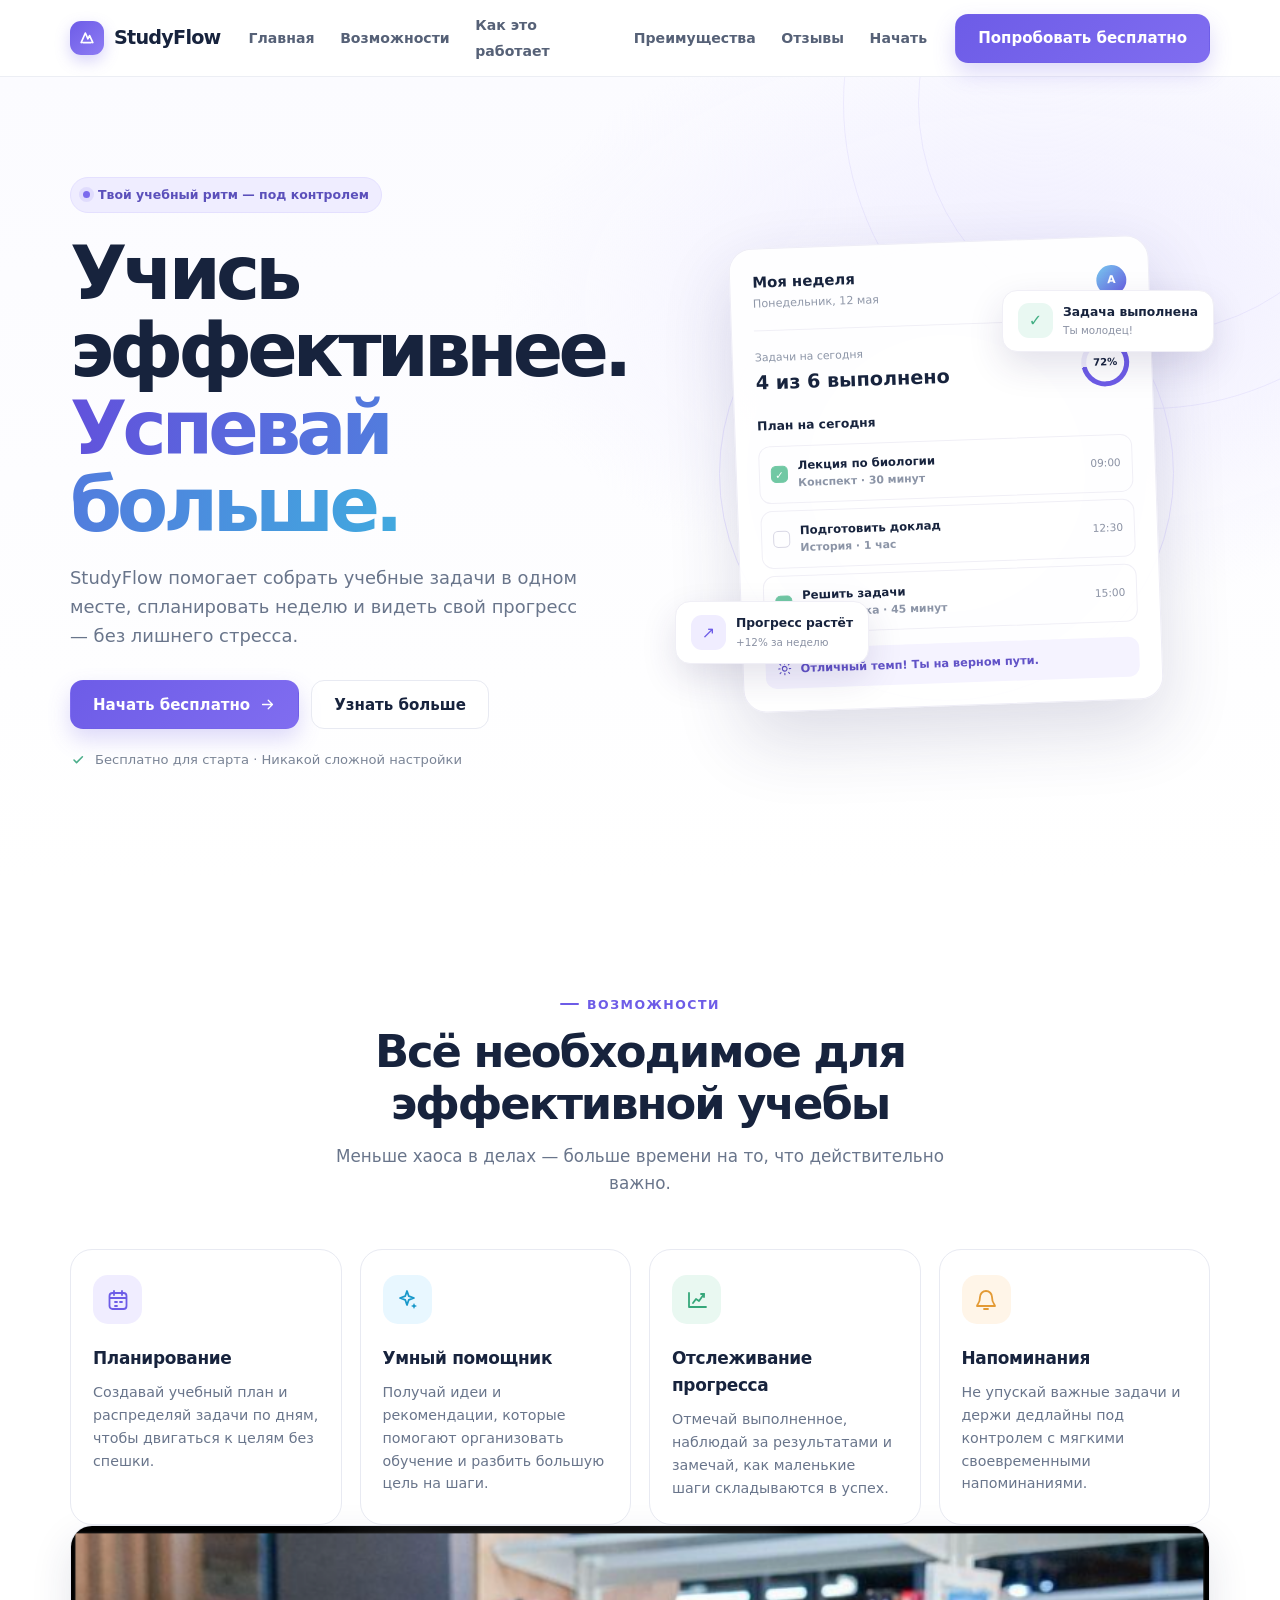
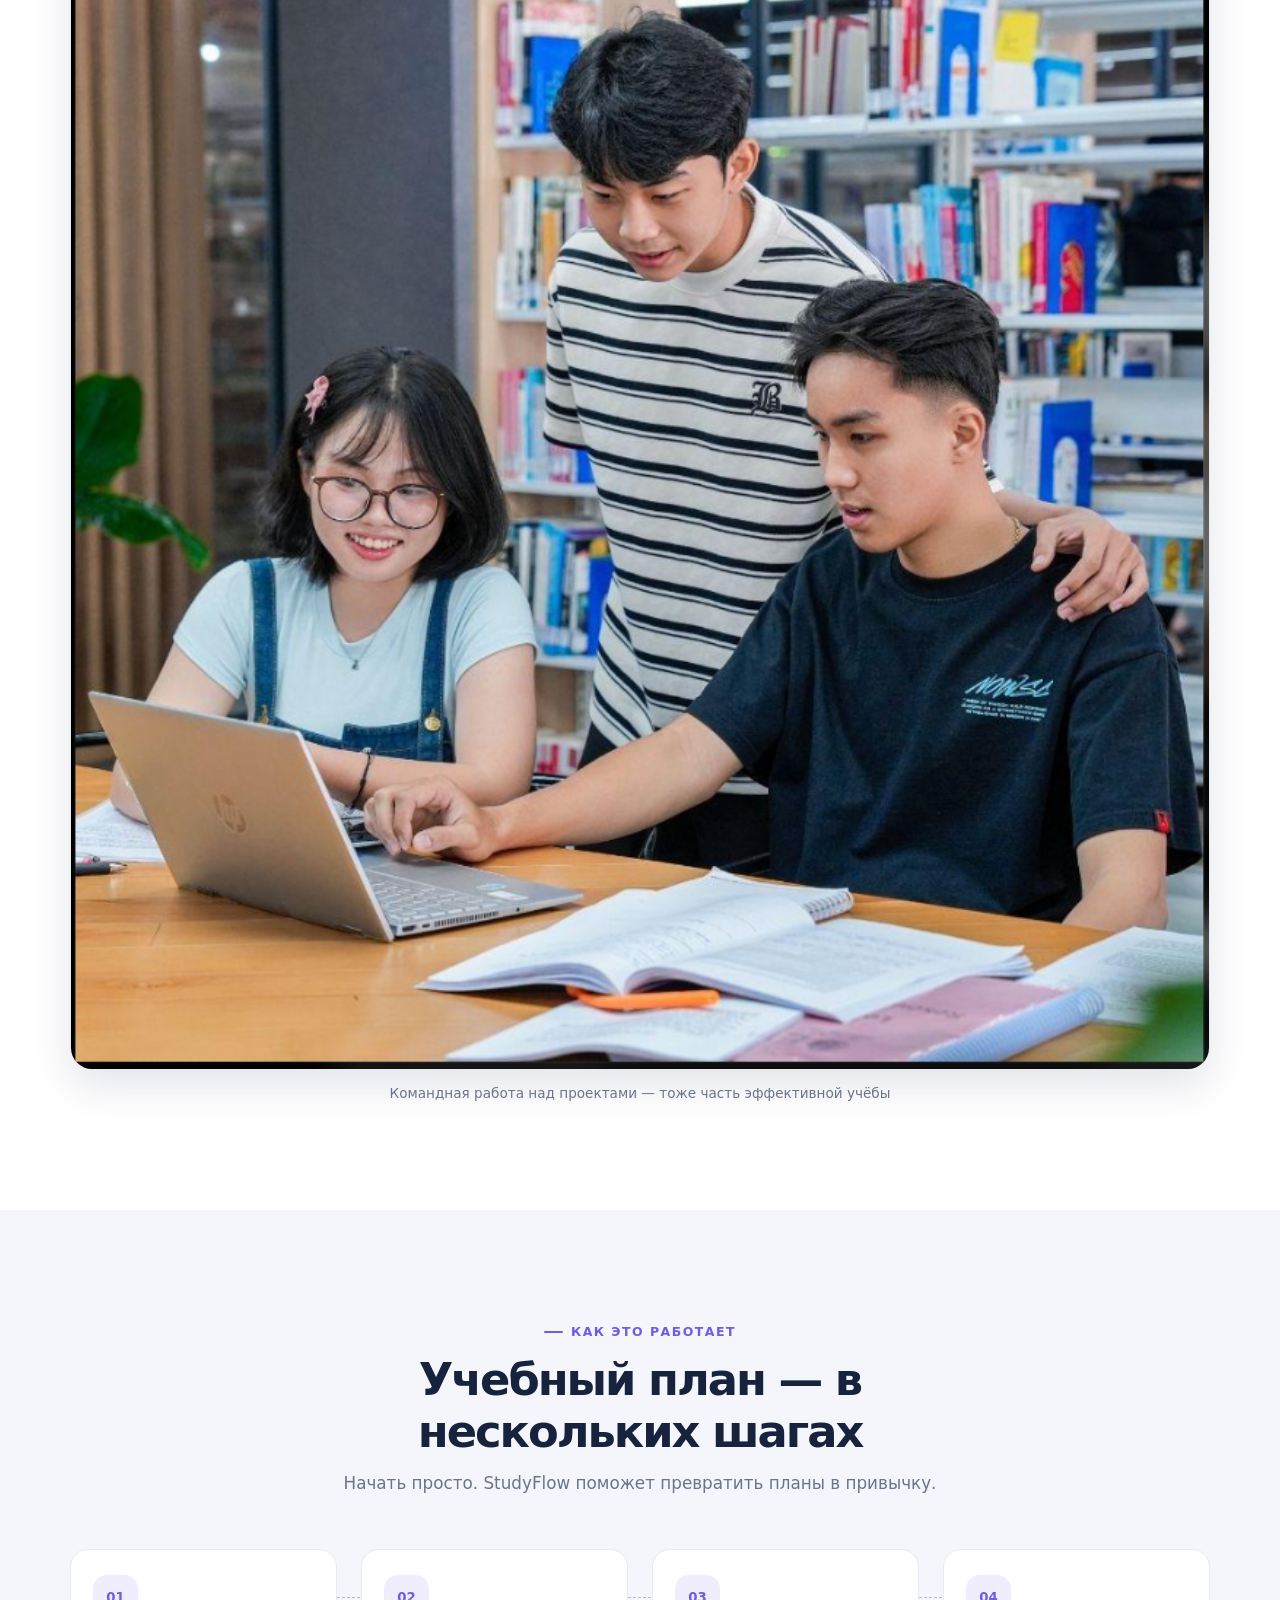
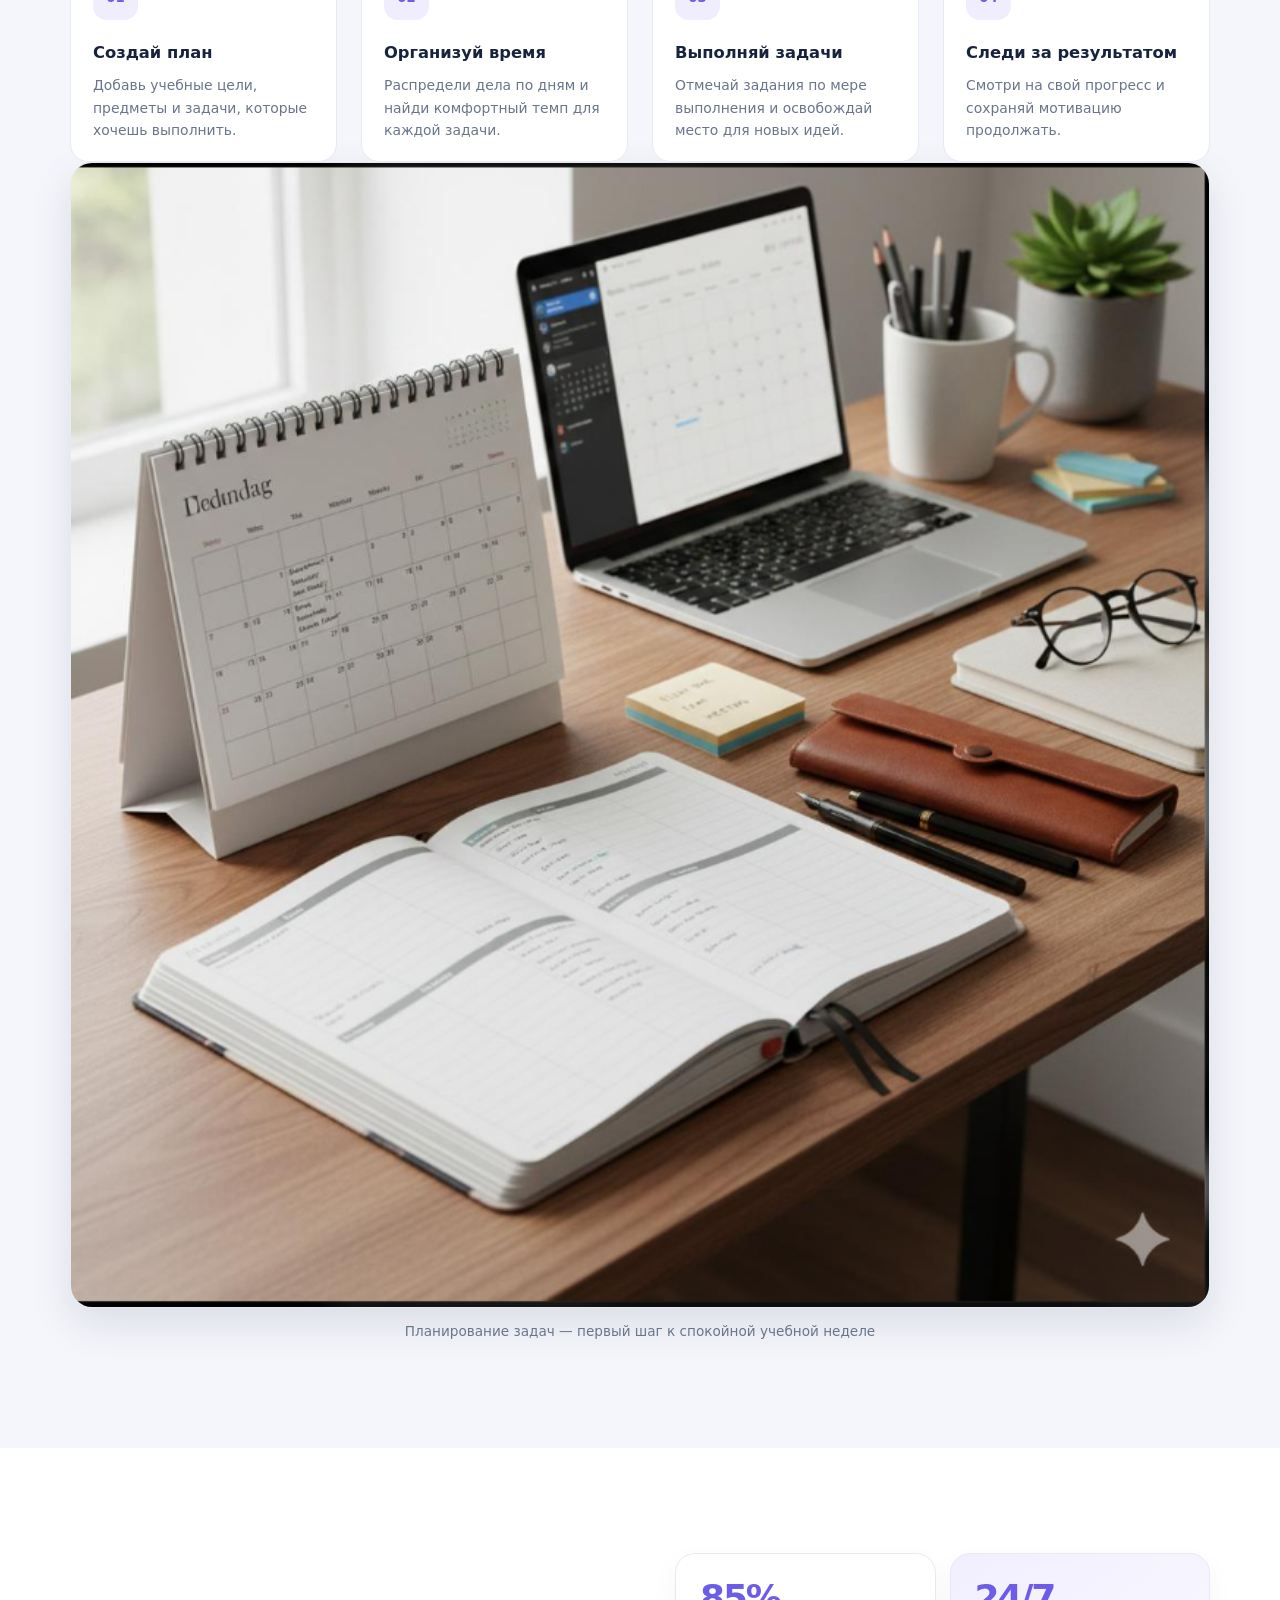
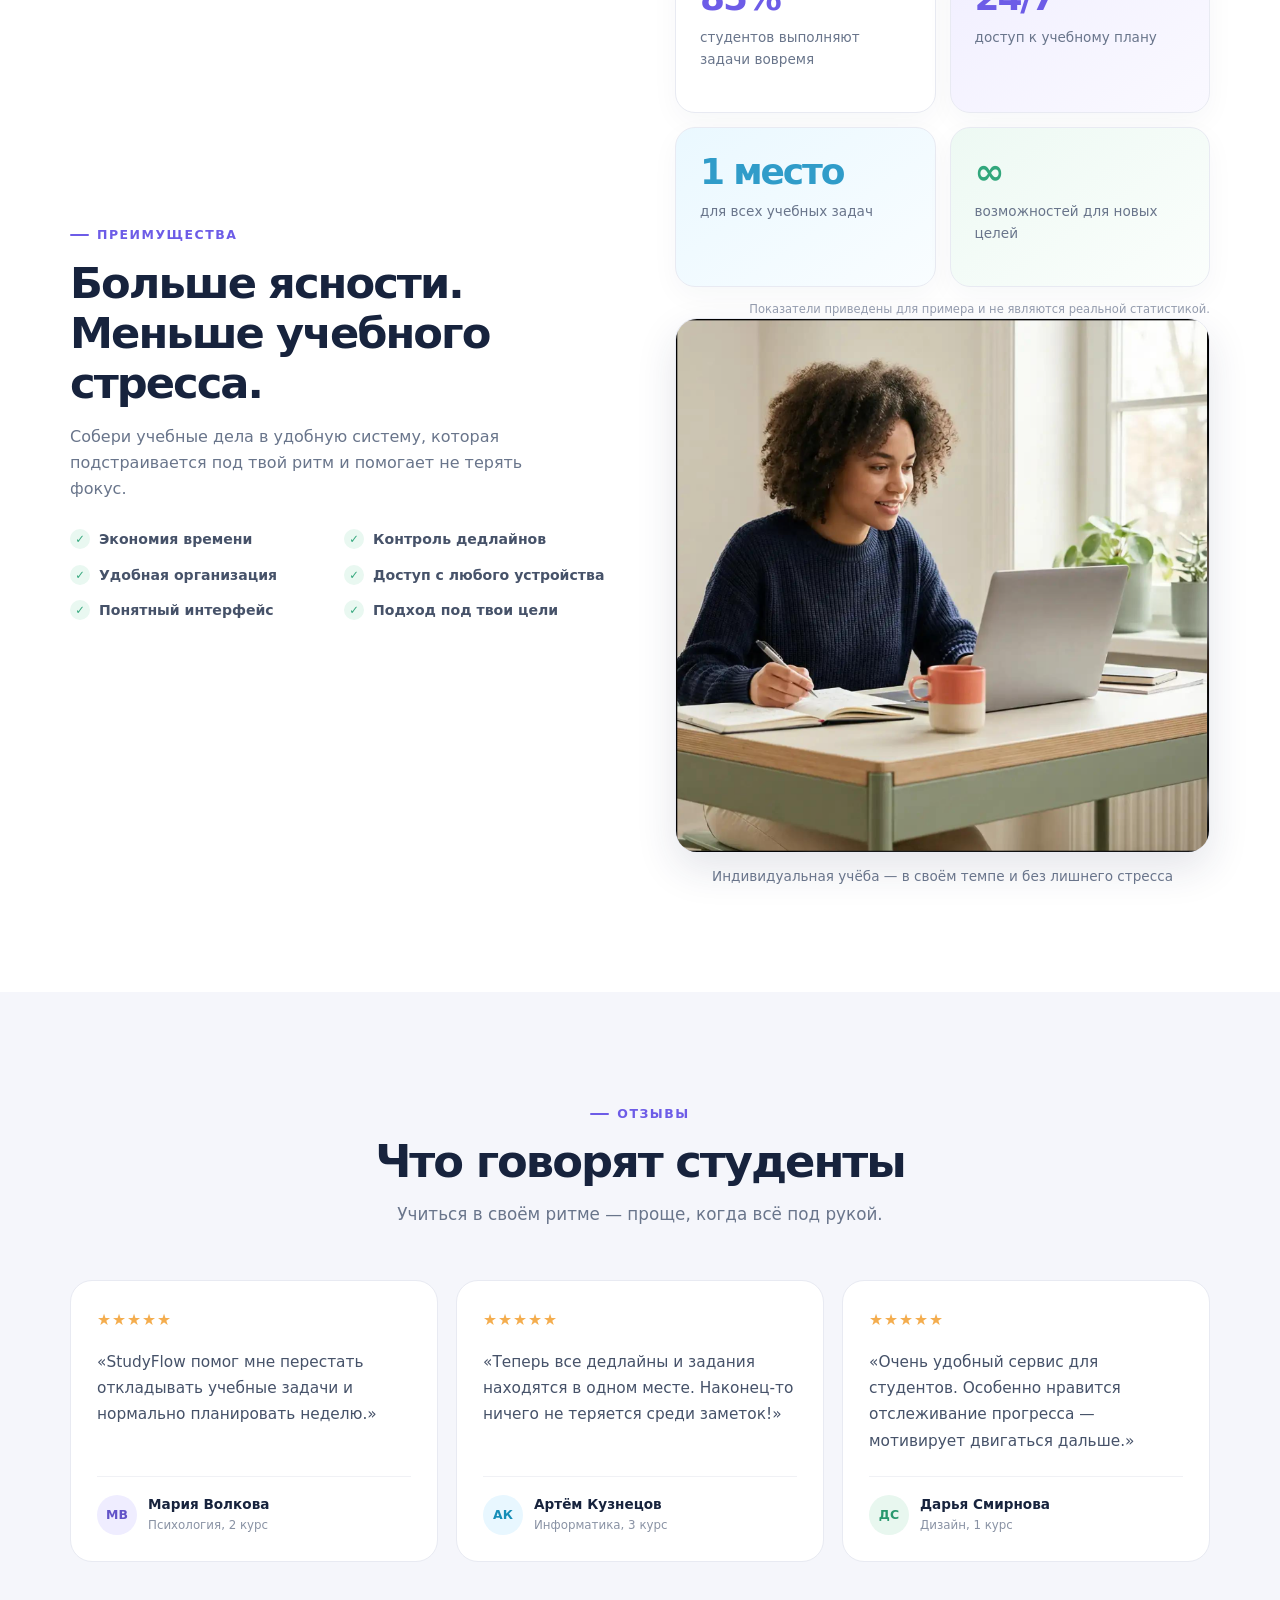
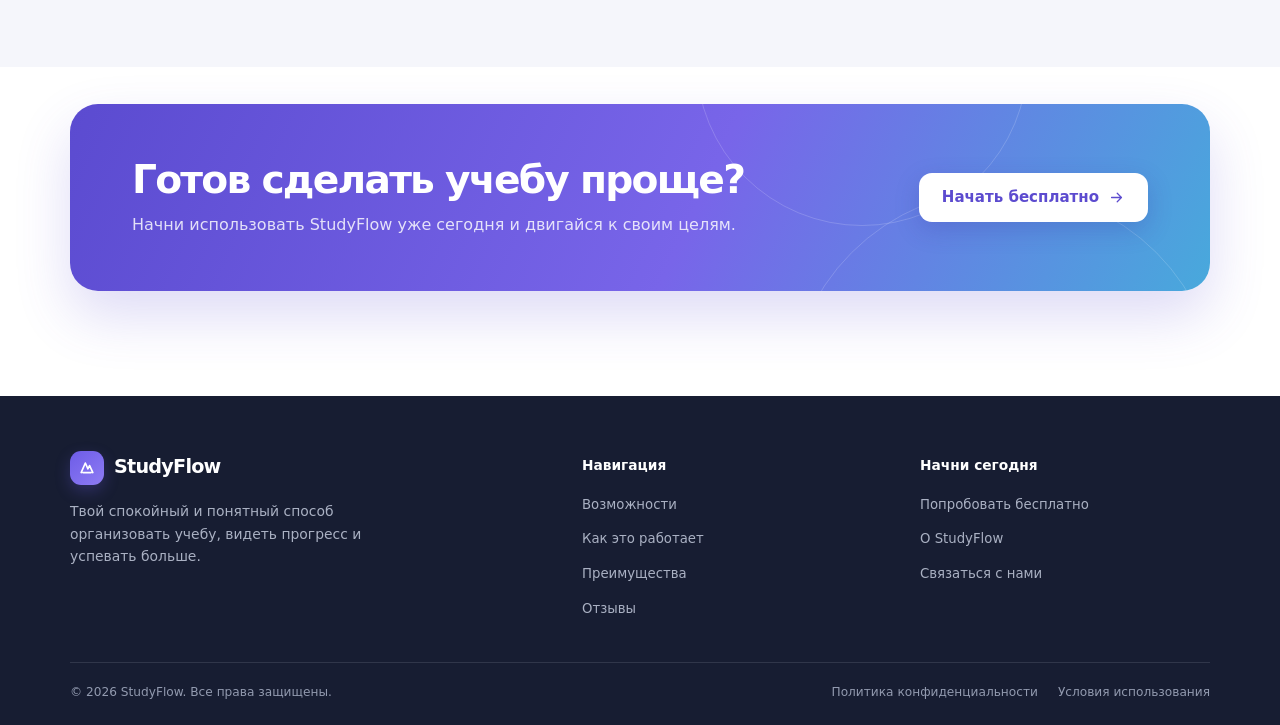
==== commit 2b0dfed2: "Remove unnecessary style tags from index.html" ====
--- a/index.html
+++ b/index.html
@@ -6,9 +6,7 @@
 	<meta name="theme-color" content="#f7f8fc">
 	<meta name="description" content="StudyFlow — планируй учебу, следи за прогрессом и успевай больше.">
 	<title>StudyFlow — учись эффективнее</title>
-	<style>
-		 <link rel="stylesheet" href="style.css">
-	</style>
+	<link rel="stylesheet" href="style.css">
 </head>
 <body>
 	<!-- Шапка сайта: логотип, навигация и мобильная кнопка меню -->
--- a/style.css
+++ b/style.css
@@ -0,0 +1,275 @@
+/* Базовые настройки и палитра */
+		:root {
+			--ink: #17233d;
+			--muted: #69758b;
+			--purple: #6d5ce7;
+			--purple-dark: #5847d1;
+			--blue: #55b6ee;
+			--pale: #f5f6fb;
+			--line: #e8eaf2;
+			--white: #fff;
+			--shadow: 0 18px 55px rgba(34, 43, 85, .09);
+			--radius: 22px;
+		}
+		* { box-sizing: border-box; }
+		html { scroll-behavior: smooth; scroll-padding-top: 88px; }
+		body {
+			margin: 0;
+			color: var(--ink);
+			background: #fff;
+			font-family: Inter, ui-sans-serif, system-ui, -apple-system, BlinkMacSystemFont, "Segoe UI", sans-serif;
+			line-height: 1.6;
+			-webkit-font-smoothing: antialiased;
+		}
+		a { color: inherit; text-decoration: none; }
+		button, input { font: inherit; }
+		.container { width: min(1140px, calc(100% - 48px)); margin-inline: auto; }
+		.section { padding: 105px 0; }
+		.section-tint { background: var(--pale); }
+		.eyebrow {
+			display: inline-flex; align-items: center; gap: 8px;
+			color: var(--purple); font-size: .78rem; font-weight: 800;
+			letter-spacing: .12em; text-transform: uppercase;
+		}
+		.eyebrow::before { content: ""; width: 19px; height: 2px; background: currentColor; border-radius: 5px; }
+		.section-heading { max-width: 660px; margin: 0 auto 52px; text-align: center; }
+		.section-heading h2 { margin: 12px 0 13px; font-size: clamp(2rem, 4vw, 2.8rem); line-height: 1.16; letter-spacing: -.045em; }
+		.section-heading p { margin: 0; color: var(--muted); font-size: 1.05rem; }
+
+		/* Верхняя панель и навигация */
+		.site-header { position: sticky; top: 0; z-index: 20; background: rgba(255,255,255,.9); border-bottom: 1px solid rgba(232,234,242,.8); backdrop-filter: blur(16px); }
+		.nav-wrap { min-height: 76px; display: flex; align-items: center; justify-content: space-between; gap: 28px; }
+		.brand { display: inline-flex; align-items: center; gap: 10px; font-size: 1.2rem; font-weight: 850; letter-spacing: -.04em; white-space: nowrap; }
+		.brand-mark { width: 34px; height: 34px; display: grid; place-items: center; color: #fff; border-radius: 11px; background: linear-gradient(140deg, var(--purple), #8e7cf4); box-shadow: 0 6px 15px #6d5ce744; }
+		.brand-mark svg { width: 20px; height: 20px; }
+		.nav-links { display: flex; align-items: center; gap: clamp(15px, 2vw, 27px); margin: 0; padding: 0; list-style: none; }
+		.nav-links a { color: #566177; font-size: .88rem; font-weight: 650; transition: color .25s ease; }
+		.nav-links a:hover, .nav-links a:focus-visible { color: var(--purple); }
+		.nav-cta { flex: 0 0 auto; }
+		.menu-toggle { display: none; width: 44px; height: 44px; border: 1px solid var(--line); border-radius: 13px; background: #fff; color: var(--ink); cursor: pointer; }
+		.menu-toggle svg { width: 22px; height: 22px; }
+
+		/* Кнопки */
+		.btn { min-height: 49px; display: inline-flex; align-items: center; justify-content: center; gap: 9px; padding: 0 22px; border: 1px solid transparent; border-radius: 13px; font-weight: 750; font-size: .94rem; cursor: pointer; transition: transform .25s ease, box-shadow .25s ease, background .25s ease, border-color .25s ease; }
+		.btn:hover { transform: translateY(-2px); }
+		.btn-primary { color: #fff; background: linear-gradient(135deg, var(--purple), #806df0); box-shadow: 0 10px 22px rgba(109,92,231,.23); }
+		.btn-primary:hover { background: linear-gradient(135deg, var(--purple-dark), #725fe6); box-shadow: 0 13px 27px rgba(109,92,231,.32); }
+		.btn-secondary { color: var(--ink); border-color: var(--line); background: rgba(255,255,255,.8); }
+		.btn-secondary:hover { border-color: #c9c2ff; box-shadow: 0 8px 20px rgba(23,35,61,.07); }
+		.btn svg { width: 17px; height: 17px; }
+
+		/* Первый экран */
+		.hero { position: relative; overflow: hidden; padding: 82px 0 94px; background: radial-gradient(ellipse at 81% 28%, #efedff 0, transparent 37%), linear-gradient(180deg, #fbfbff 0%, #fff 100%); }
+		.hero::before, .hero::after { position: absolute; content: ""; border: 1px solid rgba(109,92,231,.09); border-radius: 50%; pointer-events: none; }
+		.hero::before { width: 460px; height: 460px; top: -205px; right: -100px; }
+		.hero::after { width: 610px; height: 610px; top: -280px; right: -175px; }
+		.hero-grid { position: relative; z-index: 1; display: grid; grid-template-columns: 1.04fr .96fr; align-items: center; gap: 42px; }
+		.hero-copy { padding: 18px 0; }
+		.hero-badge { display: inline-flex; align-items: center; gap: 8px; padding: 7px 12px; color: #5b50bb; background: #efedff; border: 1px solid #e4e0ff; border-radius: 99px; font-size: .78rem; font-weight: 750; }
+		.badge-dot { width: 7px; height: 7px; background: #7b6bed; border-radius: 50%; box-shadow: 0 0 0 4px #7b6bed20; }
+		h1 { max-width: 620px; margin: 22px 0 20px; font-size: clamp(3rem, 6vw, 4.65rem); line-height: 1.04; letter-spacing: -.065em; }
+		.gradient-text { color: var(--purple); background: linear-gradient(100deg, #6251dc, #41a9df); -webkit-background-clip: text; background-clip: text; -webkit-text-fill-color: transparent; }
+		.hero-copy > p { max-width: 515px; margin: 0; color: var(--muted); font-size: 1.12rem; }
+		.hero-actions { display: flex; flex-wrap: wrap; gap: 12px; margin-top: 30px; }
+		.hero-note { display: flex; align-items: center; gap: 9px; margin-top: 20px; color: #7a8496; font-size: .82rem; }
+		.hero-note svg { width: 16px; height: 16px; color: #4cae8b; }
+		.hero-visual { min-height: 440px; display: grid; place-items: center; position: relative; }
+		.visual-orbit { position: absolute; width: min(100%, 455px); aspect-ratio: 1; border-radius: 50%; background: radial-gradient(circle at 50% 50%, #fff 0 43%, #f5f3ff 43.3% 62%, transparent 62.5%); border: 1px solid #e8e4ff; }
+		.dashboard { position: relative; width: min(100%, 420px); padding: 22px; border: 1px solid #eeedf6; border-radius: 23px; background: rgba(255,255,255,.94); box-shadow: 0 28px 70px rgba(44,42,100,.16); transform: rotate(-2deg); }
+		.dash-top { display: flex; justify-content: space-between; align-items: center; padding-bottom: 17px; border-bottom: 1px solid #f0eff6; }
+		.dash-title { font-size: .93rem; font-weight: 800; }
+		.dash-date { color: #9098a9; font-size: .7rem; }
+		.dash-avatar { width: 30px; height: 30px; display: grid; place-items: center; margin-left: auto; color: #fff; background: linear-gradient(135deg,#78c9ef,#6659df); border-radius: 50%; font-size: .68rem; font-weight: 800; }
+		.dash-summary { display: flex; justify-content: space-between; align-items: center; padding: 18px 0 16px; }
+		.dash-summary small, .task-text small { display: block; color: #8c95a7; font-size: .68rem; }
+		.dash-summary strong { display: block; margin-top: 2px; font-size: 1.2rem; }
+		.progress-ring { width: 48px; height: 48px; display: grid; place-items: center; border-radius: 50%; background: conic-gradient(var(--purple) 0 72%, #eeecfb 72%); position: relative; }
+		.progress-ring::before { content: ""; position: absolute; inset: 5px; background: white; border-radius: inherit; }
+		.progress-ring span { position: relative; font-size: .63rem; font-weight: 800; }
+		.dash-label { margin: 2px 0 9px; font-size: .77rem; font-weight: 800; }
+		.task-row { display: flex; align-items: center; gap: 10px; padding: 10px 11px; margin-top: 7px; border: 1px solid #f0eff6; border-radius: 12px; }
+		.task-check { flex: 0 0 17px; height: 17px; border: 1.5px solid #d8d7e5; border-radius: 5px; }
+		.task-check.done { display: grid; place-items: center; color: #fff; border-color: #71c8a4; background: #71c8a4; font-size: .65rem; }
+		.task-text { flex: 1; min-width: 0; font-size: .73rem; font-weight: 700; }
+		.task-time { color: #8b92a4; font-size: .66rem; white-space: nowrap; }
+		.dash-bottom { display: flex; align-items: center; gap: 8px; margin-top: 15px; padding: 11px; color: #6152c7; background: #f5f3ff; border-radius: 11px; font-size: .71rem; font-weight: 700; }
+		.dash-bottom svg { width: 16px; height: 16px; }
+		.float-card { position: absolute; display: flex; align-items: center; gap: 10px; padding: 12px 15px; background: #fff; border: 1px solid #f0eff6; border-radius: 15px; box-shadow: 0 14px 35px rgba(44,42,100,.13); animation: float 5s ease-in-out infinite; }
+		.float-card.one { top: 48px; right: -4px; }
+		.float-card.two { bottom: 42px; left: -8px; animation-delay: -2.2s; }
+		.float-icon { width: 35px; height: 35px; display: grid; place-items: center; border-radius: 11px; background: #e9f8f2; color: #41ae83; font-size: 1rem; }
+		.float-card.two .float-icon { color: #6d5ce7; background: #f0edff; }
+		.float-card strong { display: block; font-size: .77rem; }
+		.float-card small { display: block; color: #8b92a4; font-size: .65rem; }
+		@keyframes float { 0%,100% { transform: translateY(0); } 50% { transform: translateY(-7px); } }
+
+		/* Возможности */
+		.features-grid { display: grid; grid-template-columns: repeat(4, 1fr); gap: 18px; }
+		.feature-card { min-height: 245px; padding: 25px 22px; background: #fff; border: 1px solid var(--line); border-radius: var(--radius); transition: transform .3s ease, box-shadow .3s ease, border-color .3s ease; }
+		.feature-card:hover { transform: translateY(-7px); border-color: #d8d2ff; box-shadow: var(--shadow); }
+		.icon-box { width: 49px; height: 49px; display: grid; place-items: center; margin-bottom: 21px; color: var(--purple); background: #f0edff; border-radius: 15px; }
+		.feature-card:nth-child(2) .icon-box { color: #1898ca; background: #e8f7ff; }
+		.feature-card:nth-child(3) .icon-box { color: #36a77a; background: #e9f8f1; }
+		.feature-card:nth-child(4) .icon-box { color: #e39a35; background: #fff5e8; }
+		.icon-box svg { width: 24px; height: 24px; }
+		.feature-card h3 { margin: 0 0 9px; font-size: 1.06rem; letter-spacing: -.02em; }
+		.feature-card p { margin: 0; color: var(--muted); font-size: .89rem; }
+
+		/* Последовательность шагов */
+		.steps-grid { display: grid; grid-template-columns: repeat(4, 1fr); gap: 24px; position: relative; }
+		.step { position: relative; padding: 25px 22px 20px; border-radius: 18px; background: #fff; border: 1px solid var(--line); }
+		.step:not(:last-child)::after { content: ""; position: absolute; top: 47px; left: calc(100% + 1px); width: 23px; border-top: 1px dashed #b9b1f2; z-index: 2; }
+		.step-num { width: 45px; height: 45px; display: grid; place-items: center; color: var(--purple); background: #f0edff; border-radius: 14px; font-weight: 850; font-size: .83rem; }
+		.step h3 { margin: 20px 0 8px; font-size: 1.02rem; }
+		.step p { margin: 0; color: var(--muted); font-size: .87rem; }
+
+		/* Преимущества и демонстрационные показатели */
+		.benefits-layout { display: grid; grid-template-columns: 1fr 1fr; align-items: center; gap: 70px; }
+		.benefits-copy h2 { max-width: 510px; margin: 14px 0 16px; font-size: clamp(2rem, 4vw, 2.7rem); line-height: 1.15; letter-spacing: -.045em; }
+		.benefits-copy > p { max-width: 500px; margin: 0; color: var(--muted); }
+		.benefit-list { display: grid; grid-template-columns: 1fr 1fr; gap: 13px; margin: 27px 0 0; padding: 0; list-style: none; }
+		.benefit-list li { display: flex; align-items: center; gap: 9px; color: #465269; font-size: .88rem; font-weight: 650; }
+		.check { flex: 0 0 20px; width: 20px; height: 20px; display: grid; place-items: center; color: #34a77d; background: #e9f8f1; border-radius: 50%; font-size: .72rem; font-weight: 900; }
+		.stats-grid { display: grid; grid-template-columns: 1fr 1fr; gap: 14px; }
+		.stat-card { min-height: 160px; padding: 24px; border: 1px solid var(--line); border-radius: 20px; background: #fff; box-shadow: 0 9px 28px rgba(34,43,85,.04); }
+		.stat-card:nth-child(2) { background: linear-gradient(145deg, #f1efff, #faf9ff); }
+		.stat-card:nth-child(3) { background: linear-gradient(145deg, #eaf8ff, #f9fdff); }
+		.stat-card:nth-child(4) { background: linear-gradient(145deg, #edf9f3, #fbfefc); }
+		.stat-card strong { display: block; color: var(--purple); font-size: 2.25rem; line-height: 1.1; letter-spacing: -.06em; }
+		.stat-card:nth-child(3) strong { color: #309cc9; }
+		.stat-card:nth-child(4) strong { color: #31a77c; }
+		.stat-card p { margin: 10px 0 0; color: var(--muted); font-size: .85rem; }
+		.demo-note { margin-top: 13px; color: #939bad; font-size: .72rem; text-align: right; }
+
+		/* Отзывы */
+		.reviews-grid { display: grid; grid-template-columns: repeat(3, 1fr); gap: 18px; }
+		.review-card { padding: 26px; border: 1px solid var(--line); border-radius: var(--radius); background: #fff; transition: transform .3s ease, box-shadow .3s ease; }
+		.review-card:hover { transform: translateY(-5px); box-shadow: var(--shadow); }
+		.stars { display: flex; gap: 3px; color: #f4ad4e; font-size: .98rem; letter-spacing: .06em; }
+		.review-card blockquote { min-height: 105px; margin: 17px 0 22px; color: #465269; font-size: .96rem; line-height: 1.7; }
+		.review-person { display: flex; align-items: center; gap: 11px; padding-top: 17px; border-top: 1px solid #f0f1f5; }
+		.person-avatar { width: 40px; height: 40px; display: grid; place-items: center; color: #6253c8; background: #efedff; border-radius: 50%; font-size: .78rem; font-weight: 850; }
+		.review-card:nth-child(2) .person-avatar { color: #168eb8; background: #e8f7ff; }
+		.review-card:nth-child(3) .person-avatar { color: #29986e; background: #e8f7ef; }
+		.review-person strong { display: block; font-size: .85rem; }
+		.review-person small { display: block; color: #8992a4; font-size: .74rem; }
+
+		/* Фотографии в разделах */
+		.photo-figure { margin: 0; }
+		.photo-figure img { width: 100%; height: auto; display: block; border: 1px solid var(--line); border-radius: var(--radius); box-shadow: 0 16px 40px rgba(34,43,85,.12); transition: transform .3s ease, box-shadow .3s ease; }
+		.photo-figure img:hover { transform: translateY(-4px); box-shadow: 0 22px 48px rgba(34,43,85,.15); }
+		.photo-caption { margin: 13px 0 0; color: var(--muted); font-size: .85rem; text-align: center; }
+
+		/* Форма регистрации / Контакты */
+		.signup-section { padding: 80px 0 100px; background: linear-gradient(180deg, #f5f6fb 0%, #fff 100%); }
+		.signup-container { max-width: 580px; margin: 0 auto; padding: 40px; background: #fff; border: 1px solid var(--line); border-radius: 24px; box-shadow: var(--shadow); }
+		.form-group { margin-bottom: 20px; text-align: left; }
+		.form-group label { display: block; margin-bottom: 8px; color: var(--ink); font-size: .9rem; font-weight: 700; }
+		.form-input { width: 100%; padding: 14px 18px; border: 1.5px solid var(--line); border-radius: 12px; font-size: .95rem; outline: none; transition: border-color .2s; }
+		.form-input:focus { border-color: var(--purple); }
+		.form-error { display: none; margin-top: 5px; color: #e74c3c; font-size: .8rem; }
+		.form-group.error .form-input { border-color: #e74c3c; }
+		.form-group.error .form-error { display: block; }
+		.signup-btn { width: 100%; margin-top: 10px; }
+
+		/* Финальный призыв */
+		.cta-section { padding: 37px 0 105px; }
+		.cta-panel { position: relative; overflow: hidden; display: flex; align-items: center; justify-content: space-between; gap: 28px; padding: 53px 62px; color: #fff; border-radius: 28px; background: linear-gradient(115deg, #5b4bd0, #7865e9 55%, #48a9dc); box-shadow: 0 25px 55px rgba(91,75,208,.2); }
+		.cta-panel::before, .cta-panel::after { content: ""; position: absolute; border: 1px solid rgba(255,255,255,.17); border-radius: 50%; pointer-events: none; }
+		.cta-panel::before { width: 330px; height: 330px; top: -210px; right: 16%; }
+		.cta-panel::after { width: 430px; height: 430px; bottom: -330px; right: -10px; }
+		.cta-copy, .cta-panel .btn { position: relative; z-index: 1; }
+		.cta-copy h2 { margin: 0 0 9px; font-size: clamp(1.8rem, 4vw, 2.45rem); line-height: 1.18; letter-spacing: -.045em; }
+		.cta-copy p { margin: 0; color: rgba(255,255,255,.82); }
+		.cta-panel .btn { flex: 0 0 auto; color: #5c4bcf; background: #fff; box-shadow: 0 8px 24px #34279b35; }
+		.cta-panel .btn:hover { background: #f6f4ff; }
+
+		/* Подвал */
+		.site-footer { padding: 55px 0 22px; background: #171d32; color: #fff; }
+		.footer-top { display: grid; grid-template-columns: 1.6fr 1fr 1fr; gap: 48px; padding-bottom: 42px; }
+		.footer-brand .brand { color: #fff; }
+		.footer-brand p { max-width: 330px; margin: 15px 0 0; color: #aab1c3; font-size: .87rem; }
+		.footer-title { margin: 3px 0 15px; font-size: .86rem; font-weight: 800; }
+		.footer-links { display: grid; gap: 9px; margin: 0; padding: 0; list-style: none; }
+		.footer-links a { color: #aab1c3; font-size: .83rem; transition: color .2s ease; }
+		.footer-links a:hover { color: #fff; }
+		.footer-bottom { display: flex; flex-wrap: wrap; align-items: center; justify-content: space-between; gap: 12px; padding-top: 20px; border-top: 1px solid #30364a; color: #929aaf; font-size: .76rem; }
+		.legal-links { display: flex; flex-wrap: wrap; gap: 20px; }
+		.legal-links a:hover { color: #fff; }
+
+		/* Уведомление об условном старте регистрации */
+		.toast { position: fixed; right: 24px; bottom: 24px; z-index: 50; max-width: min(390px, calc(100% - 32px)); padding: 15px 19px; color: #fff; background: #202943; border: 1px solid #39435f; border-radius: 14px; box-shadow: 0 15px 40px #10172d40; opacity: 0; transform: translateY(14px); pointer-events: none; transition: opacity .25s ease, transform .25s ease; font-size: .9rem; }
+		.toast.show { opacity: 1; transform: translateY(0); }
+		:focus-visible { outline: 3px solid #8d80f4; outline-offset: 3px; }
+
+		/* Планшеты и телефоны */
+		@media (max-width: 980px) {
+			.nav-links { gap: 13px; }
+			.nav-links a { font-size: .79rem; }
+			.nav-cta { padding-inline: 15px; font-size: .83rem; }
+			.hero-grid { gap: 20px; }
+			.features-grid { grid-template-columns: repeat(2, 1fr); }
+			.benefits-layout { gap: 35px; }
+			.steps-grid { gap: 16px; }
+			.step { padding-inline: 17px; }
+			.step:not(:last-child)::after { width: 15px; }
+		}
+		@media (max-width: 760px) {
+			.container { width: min(100% - 36px, 560px); }
+			.section { padding: 78px 0; }
+			.nav-wrap { min-height: 68px; }
+			.menu-toggle { display: grid; place-items: center; margin-left: auto; }
+			.nav-cta { display: none; }
+			.nav-links { position: absolute; top: calc(100% + 1px); left: 0; right: 0; display: none; align-items: stretch; gap: 0; padding: 9px 18px 16px; background: #fff; border-bottom: 1px solid var(--line); box-shadow: 0 15px 20px #17233d0d; }
+			.nav-links.open { display: flex; flex-direction: column; }
+			.nav-links li a { display: block; padding: 11px 7px; font-size: .94rem; }
+			.hero { padding: 55px 0 62px; }
+			.hero-grid { grid-template-columns: 1fr; gap: 20px; }
+			.hero-copy { text-align: center; }
+			.hero-copy > p { margin-inline: auto; }
+			.hero-actions, .hero-note { justify-content: center; }
+			h1 { margin-inline: auto; font-size: clamp(2.8rem, 11vw, 4rem); }
+			.hero-visual { min-height: 390px; }
+			.dashboard { width: min(100% - 20px, 420px); }
+			.visual-orbit { width: min(100%, 390px); }
+			.float-card.one { right: -3px; }
+			.float-card.two { left: -3px; }
+			.steps-grid { grid-template-columns: repeat(2, 1fr); gap: 14px; }
+			.step:not(:last-child)::after { display: none; }
+			.benefits-layout { grid-template-columns: 1fr; gap: 34px; }
+			.reviews-grid { grid-template-columns: 1fr; }
+			.review-card blockquote { min-height: 0; }
+			.cta-section { padding: 10px 0 78px; }
+			.cta-panel { align-items: flex-start; flex-direction: column; padding: 38px 30px; }
+			.footer-top { grid-template-columns: 1fr 1fr; gap: 30px; }
+			.footer-brand { grid-column: 1 / -1; }
+		}
+		@media (max-width: 480px) {
+			.container { width: calc(100% - 32px); }
+			.section-heading { margin-bottom: 34px; }
+			.section-heading h2 { font-size: 2rem; }
+			.hero-badge { font-size: .7rem; }
+			h1 { font-size: 2.8rem; }
+			.hero-copy > p { font-size: 1rem; }
+			.hero-actions { flex-direction: column; }
+			.hero-actions .btn { width: 100%; }
+			.hero-visual { min-height: 350px; }
+			.dashboard { padding: 16px; }
+			.float-card { padding: 9px 11px; }
+			.float-card.one { top: 24px; }
+			.float-card.two { bottom: 20px; }
+			.features-grid, .steps-grid { grid-template-columns: 1fr; }
+			.feature-card { min-height: auto; }
+			.benefit-list { grid-template-columns: 1fr; }
+			.stats-grid { gap: 10px; }
+			.stat-card { min-height: 140px; padding: 18px; }
+			.stat-card strong { font-size: 1.9rem; }
+			.cta-panel { padding: 32px 23px; }
+			.cta-panel .btn { width: 100%; }
+			.footer-top { grid-template-columns: 1fr 1fr; gap: 23px 14px; }
+			.footer-bottom { align-items: flex-start; flex-direction: column; }
+			.signup-container { padding: 25px 18px; }
+		}
+		@media (prefers-reduced-motion: reduce) {
+			*, *::before, *::after { scroll-behavior: auto !important; animation-duration: .01ms !important; transition-duration: .01ms !important; }
+		}
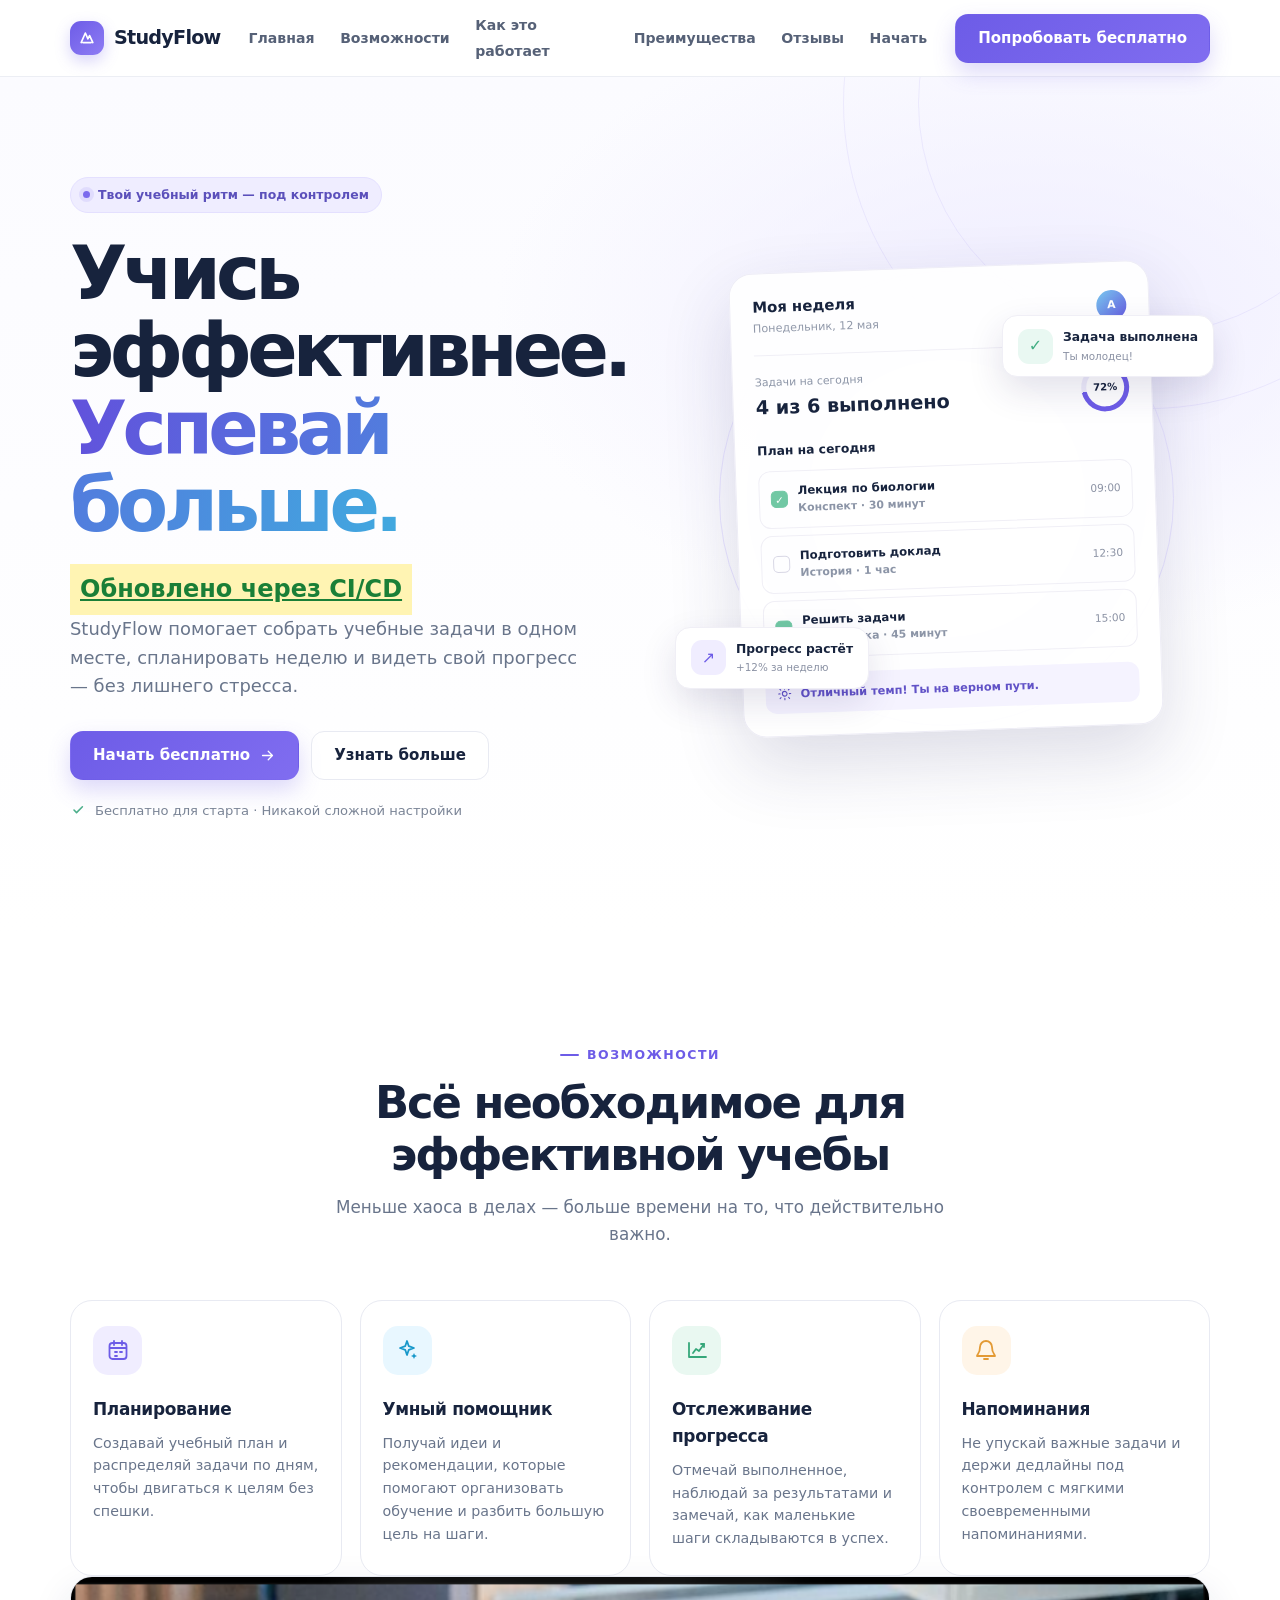
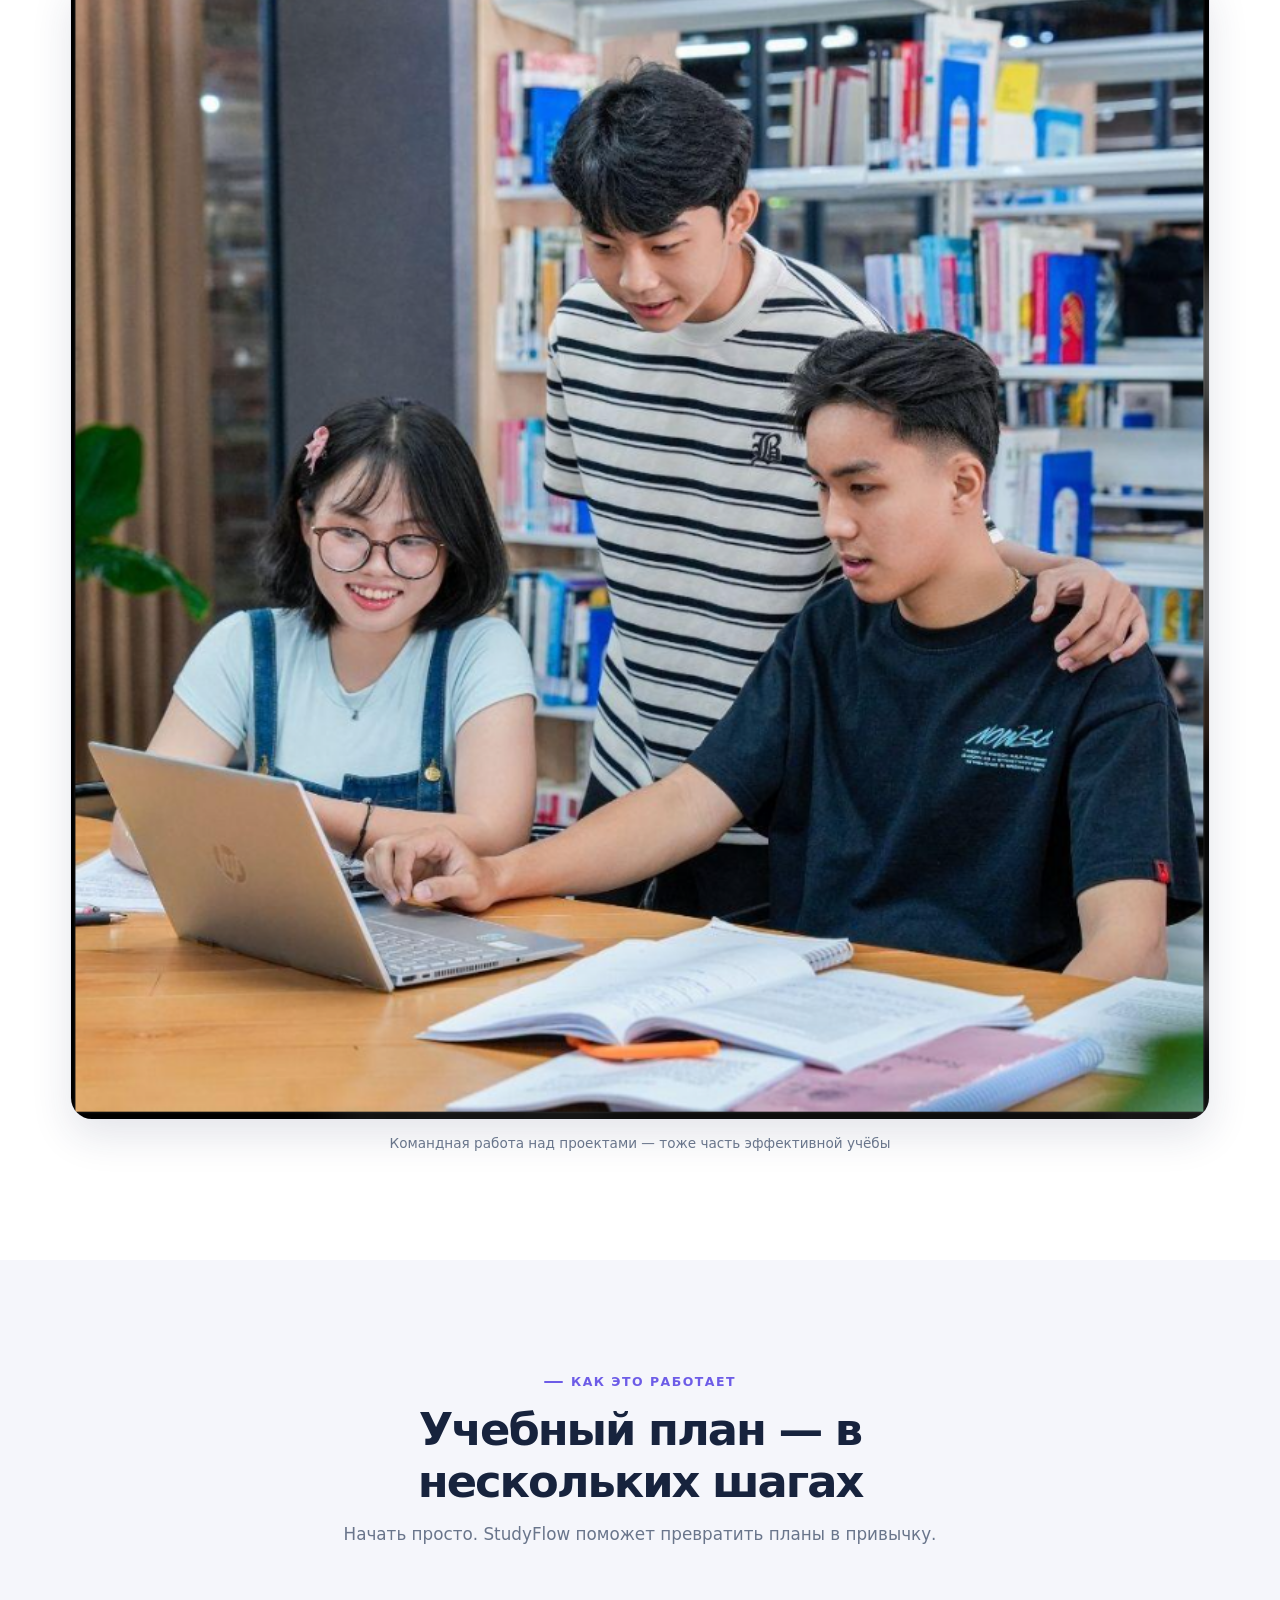
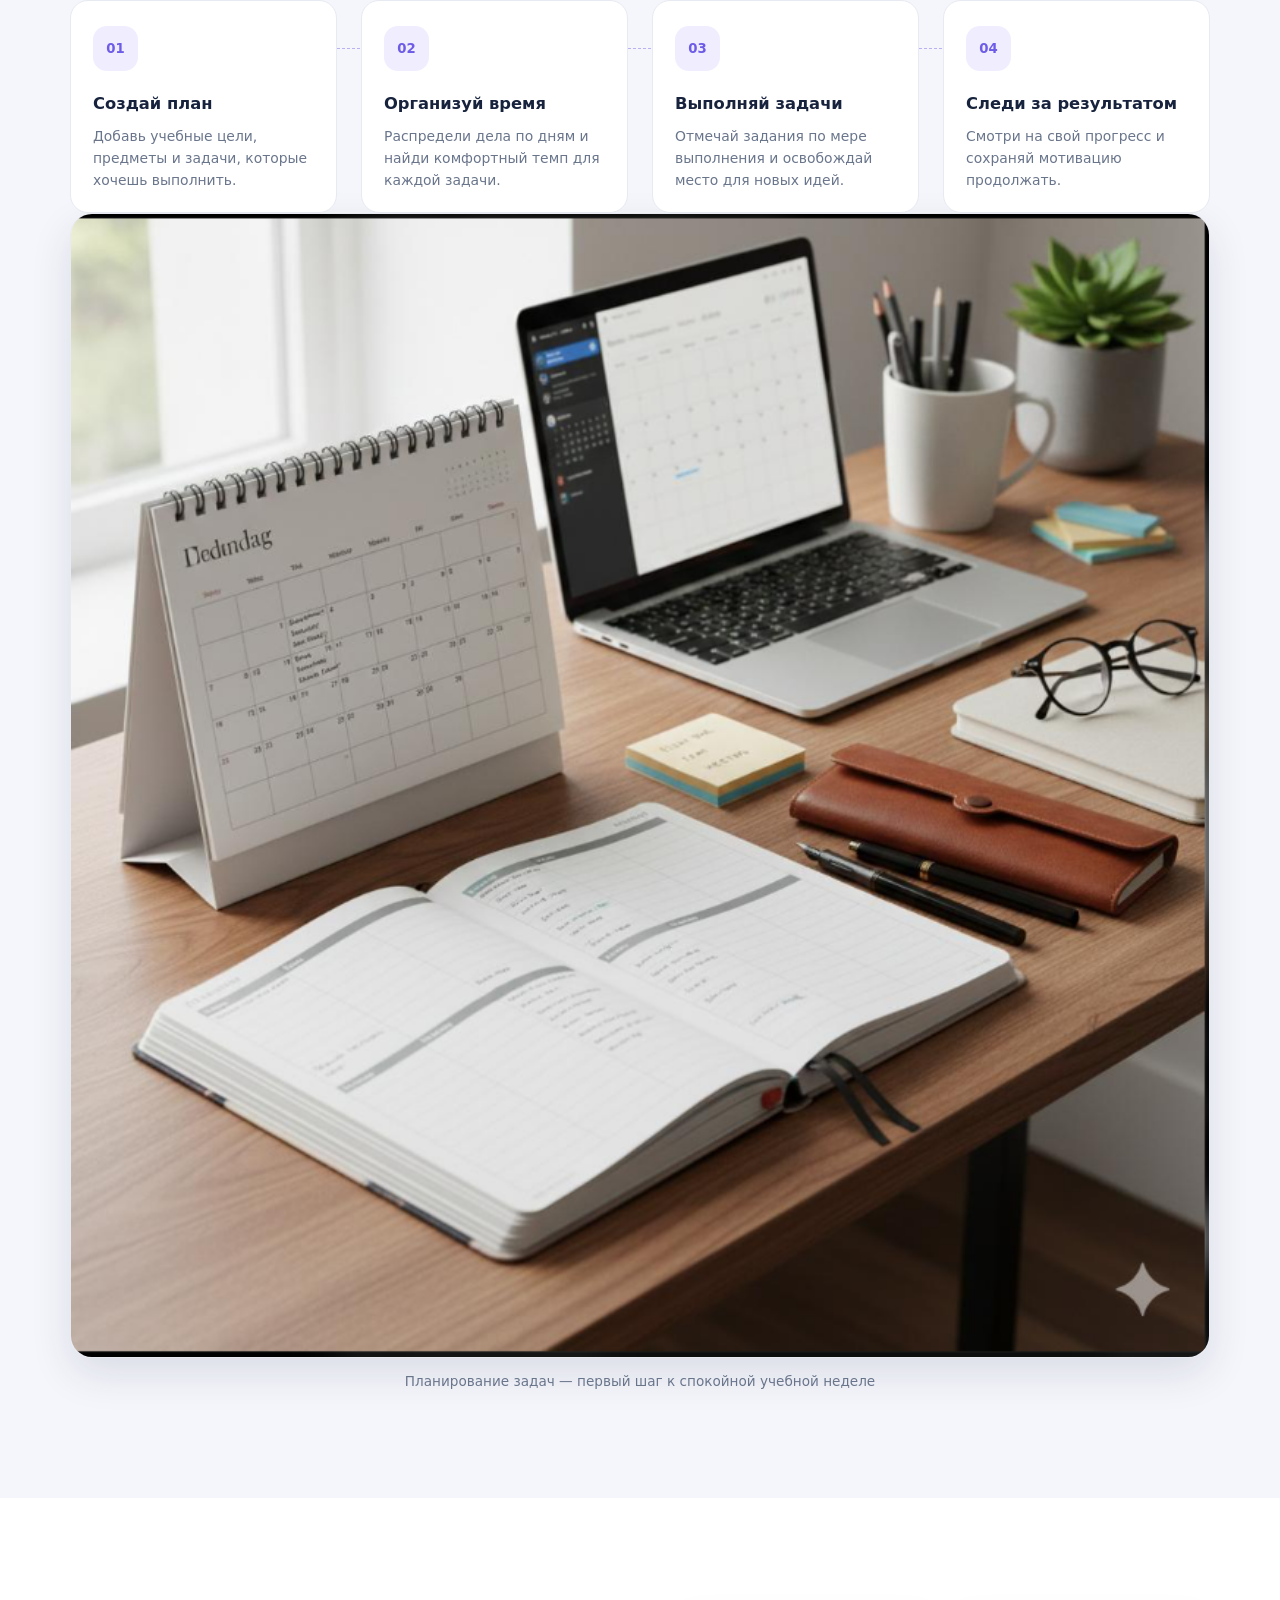
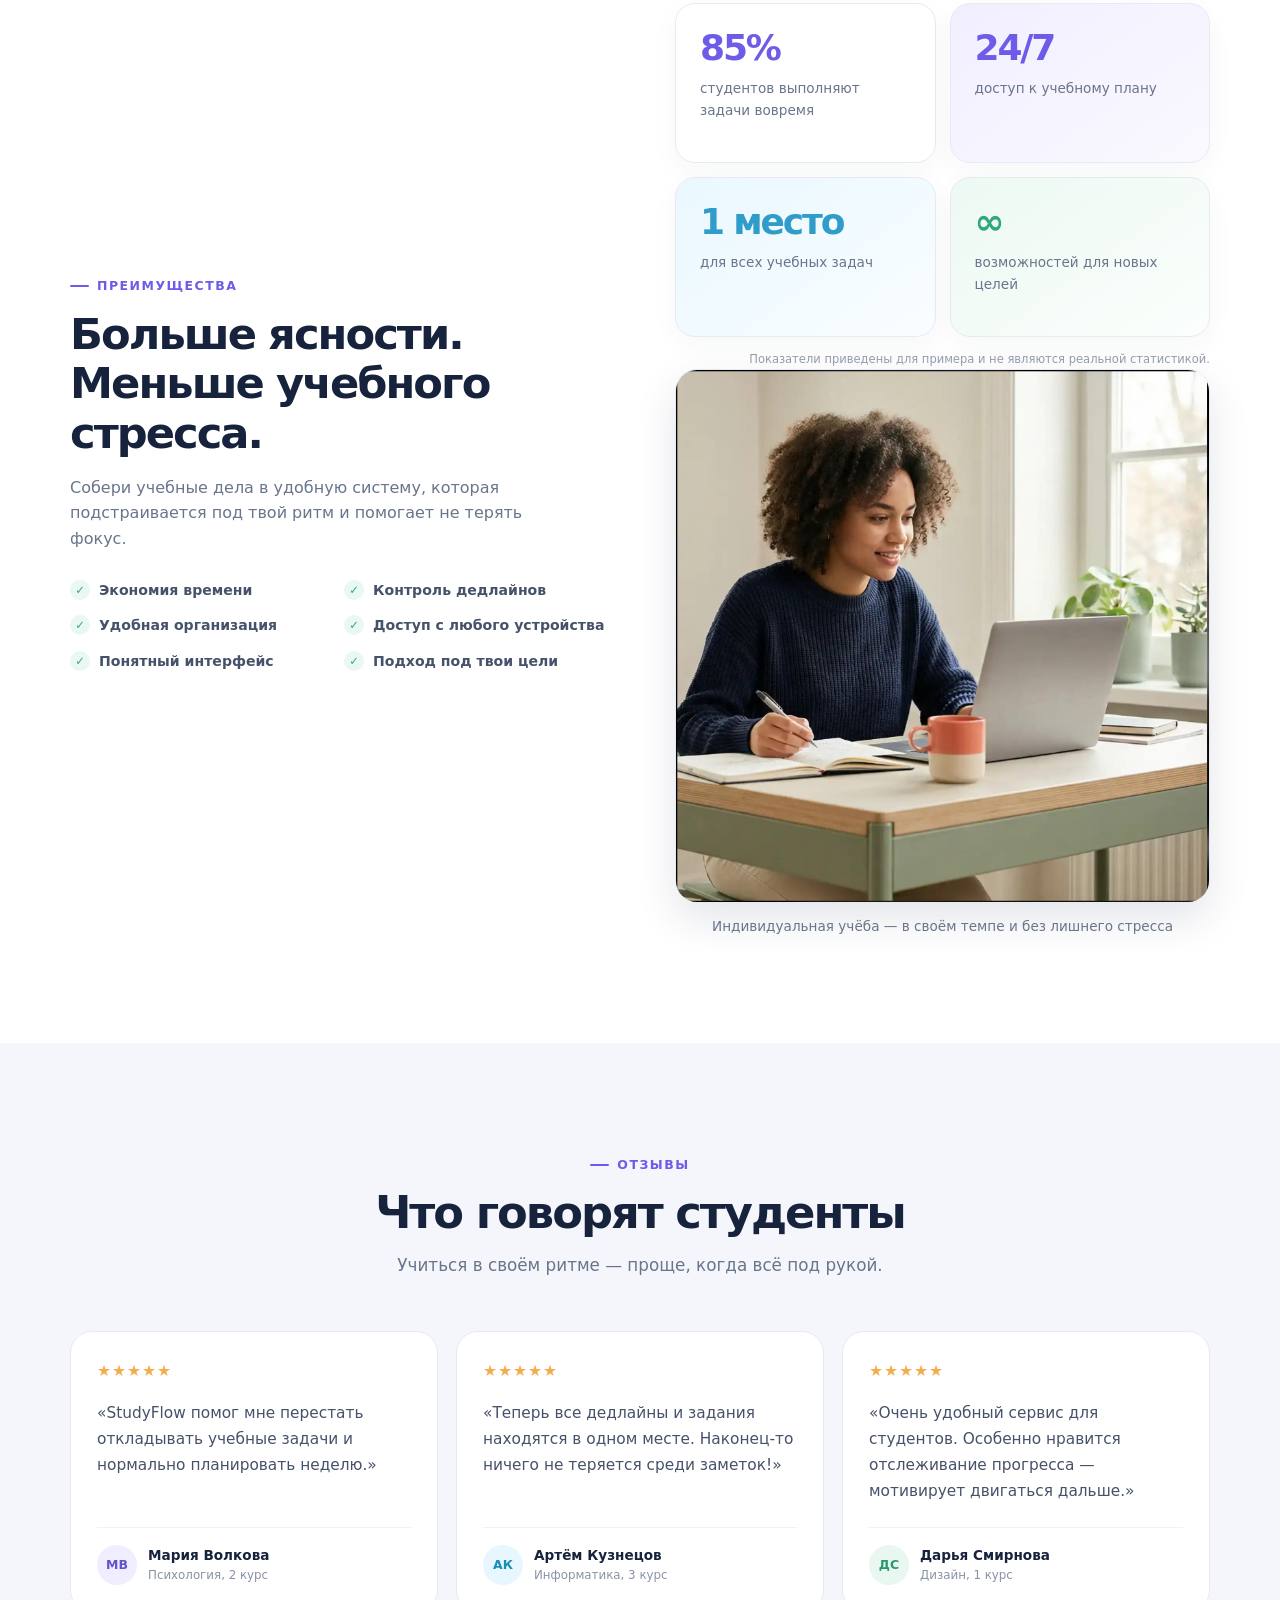
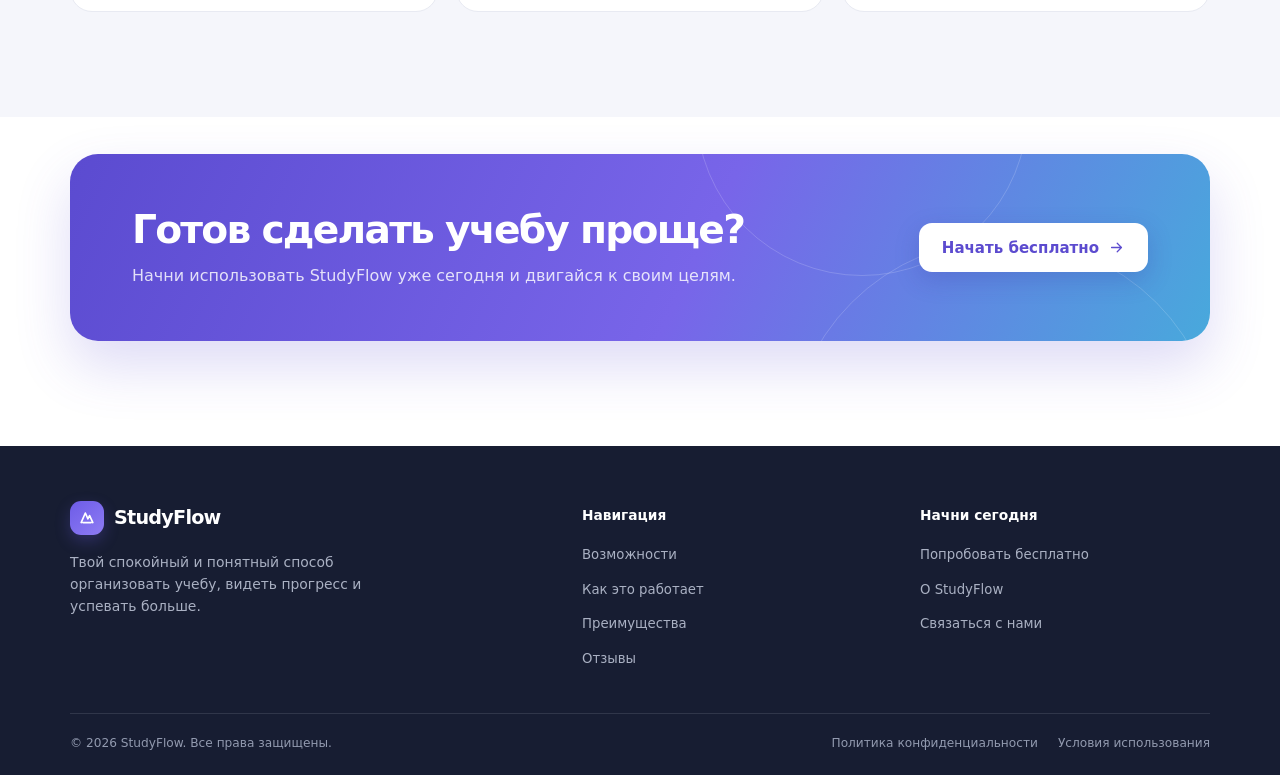
==== commit 8461d84b: "Add CI/CD update message to hero section" ====
--- a/index.html
+++ b/index.html
@@ -40,6 +40,7 @@
 				<div class="hero-copy">
 					<span class="hero-badge"><span class="badge-dot"></span> Твой учебный ритм — под контролем</span>
 					<h1 id="hero-title">Учись эффективнее. <span class="gradient-text">Успевай больше.</span></h1>
+					   <p style="font-size:24px; font-weight:bold; text-decoration:underline; color:#1a7f37; background:#fff4b3; padding:6px 10px; display:inline-block;">Обновлено через CI/CD</p>
 					<p>StudyFlow помогает собрать учебные задачи в одном месте, спланировать неделю и видеть свой прогресс — без лишнего стресса.</p>
 					<div class="hero-actions">
 						<button class="btn btn-primary" type="button" data-start>Начать бесплатно <svg viewBox="0 0 24 24" fill="none" aria-hidden="true"><path d="M5 12h14m-6-6 6 6-6 6" stroke="currentColor" stroke-width="1.8" stroke-linecap="round" stroke-linejoin="round"/></svg></button>
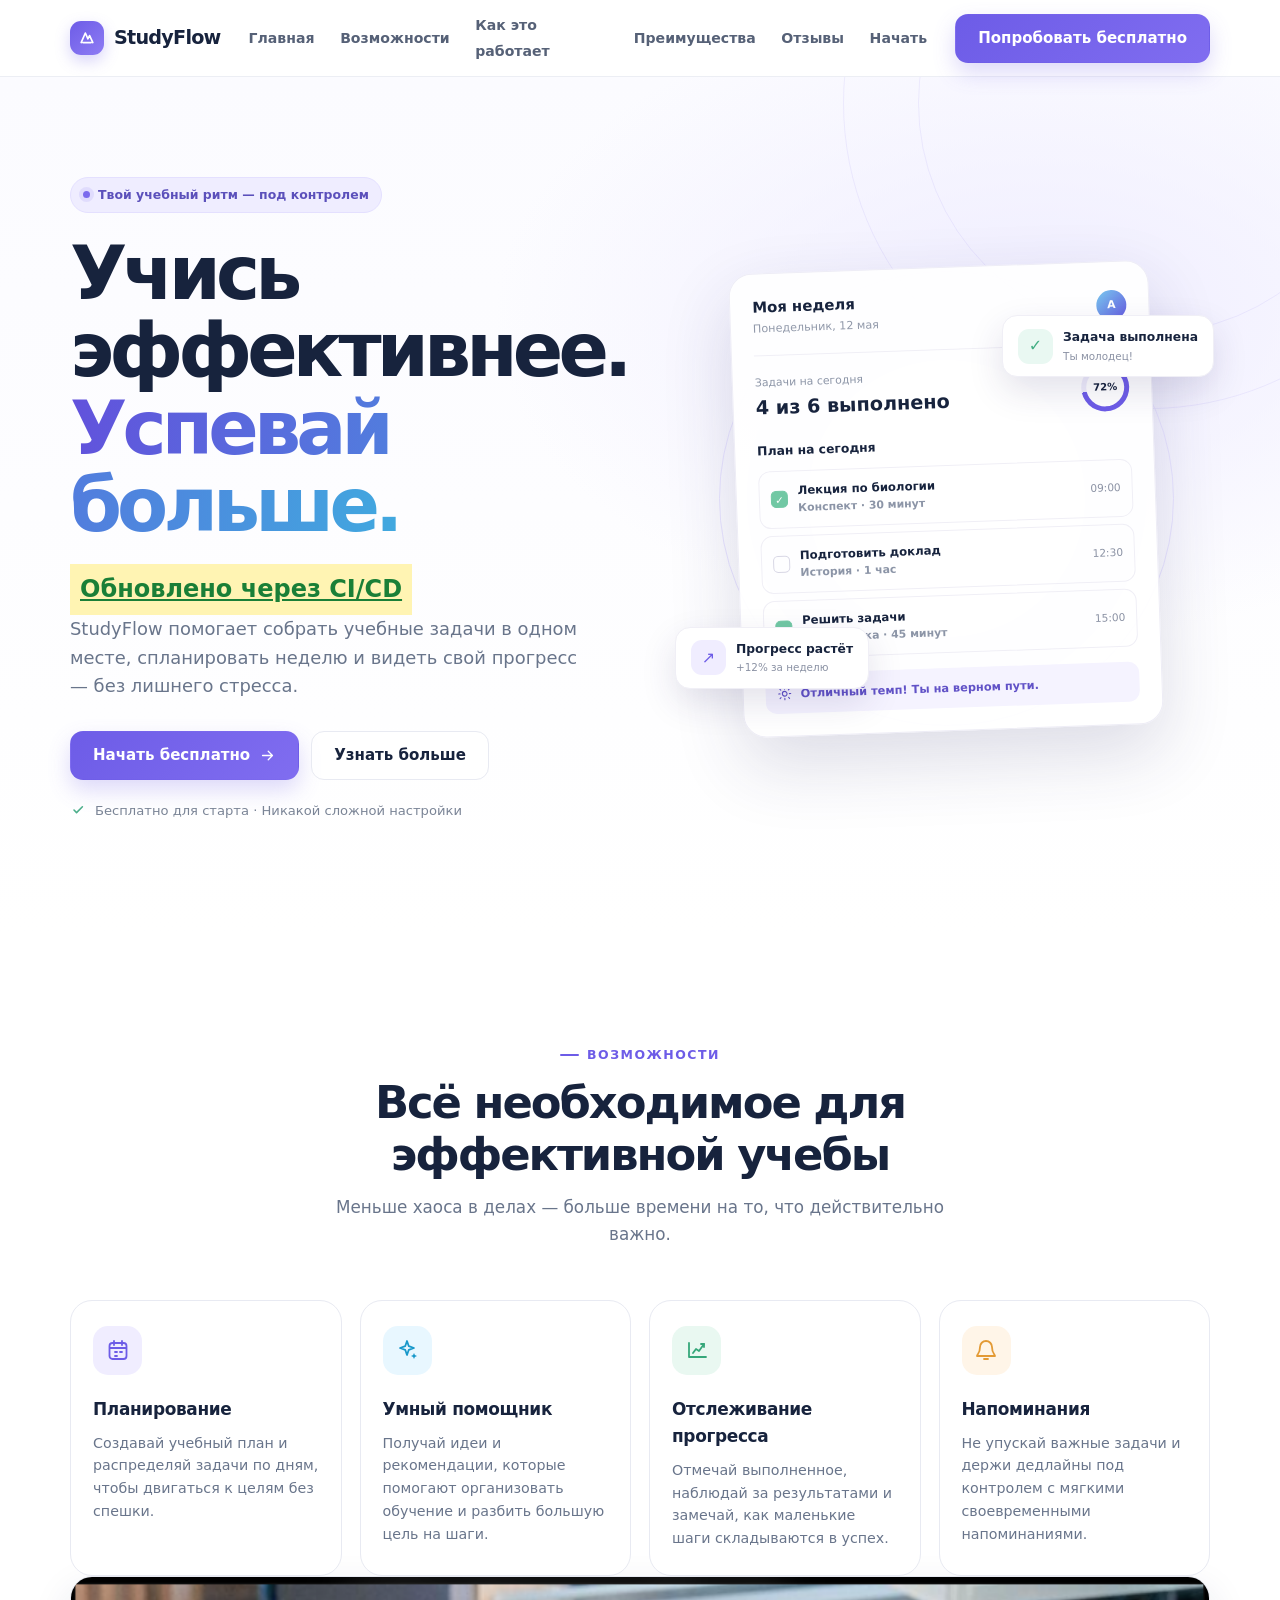
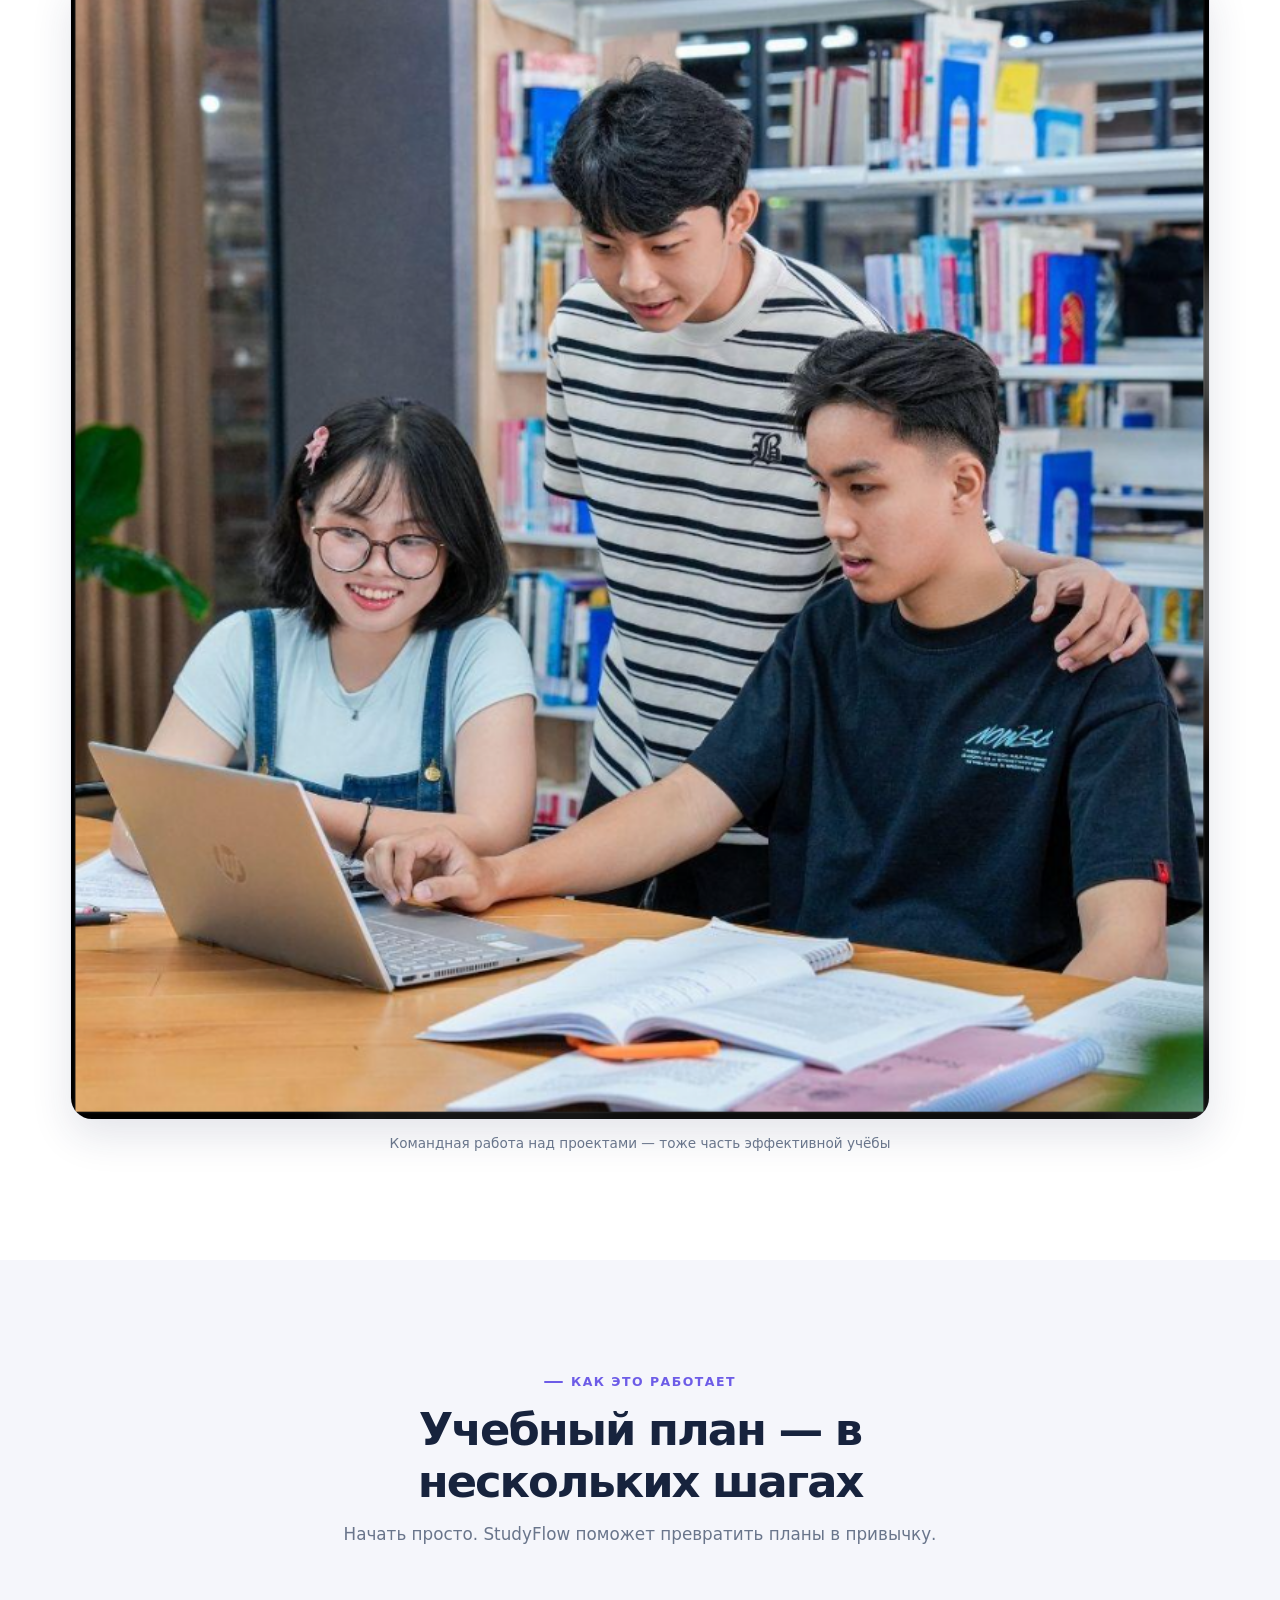
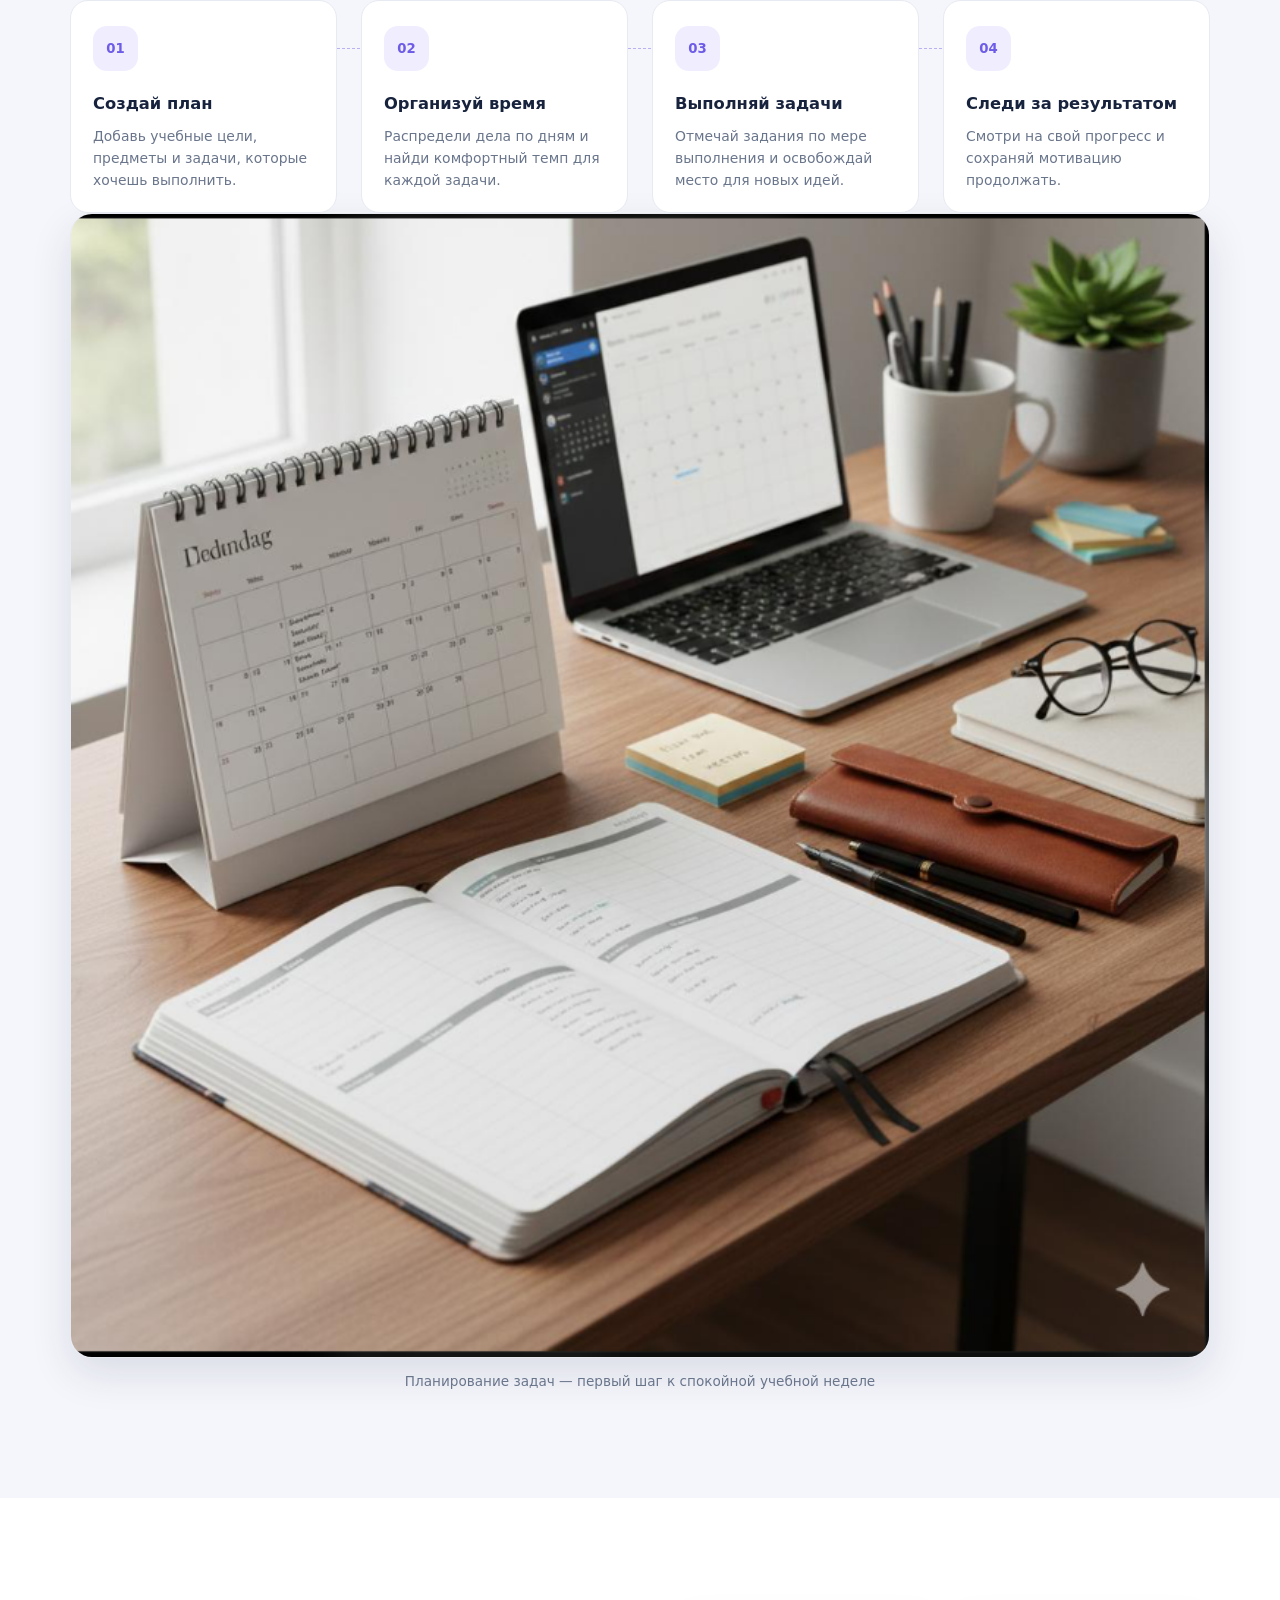
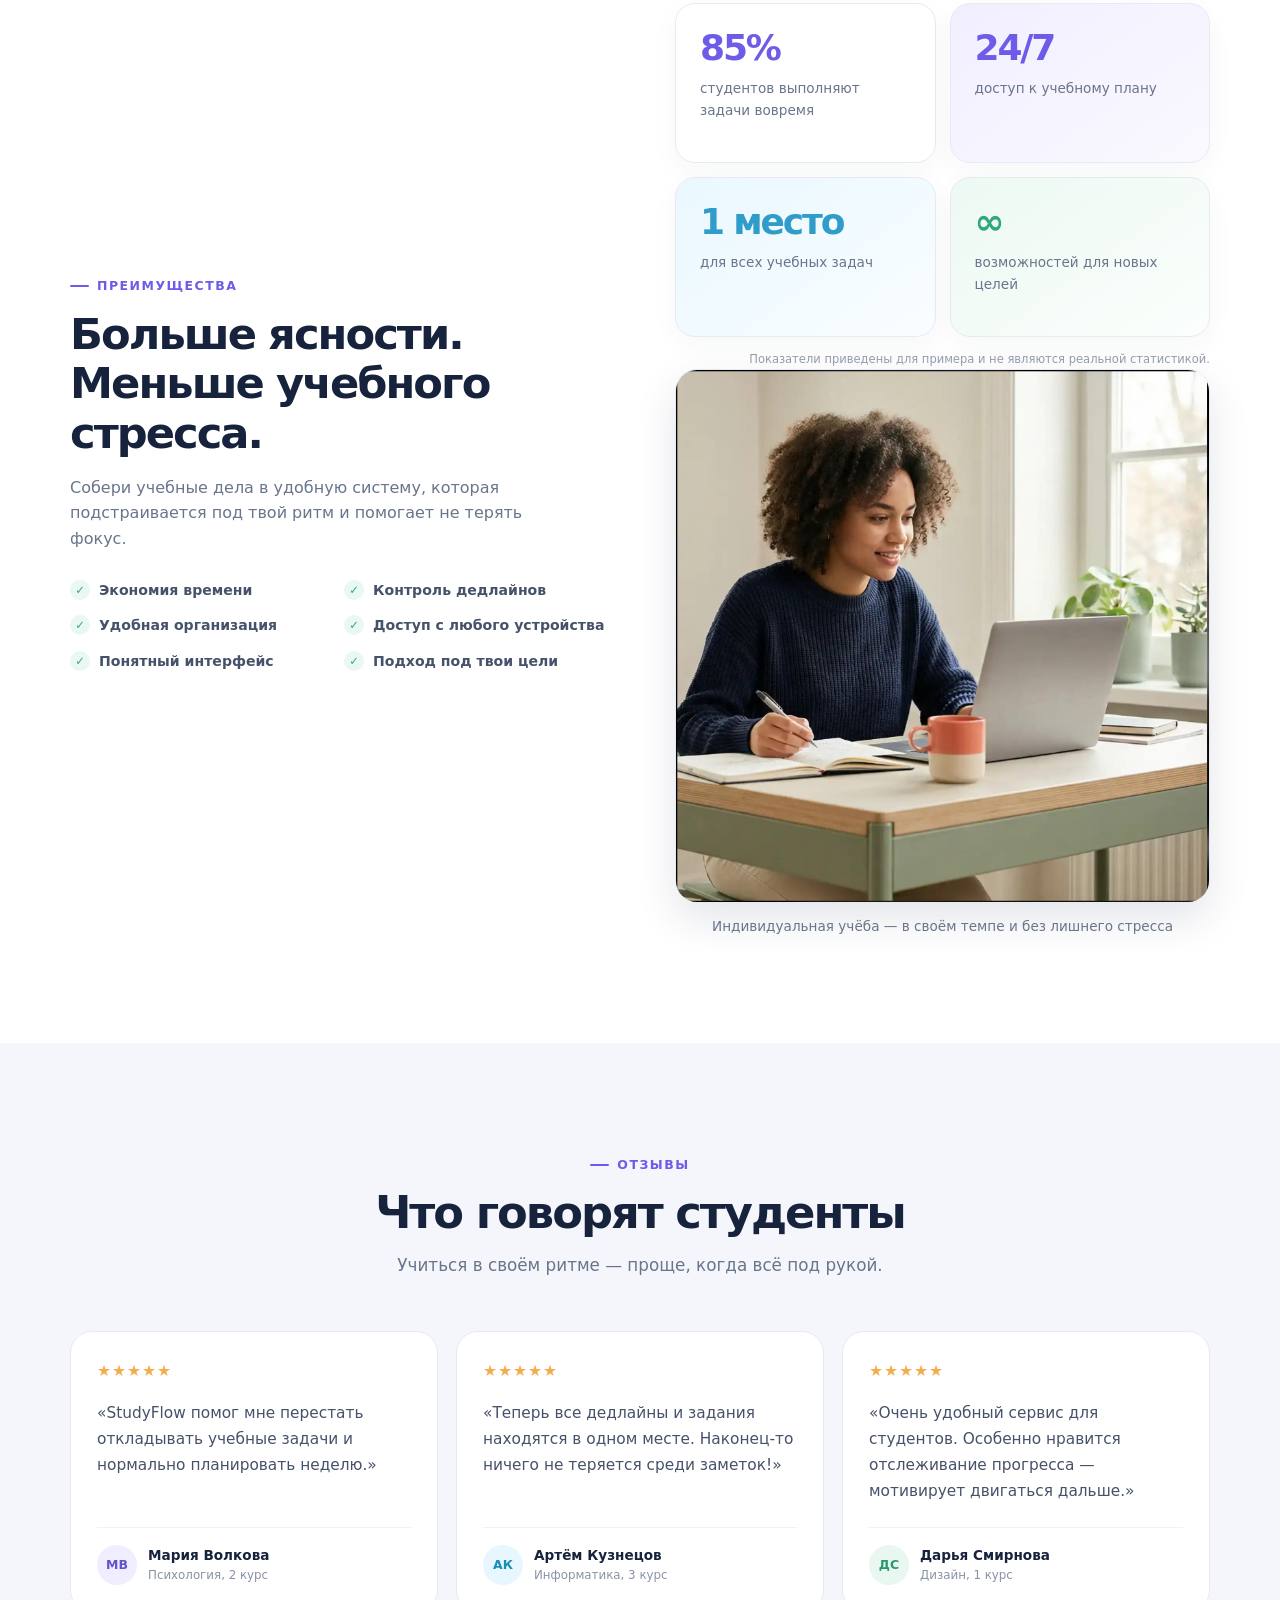
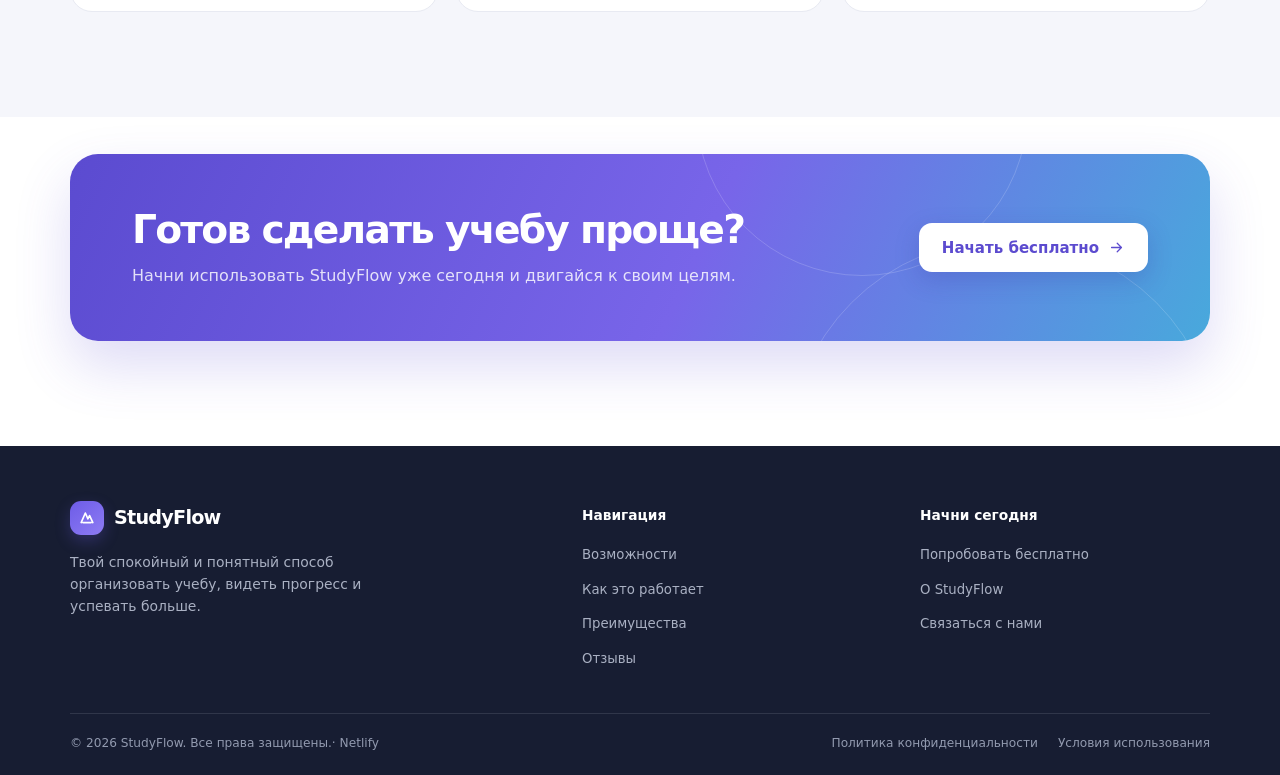
==== commit 569d3ec2: "Update footer copyright notice with Netlify Added '· Netlify' to the footer copyright notice." ====
--- a/index.html
+++ b/index.html
@@ -144,7 +144,7 @@
 				<div><h2 class="footer-title">Навигация</h2><ul class="footer-links"><li><a href="#features">Возможности</a></li><li><a href="#how-it-works">Как это работает</a></li><li><a href="#benefits">Преимущества</a></li><li><a href="#reviews">Отзывы</a></li></ul></div>
 				<div><h2 class="footer-title">Начни сегодня</h2><ul class="footer-links"><li><a href="#start">Попробовать бесплатно</a></li><li><a href="#home">О StudyFlow</a></li><li><a href="#start">Связаться с нами</a></li></ul></div>
 			</div>
-			<div class="footer-bottom"><span>© 2026 StudyFlow. Все права защищены.</span><div class="legal-links"><a href="#privacy" data-legal>Политика конфиденциальности</a><a href="#terms" data-legal>Условия использования</a></div></div>
+			<div class="footer-bottom"><span>© 2026 StudyFlow. Все права защищены.· Netlify</span><div class="legal-links"><a href="#privacy" data-legal>Политика конфиденциальности</a><a href="#terms" data-legal>Условия использования</a></div></div>
 		</div>
 	</footer>
 
